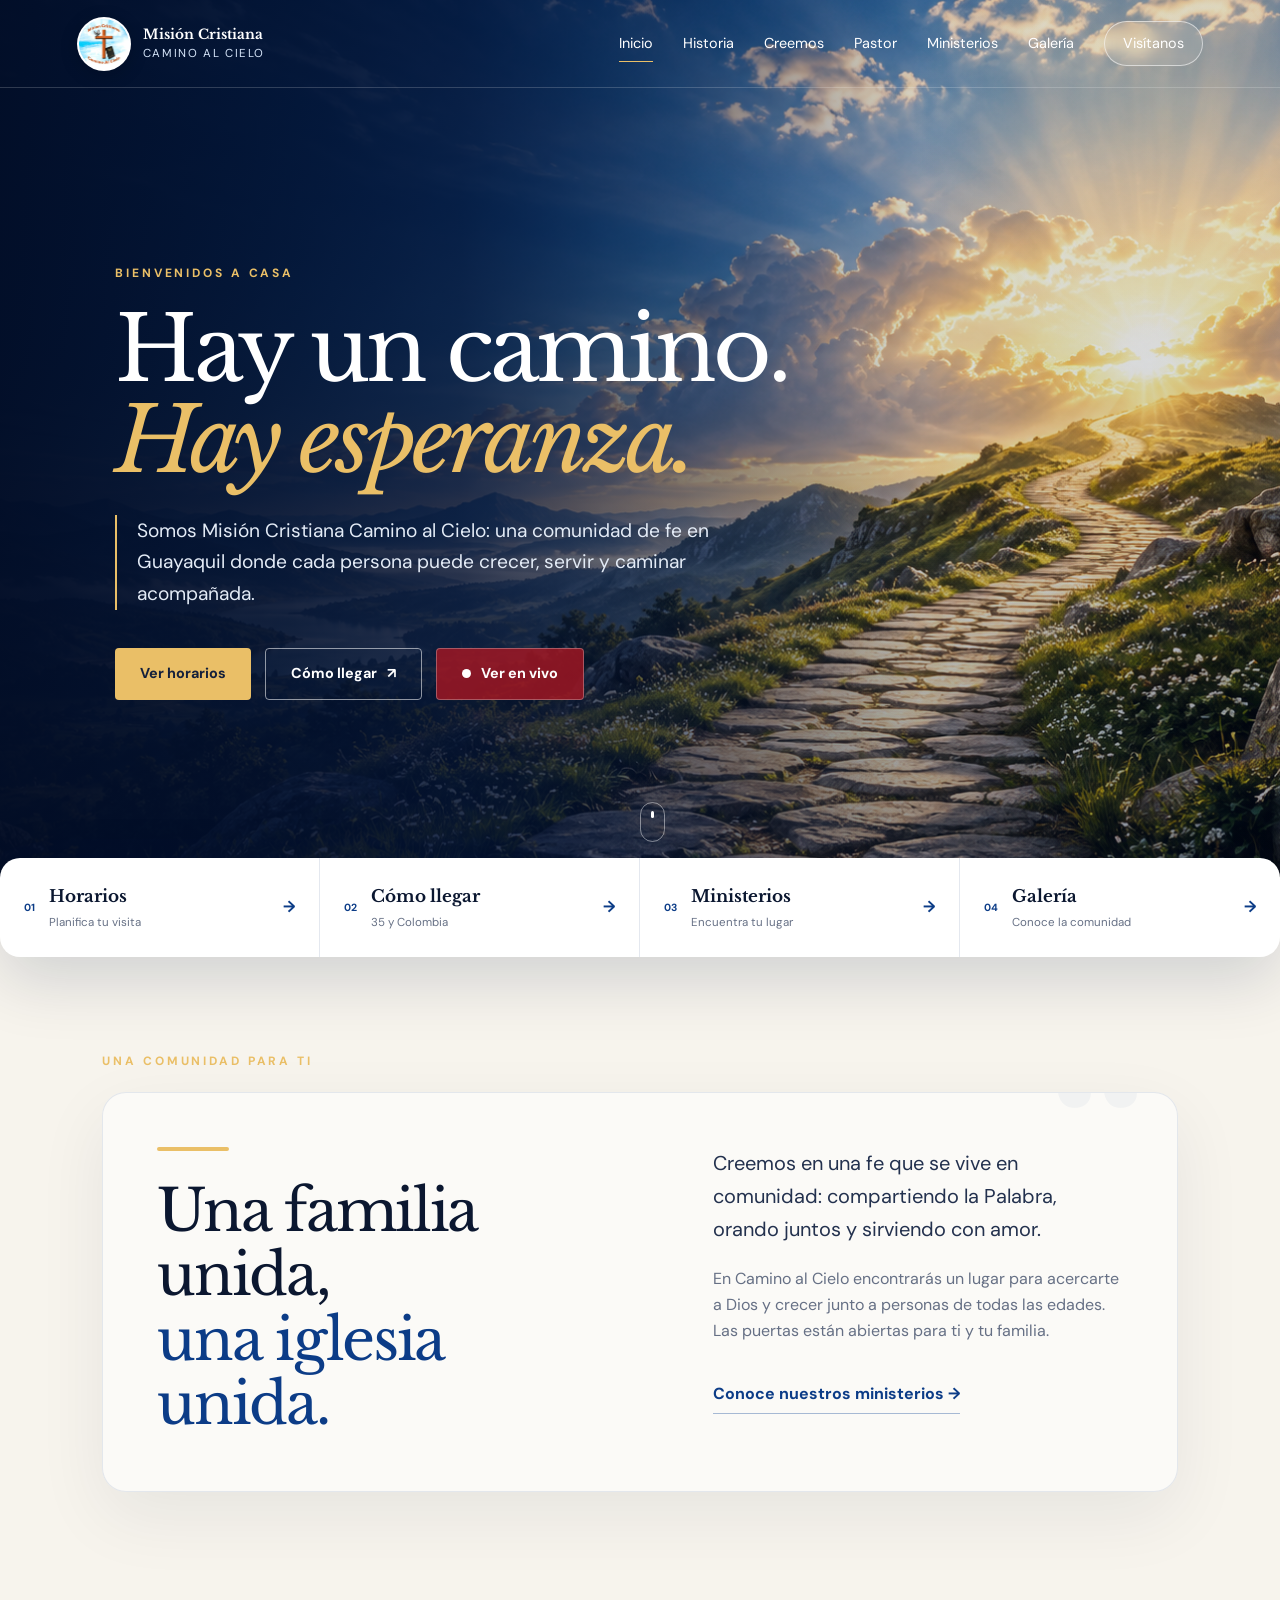
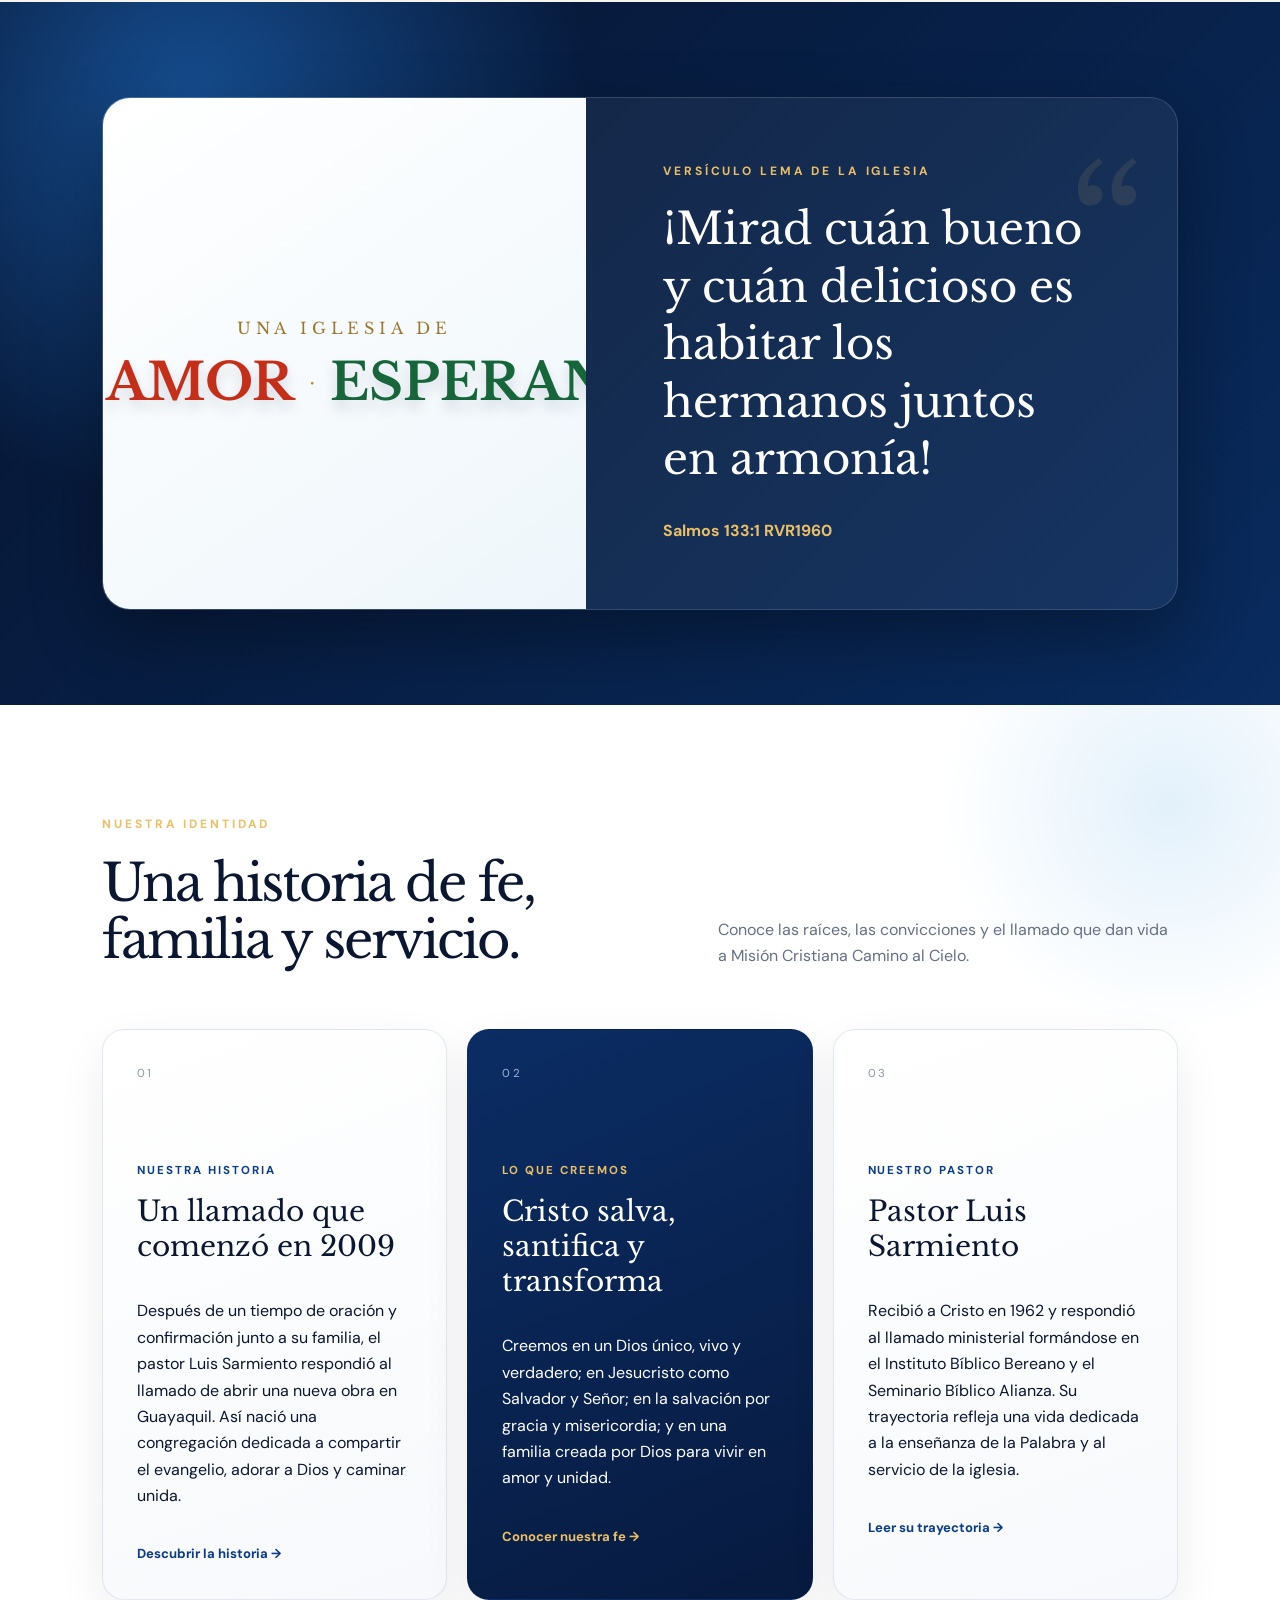
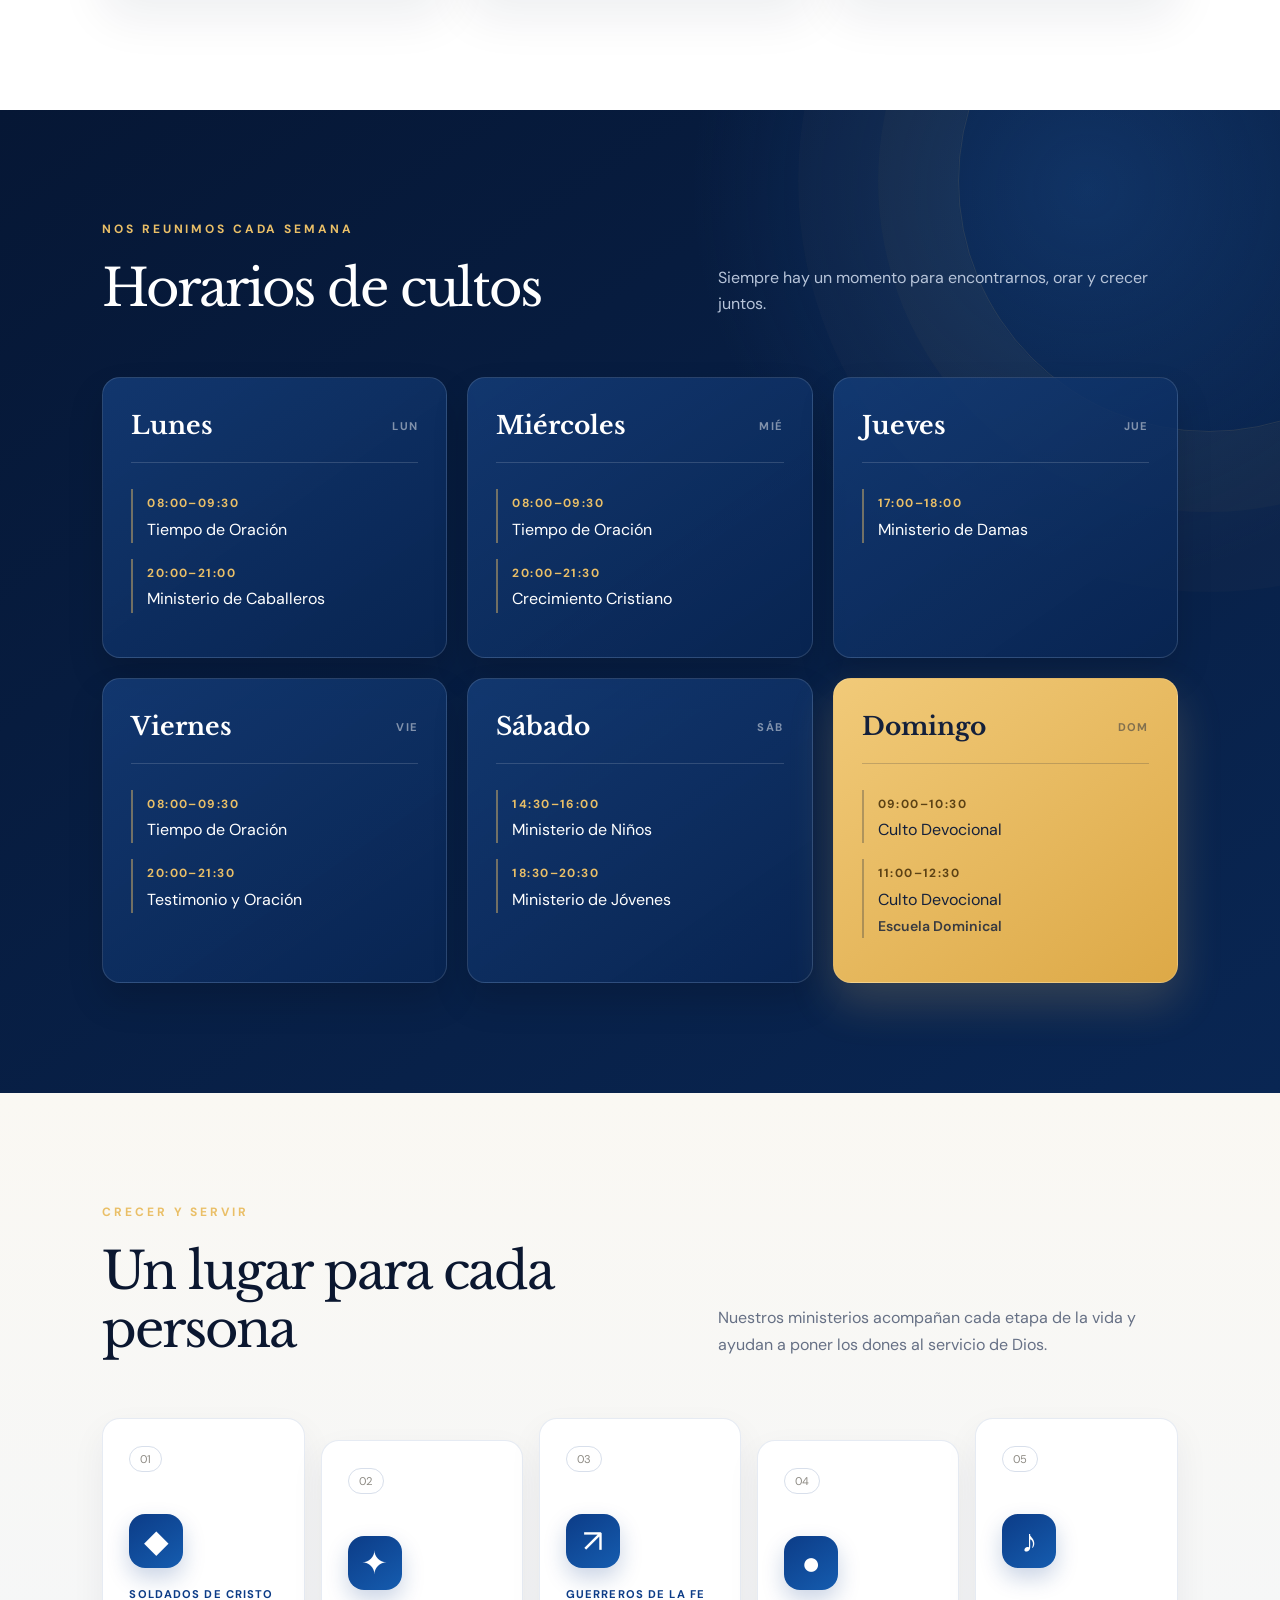
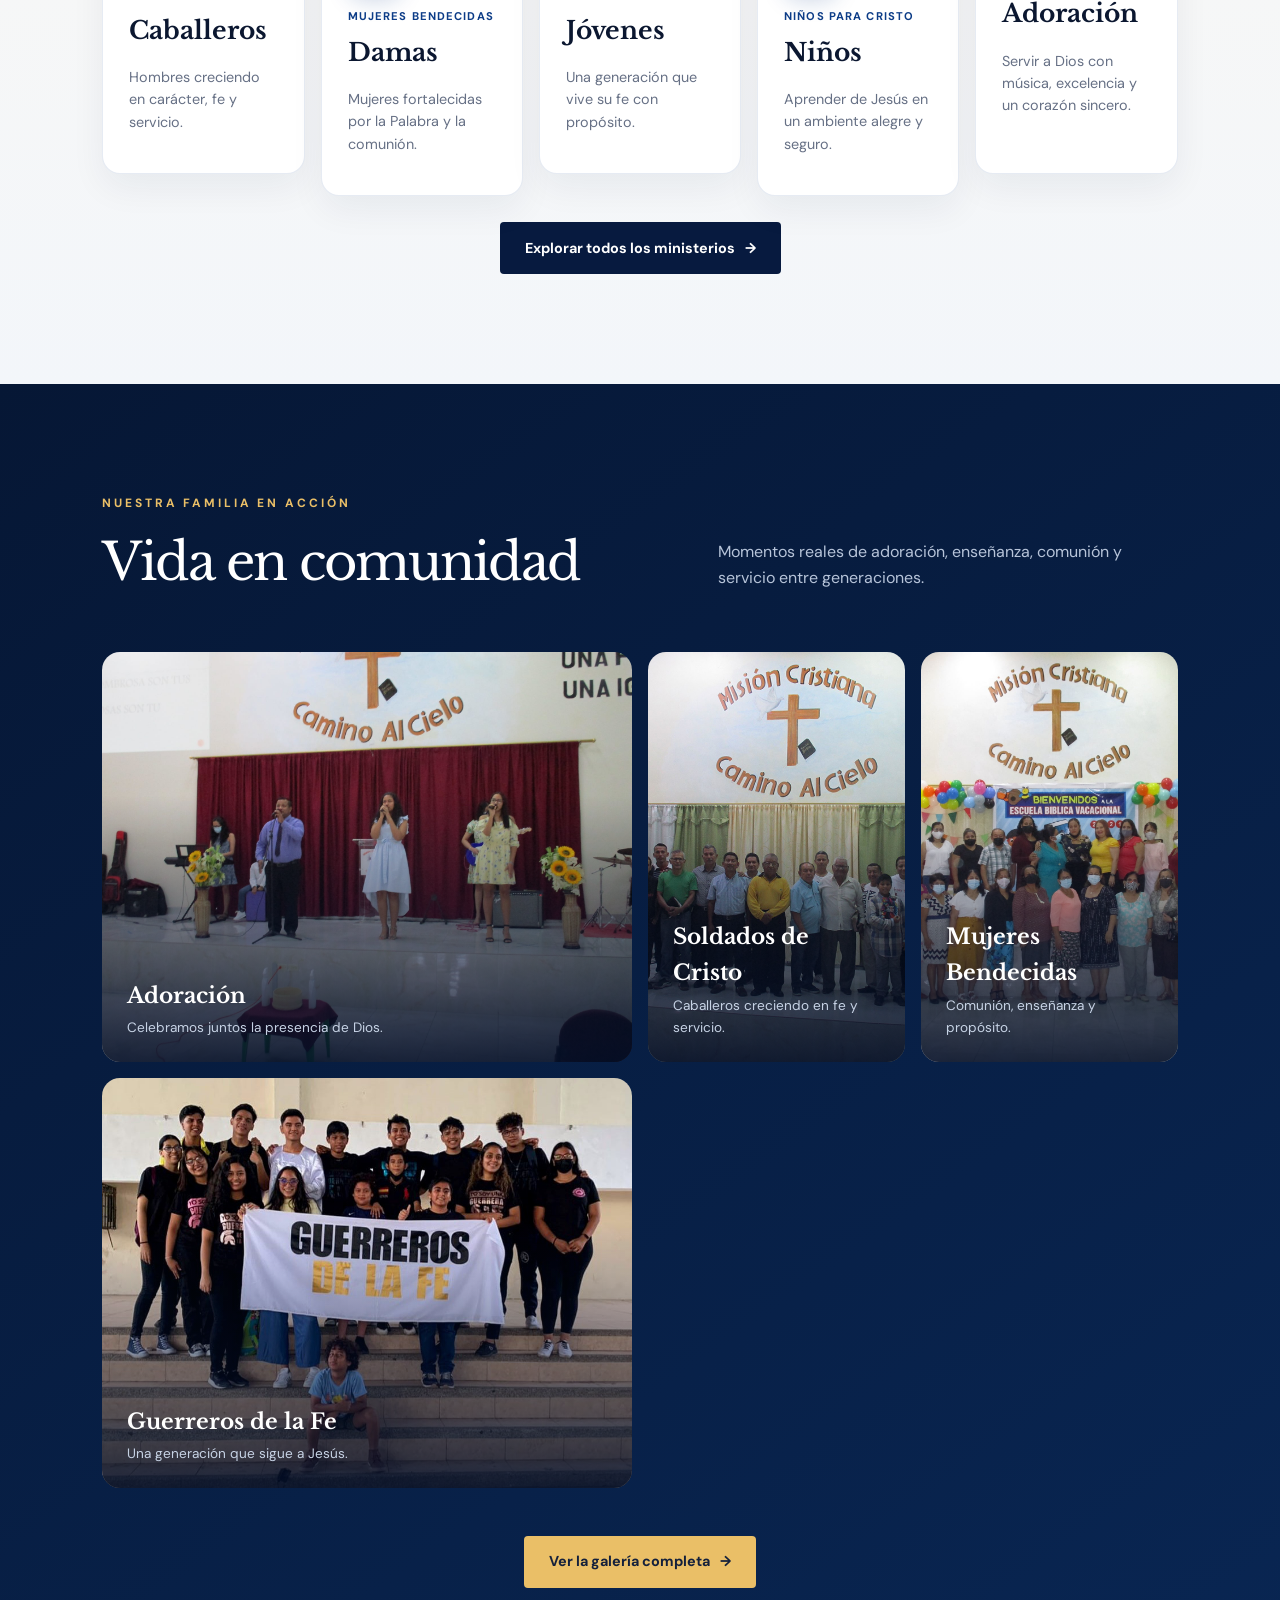
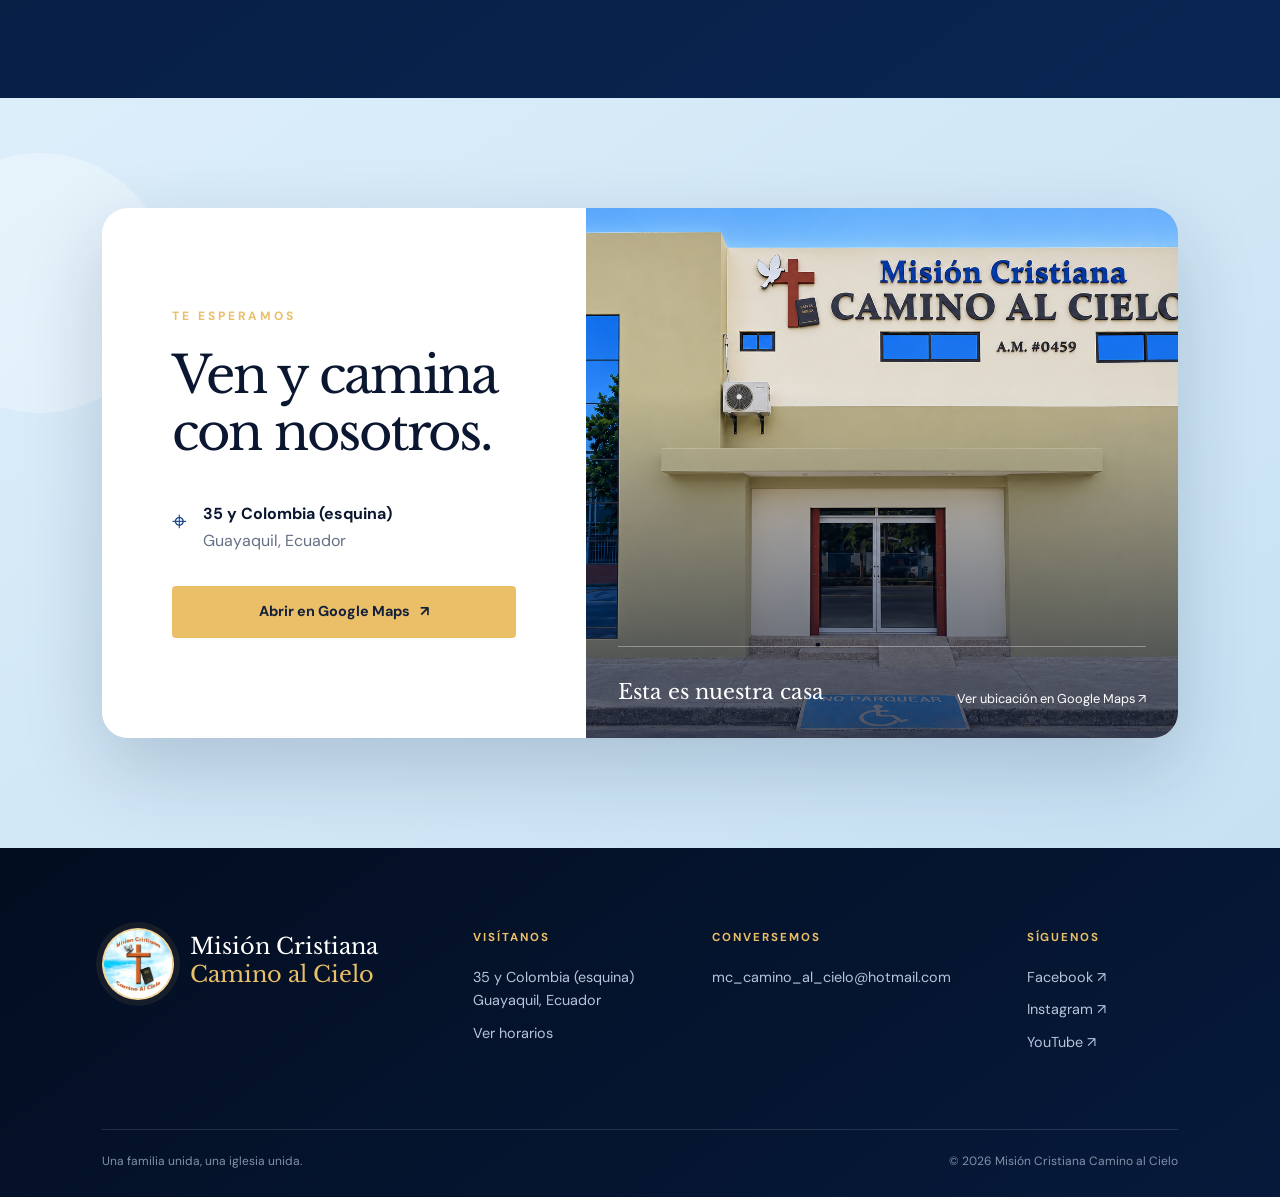
==== index.html @ 8becbd4c "Forzar actualización de estilos y scripts" ====
<!doctype html>
<html lang="es">
<head>
  <meta charset="utf-8">
  <meta name="viewport" content="width=device-width, initial-scale=1">
  <meta name="theme-color" content="#071a3f">
  <meta name="description" content="Misión Cristiana Camino al Cielo en Guayaquil. Conoce nuestros horarios de cultos, ministerios y ubicación.">
  <title>Misión Cristiana Camino al Cielo</title>
  <link rel="preconnect" href="https://fonts.googleapis.com">
  <link rel="preconnect" href="https://fonts.gstatic.com" crossorigin>
  <link href="https://fonts.googleapis.com/css2?family=DM+Sans:wght@400;500;600;700&family=Libre+Baskerville:wght@400;700&display=swap" rel="stylesheet">
  <link rel="icon" type="image/svg+xml" href="data:image/svg+xml,%3Csvg xmlns='http://www.w3.org/2000/svg' viewBox='0 0 64 64'%3E%3Crect width='64' height='64' rx='14' fill='%23071a3f'/%3E%3Cpath d='M32 10v40M20 22h24' stroke='%23eabf67' stroke-width='6' stroke-linecap='round'/%3E%3C/svg%3E">
  <link rel="stylesheet" href="styles.css?v=20260929-2">
</head>
<body>
  <header class="site-header" id="inicio">
    <a class="brand" href="#inicio" aria-label="Ir al inicio">
      <img class="official-logo" src="logo-camino-al-cielo.png" alt="Logo de Misión Cristiana Camino al Cielo">
      <span><strong>Misión Cristiana</strong><small>Camino al Cielo</small></span>
    </a>
    <button class="menu-toggle" type="button" aria-expanded="false" aria-controls="main-nav"><span></span><span></span><span></span><span class="sr-only">Abrir menú</span></button>
    <nav id="main-nav" aria-label="Navegación principal">
      <a class="active" href="index.html">Inicio</a><a href="historia.html">Historia</a><a href="creemos.html">Creemos</a><a href="pastor.html">Pastor</a><a href="ministerios.html">Ministerios</a><a href="galeria.html">Galería</a>
      <a class="nav-cta" href="#ubicacion">Visítanos</a>
    </nav>
  </header>

  <main>
    <section class="hero" aria-labelledby="hero-title">
      <img src="camino-al-cielo-hero.png" alt="Sendero iluminado que asciende hacia un cielo radiante entre montañas">
      <div class="hero-shade"></div>
      <div class="hero-light" aria-hidden="true"></div>
      <div class="hero-content">
        <p class="eyebrow">Bienvenidos a casa</p>
        <h1 id="hero-title">Hay un camino.<br><em>Hay esperanza.</em></h1>
        <p class="hero-copy">Somos Misión Cristiana Camino al Cielo: una comunidad de fe en Guayaquil donde cada persona puede crecer, servir y caminar acompañada.</p>
        <div class="hero-actions">
          <a class="button primary" href="#horarios">Ver horarios</a>
          <a class="button ghost" href="https://maps.app.goo.gl/MqLcbDUxTGVeMiTD8" target="_blank" rel="noopener">Cómo llegar <span aria-hidden="true">↗</span></a>
          <a class="button live" href="https://www.facebook.com/misioncristianacaminoalcielo" target="_blank" rel="noopener"><span class="live-dot" aria-hidden="true"></span> Ver en vivo</a>
        </div>
      </div>
      <a class="scroll-cue" href="#nosotros" aria-label="Continuar hacia la siguiente sección"><span></span></a>
    </section>

    <nav class="quick-paths" aria-label="Accesos rápidos">
      <a href="#horarios"><span>01</span><div><strong>Horarios</strong><small>Planifica tu visita</small></div><b aria-hidden="true">→</b></a>
      <a href="#ubicacion"><span>02</span><div><strong>Cómo llegar</strong><small>35 y Colombia</small></div><b aria-hidden="true">→</b></a>
      <a href="ministerios.html"><span>03</span><div><strong>Ministerios</strong><small>Encuentra tu lugar</small></div><b aria-hidden="true">→</b></a>
      <a href="galeria.html"><span>04</span><div><strong>Galería</strong><small>Conoce la comunidad</small></div><b aria-hidden="true">→</b></a>
    </nav>

    <section class="welcome section" id="nosotros">
      <div class="section-kicker">Una comunidad para ti</div>
      <div class="welcome-grid">
        <h2>Una familia unida,<br><span>una iglesia unida.</span></h2>
        <div>
          <p class="lead">Creemos en una fe que se vive en comunidad: compartiendo la Palabra, orando juntos y sirviendo con amor.</p>
          <p>En Camino al Cielo encontrarás un lugar para acercarte a Dios y crecer junto a personas de todas las edades. Las puertas están abiertas para ti y tu familia.</p>
          <a class="text-link" href="#ministerios">Conoce nuestros ministerios <span aria-hidden="true">→</span></a>
        </div>
      </div>
    </section>

    <section class="church-verse" id="lema" aria-labelledby="lema-title">
      <div class="verse-glow" aria-hidden="true"></div>
      <div class="verse-inner reveal">
        <div class="verse-emblem">
          <p>Una iglesia de</p>
          <div class="emblem-words" aria-label="Fe, amor y esperanza">
            <strong>FE</strong><i>•</i><strong>AMOR</strong><i>•</i><strong>ESPERANZA</strong>
          </div>
        </div>
        <figure class="verse-quote">
          <span class="verse-mark" aria-hidden="true">“</span>
          <figcaption class="section-kicker">Versículo lema de la iglesia</figcaption>
          <blockquote id="lema-title">¡Mirad cuán bueno y cuán delicioso es habitar los hermanos juntos en armonía!</blockquote>
          <cite>Salmos 133:1 <span>RVR1960</span></cite>
        </figure>
      </div>
</section>

<section class="identity section" id="identidad">
      <div class="section-heading">
        <div><p class="section-kicker">Nuestra identidad</p><h2>Una historia de fe,<br>familia y servicio.</h2></div>
        <p>Conoce las raíces, las convicciones y el llamado que dan vida a Misión Cristiana Camino al Cielo.</p>
      </div>
      <div class="identity-grid">
        <a class="identity-card history-card" href="historia.html">
          <span class="card-number">01</span>
          <p class="card-label">Nuestra historia</p>
          <h3>Un llamado que comenzó en 2009</h3>
          <p>Después de un tiempo de oración y confirmación junto a su familia, el pastor Luis Sarmiento respondió al llamado de abrir una nueva obra en Guayaquil. Así nació una congregación dedicada a compartir el evangelio, adorar a Dios y caminar unida.</p><span class="card-link">Descubrir la historia →</span>
        </a>
        <a class="identity-card belief-card" href="creemos.html">
          <span class="card-number">02</span>
          <p class="card-label">Lo que creemos</p>
          <h3>Cristo salva, santifica y transforma</h3>
          <p>Creemos en un Dios único, vivo y verdadero; en Jesucristo como Salvador y Señor; en la salvación por gracia y misericordia; y en una familia creada por Dios para vivir en amor y unidad.</p><span class="card-link">Conocer nuestra fe →</span>
        </a>
        <a class="identity-card pastor-card" href="pastor.html">
          <span class="card-number">03</span>
          <p class="card-label">Nuestro pastor</p>
          <h3>Pastor Luis Sarmiento</h3>
          <p>Recibió a Cristo en 1962 y respondió al llamado ministerial formándose en el Instituto Bíblico Bereano y el Seminario Bíblico Alianza. Su trayectoria refleja una vida dedicada a la enseñanza de la Palabra y al servicio de la iglesia.</p><span class="card-link">Leer su trayectoria →</span>
        </a>
      </div>
    </section>

    <section class="schedule section" id="horarios">
      <div class="section-heading light">
        <div><p class="section-kicker">Nos reunimos cada semana</p><h2>Horarios de cultos</h2></div>
        <p>Siempre hay un momento para encontrarnos, orar y crecer juntos.</p>
      </div>
      <div class="schedule-grid">
        <article><h3>Lunes</h3><div class="event"><span>08:00–09:30</span><p>Tiempo de Oración</p></div><div class="event"><span>20:00–21:00</span><p>Ministerio de Caballeros</p></div></article>
        <article><h3>Miércoles</h3><div class="event"><span>08:00–09:30</span><p>Tiempo de Oración</p></div><div class="event"><span>20:00–21:30</span><p>Crecimiento Cristiano</p></div></article>
        <article><h3>Jueves</h3><div class="event"><span>17:00–18:00</span><p>Ministerio de Damas</p></div></article>
        <article><h3>Viernes</h3><div class="event"><span>08:00–09:30</span><p>Tiempo de Oración</p></div><div class="event"><span>20:00–21:30</span><p>Testimonio y Oración</p></div></article>
        <article><h3>Sábado</h3><div class="event"><span>14:30–16:00</span><p>Ministerio de Niños</p></div><div class="event"><span>18:30–20:30</span><p>Ministerio de Jóvenes</p></div></article>
        <article class="featured"><h3>Domingo</h3><div class="event"><span>09:00–10:30</span><p>Culto Devocional</p></div><div class="event"><span>11:00–12:30</span><p>Culto Devocional<br><strong class="event-secondary">Escuela Dominical</strong></p></div></article>
      </div>
    </section>

    <section class="ministries section" id="ministerios">
      <div class="section-heading">
        <div><p class="section-kicker">Crecer y servir</p><h2>Un lugar para cada persona</h2></div>
        <p>Nuestros ministerios acompañan cada etapa de la vida y ayudan a poner los dones al servicio de Dios.</p>
      </div>
      <div class="ministry-list">
        <article><span>01</span><div class="ministry-icon">◆</div><p class="ministry-name">Soldados de Cristo</p><h3>Caballeros</h3><p>Hombres creciendo en carácter, fe y servicio.</p></article>
        <article><span>02</span><div class="ministry-icon">✦</div><p class="ministry-name">Mujeres Bendecidas</p><h3>Damas</h3><p>Mujeres fortalecidas por la Palabra y la comunión.</p></article>
        <article><span>03</span><div class="ministry-icon">↗</div><p class="ministry-name">Guerreros de la Fe</p><h3>Jóvenes</h3><p>Una generación que vive su fe con propósito.</p></article>
        <article><span>04</span><div class="ministry-icon">●</div><p class="ministry-name">Niños para Cristo</p><h3>Niños</h3><p>Aprender de Jesús en un ambiente alegre y seguro.</p></article>
        <article><span>05</span><div class="ministry-icon">♪</div><h3>Adoración</h3><p>Servir a Dios con música, excelencia y un corazón sincero.</p></article>
      </div>
      <div class="section-action"><a class="button dark" href="ministerios.html">Explorar todos los ministerios <span aria-hidden="true">→</span></a></div>
    </section>

    <section class="gallery section" id="galeria">
      <div class="section-heading light">
        <div><p class="section-kicker">Nuestra familia en acción</p><h2>Vida en comunidad</h2></div>
        <p>Momentos reales de adoración, enseñanza, comunión y servicio entre generaciones.</p>
      </div>
      <div class="gallery-grid">
        <figure class="gallery-wide"><img src="ministerio-adoracion.jpg" alt="Culto de adoración de Misión Cristiana Camino al Cielo"><figcaption><strong>Adoración</strong><span>Celebramos juntos la presencia de Dios.</span></figcaption></figure>
        <figure><img src="ministerio-caballeros.jpg" alt="Reunión del ministerio de caballeros"><figcaption><strong>Soldados de Cristo</strong><span>Caballeros creciendo en fe y servicio.</span></figcaption></figure>
        <figure><img src="ministerio-damas.jpg" alt="Reunión del ministerio de damas"><figcaption><strong>Mujeres Bendecidas</strong><span>Comunión, enseñanza y propósito.</span></figcaption></figure>
        <figure class="gallery-wide"><img src="ministerio-jovenes.jpg" alt="Reunión del ministerio de jóvenes"><figcaption><strong>Guerreros de la Fe</strong><span>Una generación que sigue a Jesús.</span></figcaption></figure>
      </div>
      <div class="section-action"><a class="button primary" href="galeria.html">Ver la galería completa <span aria-hidden="true">→</span></a></div>
    </section>

    <section class="location section" id="ubicacion">
      <div class="location-card">
        <div class="location-copy">
          <p class="section-kicker">Te esperamos</p>
          <h2>Ven y camina<br>con nosotros.</h2>
          <div class="address"><span aria-hidden="true">⌖</span><div><strong>35 y Colombia (esquina)</strong><p>Guayaquil, Ecuador</p></div></div>
          <a class="button primary" href="https://maps.app.goo.gl/MqLcbDUxTGVeMiTD8" target="_blank" rel="noopener">Abrir en Google Maps <span aria-hidden="true">↗</span></a>
        </div>
        <a class="church-photo" href="https://maps.app.goo.gl/MqLcbDUxTGVeMiTD8" target="_blank" rel="noopener" aria-label="Ver la ubicación de la iglesia en Google Maps">
          <img src="fachada-iglesia.png" alt="Fachada de Misión Cristiana Camino al Cielo">
          <span class="photo-caption"><strong>Esta es nuestra casa</strong><small>Ver ubicación en Google Maps ↗</small></span>
        </a>
      </div>
    </section>
  </main>

  <footer>
    <div class="footer-main">
      <div class="footer-brand"><img class="official-logo footer-logo" src="logo-camino-al-cielo.png" alt="Logo de Misión Cristiana Camino al Cielo"><h2>Misión Cristiana<br><em>Camino al Cielo</em></h2></div>
      <div><h3>Visítanos</h3><p>35 y Colombia (esquina)<br>Guayaquil, Ecuador</p><a href="#horarios">Ver horarios</a></div>
      <div><h3>Conversemos</h3><a href="mailto:mc_camino_al_cielo@hotmail.com">mc_camino_al_cielo@hotmail.com</a></div>
      <div><h3>Síguenos</h3><a href="https://www.facebook.com/misioncristianacaminoalcielo" target="_blank" rel="noopener">Facebook ↗</a><a href="https://www.instagram.com/mc.camino.al.cielo/" target="_blank" rel="noopener">Instagram ↗</a><a href="https://www.youtube.com/@MCCaminoAlCielo" target="_blank" rel="noopener">YouTube ↗</a></div>
    </div>
    <div class="footer-bottom"><p>Una familia unida, una iglesia unida.</p><p>© <span id="year"></span> Misión Cristiana Camino al Cielo</p></div>
  </footer>
  <script src="script.js?v=20260929-2"></script>
</body>
</html>
---- styles.css ----
:root{--navy:#071a3f;--blue:#0c3c87;--sky:#d9ecfa;--gold:#eabf67;--cream:#f7f4ed;--white:#fff;--ink:#0b1730;--muted:#667085;--serif:"Libre Baskerville",Georgia,serif;--sans:"DM Sans",Arial,sans-serif}*{box-sizing:border-box}html{scroll-behavior:smooth}body{margin:0;color:var(--ink);background:var(--cream);font-family:var(--sans);font-size:16px;line-height:1.65}a{color:inherit;text-decoration:none}img{display:block;max-width:100%}.sr-only{position:absolute;width:1px;height:1px;overflow:hidden;clip:rect(0,0,0,0)}.site-header{height:88px;padding:0 clamp(24px,6vw,96px);display:flex;align-items:center;justify-content:space-between;position:absolute;z-index:10;width:100%;color:#fff;border-bottom:1px solid rgba(255,255,255,.18)}.brand{display:flex;align-items:center;gap:12px;line-height:1.15}.brand strong,.brand small{display:block}.brand strong{font-family:var(--serif);font-size:.85rem}.brand small{font-size:.72rem;letter-spacing:.14em;text-transform:uppercase;margin-top:4px;color:#d7e6fa}.brand-mark{display:grid;place-items:center;width:44px;height:44px;border:1px solid rgba(234,191,103,.65);border-radius:50%;position:relative}.brand-mark:before,.brand-mark:after{content:"";position:absolute;background:var(--gold);border-radius:2px}.brand-mark:before{width:4px;height:25px}.brand-mark:after{height:4px;width:17px;top:14px}.brand-mark span{width:34px;height:34px;border:1px solid rgba(255,255,255,.3);border-radius:50%}.site-header nav{display:flex;align-items:center;gap:30px;font-size:.9rem}.site-header nav>a:not(.nav-cta){position:relative}.site-header nav>a:not(.nav-cta):after{content:"";position:absolute;height:1px;background:var(--gold);left:0;right:100%;bottom:-7px;transition:.25s}.site-header nav>a:hover:after{right:0}.nav-cta{border:1px solid rgba(255,255,255,.55);padding:10px 18px;border-radius:30px}.menu-toggle{display:none;background:transparent;border:0;padding:8px}.menu-toggle>span:not(.sr-only){display:block;width:26px;height:2px;background:#fff;margin:5px}.hero{height:min(900px,100vh);min-height:700px;position:relative;color:#fff;display:flex;align-items:center;overflow:hidden}.hero>img{position:absolute;inset:0;width:100%;height:100%;object-fit:cover}.hero-shade{position:absolute;inset:0;background:linear-gradient(90deg,rgba(2,13,38,.96) 0%,rgba(3,19,52,.8) 36%,rgba(3,18,48,.15) 72%),linear-gradient(0deg,rgba(3,15,38,.35),transparent 50%)}.hero-content{position:relative;width:min(720px,80%);margin-left:clamp(24px,9vw,150px);padding-top:64px}.eyebrow,.section-kicker{text-transform:uppercase;letter-spacing:.24em;font-weight:700;font-size:.75rem;color:var(--gold);margin:0 0 20px}.hero h1{font-family:var(--serif);font-size:clamp(3.5rem,7vw,7rem);line-height:1.02;letter-spacing:-.045em;margin:0 0 28px;font-weight:400}.hero h1 em{font-weight:400;color:var(--gold)}.hero-copy{font-size:clamp(1.05rem,1.5vw,1.25rem);max-width:640px;color:#e3ebf6;margin:0 0 38px}.hero-actions{display:flex;gap:14px;flex-wrap:wrap}.button{display:inline-flex;align-items:center;justify-content:center;gap:10px;min-height:52px;padding:0 25px;border-radius:4px;font-weight:700;font-size:.9rem;transition:transform .2s,background .2s}.button:hover{transform:translateY(-2px)}.button.primary{background:var(--gold);color:#14203b}.button.ghost{border:1px solid rgba(255,255,255,.55);color:#fff}.button.ghost:hover{background:rgba(255,255,255,.1)}.scroll-cue{position:absolute;bottom:30px;left:50%;width:25px;height:40px;border:1px solid rgba(255,255,255,.45);border-radius:20px}.scroll-cue span{display:block;width:3px;height:7px;background:#fff;border-radius:2px;margin:8px auto;animation:scroll 2s infinite}@keyframes scroll{0%{transform:translateY(0);opacity:1}70%{transform:translateY(14px);opacity:0}100%{transform:translateY(0);opacity:0}}.section{padding:110px clamp(24px,8vw,130px)}.welcome{background:var(--cream)}.welcome-grid{display:grid;grid-template-columns:1.05fr .95fr;gap:8vw;align-items:start}.welcome h2,.section-heading h2,.location h2{font-family:var(--serif);font-size:clamp(2.5rem,4.5vw,5rem);line-height:1.12;letter-spacing:-.04em;margin:0;font-weight:400}.welcome h2 span{color:var(--blue)}.lead{font-size:1.25rem;color:#23314e;margin-top:0}.welcome-grid p:not(.lead){color:var(--muted)}.text-link{display:inline-block;color:var(--blue);font-weight:700;margin-top:20px;border-bottom:1px solid #a6b9d4;padding-bottom:6px}.schedule{background:var(--navy);color:#fff;position:relative;overflow:hidden}.schedule:before{content:"";position:absolute;width:500px;height:500px;border:1px solid rgba(234,191,103,.12);border-radius:50%;right:-180px;top:-180px;box-shadow:0 0 0 80px rgba(234,191,103,.025),0 0 0 160px rgba(234,191,103,.02)}.section-heading{display:flex;justify-content:space-between;gap:50px;align-items:end;margin-bottom:60px;position:relative}.section-heading>p{max-width:460px;color:var(--muted);margin:0}.section-heading.light>p{color:#b7c4d9}.section-heading h2{font-size:clamp(2.4rem,4vw,4.5rem)}.schedule-grid{display:grid;grid-template-columns:repeat(3,1fr);gap:16px;position:relative}.schedule article{background:#0c2859;border:1px solid rgba(255,255,255,.1);padding:28px;min-height:220px;transition:transform .25s,border-color .25s}.schedule article:hover{transform:translateY(-4px);border-color:rgba(234,191,103,.6)}.schedule article.featured{background:var(--gold);color:#14203b}.schedule h3{font-family:var(--serif);font-size:1.55rem;margin:0 0 26px;padding-bottom:15px;border-bottom:1px solid rgba(255,255,255,.15)}.schedule .featured h3{border-color:rgba(20,32,59,.2)}.event{margin:16px 0}.event span{font-size:.74rem;letter-spacing:.12em;font-weight:700;color:var(--gold)}.featured .event span{color:#5c4215}.event p{margin:1px 0;font-size:1rem}.ministries{background:#f9f7f1}.ministry-list{display:grid;grid-template-columns:repeat(5,1fr);border-top:1px solid #d7d2c7;border-bottom:1px solid #d7d2c7}.ministry-list article{padding:28px 22px 34px;border-right:1px solid #d7d2c7;min-height:310px;position:relative}.ministry-list article:last-child{border:0}.ministry-list article>span{font-size:.7rem;color:#8d8a83}.ministry-icon{font-size:2rem;color:var(--blue);margin:45px 0 30px}.ministry-list h3{font-family:var(--serif);font-size:1.4rem;margin:0 0 10px}.ministry-list p{font-size:.9rem;color:var(--muted);line-height:1.55}.location{background:var(--sky)}.location-card{display:grid;grid-template-columns:.9fr 1.1fr;background:#fff;min-height:530px;box-shadow:0 25px 70px rgba(7,26,63,.12)}.location-copy{padding:70px}.location h2{font-size:clamp(2.5rem,4vw,4.4rem)}.address{display:flex;gap:16px;margin:40px 0 32px}.address>span{font-size:1.6rem;color:var(--blue)}.address p{margin:0;color:var(--muted)}.location .button{color:#14203b}.map-panel{position:relative;overflow:hidden;background:#d4e4ef;background-image:linear-gradient(28deg,transparent 48%,rgba(255,255,255,.75) 49%,rgba(255,255,255,.75) 52%,transparent 53%),linear-gradient(102deg,transparent 43%,rgba(255,255,255,.75) 44%,rgba(255,255,255,.75) 47%,transparent 48%),linear-gradient(168deg,transparent 50%,rgba(255,255,255,.65) 51%,rgba(255,255,255,.65) 54%,transparent 55%);background-size:180px 160px,230px 210px,280px 220px}.map-panel:after{content:"";position:absolute;inset:0;background:radial-gradient(circle at 55% 48%,transparent 0 90px,rgba(7,26,63,.05) 91px)}.pin{position:absolute;z-index:2;left:52%;top:42%;transform:translate(-50%,-50%);width:76px;height:76px;border-radius:50% 50% 50% 0;background:var(--navy);rotate:-45deg;display:grid;place-items:center;box-shadow:0 12px 25px rgba(7,26,63,.28)}.pin .brand-mark{rotate:45deg}.brand-mark.small{width:46px;height:46px}.map-label{position:absolute;z-index:2;left:52%;top:60%;transform:translateX(-50%);background:#fff;padding:7px 14px;border-radius:3px;font-weight:700;font-size:.8rem;box-shadow:0 7px 20px rgba(7,26,63,.15)}footer{background:#04112b;color:#fff;padding:80px clamp(24px,8vw,130px) 25px}.footer-main{display:grid;grid-template-columns:1.7fr 1fr 1.4fr .8fr;gap:50px;padding-bottom:65px}.footer-brand{display:flex;gap:16px;align-items:flex-start}.footer-brand h2{font-family:var(--serif);font-weight:400;line-height:1.25;margin:4px 0;font-size:1.4rem}.footer-brand em{color:var(--gold);font-style:normal}.footer-main h3{text-transform:uppercase;color:var(--gold);font-size:.72rem;letter-spacing:.17em;margin:0 0 19px}.footer-main p,.footer-main a{display:block;color:#b7c4d9;font-size:.9rem;margin:0 0 9px}.footer-main a:hover{color:#fff}.footer-bottom{border-top:1px solid rgba(255,255,255,.12);padding-top:22px;display:flex;justify-content:space-between;color:#8391a8;font-size:.75rem}.footer-bottom p{margin:0}@media(max-width:1000px){.site-header nav{gap:15px}.welcome-grid{grid-template-columns:1fr;gap:35px}.schedule-grid{grid-template-columns:repeat(2,1fr)}.ministry-list{grid-template-columns:repeat(2,1fr)}.ministry-list article{border-bottom:1px solid #d7d2c7}.location-card{grid-template-columns:1fr}.map-panel{min-height:380px}.footer-main{grid-template-columns:repeat(2,1fr)}}@media(max-width:760px){.site-header{height:74px;padding:0 20px}.menu-toggle{display:block;position:relative;z-index:3}.site-header nav{display:none;position:absolute;inset:0 0 auto;background:var(--navy);padding:100px 24px 30px;flex-direction:column;align-items:stretch;gap:5px;box-shadow:0 15px 30px rgba(0,0,0,.25)}.site-header nav.open{display:flex}.site-header nav a{padding:10px}.nav-cta{text-align:center;margin-top:10px}.hero{min-height:720px}.hero-content{margin:0;padding:70px 22px 0;width:100%}.hero h1{font-size:clamp(3rem,15vw,4.8rem)}.hero-shade{background:linear-gradient(90deg,rgba(2,13,38,.92),rgba(3,19,52,.3)),linear-gradient(0deg,rgba(3,15,38,.45),transparent)}.section{padding:80px 22px}.section-heading{display:block;margin-bottom:40px}.section-heading>p{margin-top:20px}.schedule-grid{grid-template-columns:1fr}.schedule article{min-height:auto}.ministry-list{grid-template-columns:1fr}.ministry-list article{min-height:auto;border-right:0}.ministry-icon{margin:25px 0 18px}.location{padding-left:15px;padding-right:15px}.location-copy{padding:45px 28px}.footer-main{grid-template-columns:1fr}.footer-bottom{display:block}.footer-bottom p+ p{margin-top:8px}}@media(prefers-reduced-motion:reduce){html{scroll-behavior:auto}.scroll-cue span{animation:none}.button,.schedule article{transition:none}}
/* Fotografía real de la iglesia */
.hero-light{position:absolute;width:42vw;height:42vw;min-width:420px;min-height:420px;right:-12vw;top:-12vw;border-radius:50%;background:radial-gradient(circle,rgba(255,222,151,.24),rgba(255,222,151,0) 68%);animation:breathe 7s ease-in-out infinite;pointer-events:none}.hero-content>*{opacity:0;transform:translateY(22px);animation:heroIn .8s cubic-bezier(.2,.7,.2,1) forwards}.hero-content .eyebrow{animation-delay:.15s}.hero-content h1{animation-delay:.3s}.hero-content .hero-copy{animation-delay:.46s}.hero-content .hero-actions{animation-delay:.62s}@keyframes heroIn{to{opacity:1;transform:none}}@keyframes breathe{50%{transform:scale(1.12);opacity:.7}}.reveal{opacity:0;transform:translateY(34px);transition:opacity .75s ease,transform .75s cubic-bezier(.2,.7,.2,1)}.reveal.visible{opacity:1;transform:none}.schedule-grid article,.ministry-list article{position:relative;overflow:hidden}.schedule-grid article:after,.ministry-list article:after{content:"";position:absolute;inset:0;background:linear-gradient(120deg,transparent 20%,rgba(255,255,255,.13),transparent 80%);transform:translateX(-120%);transition:transform .7s ease;pointer-events:none}.schedule-grid article:hover:after,.ministry-list article:hover:after{transform:translateX(120%)}.ministry-list article{transition:background .3s ease,transform .3s ease}.ministry-list article:hover{background:#fff;transform:translateY(-7px)}.text-link span,.button span{display:inline-block;transition:transform .25s ease}.text-link:hover span,.button:hover span{transform:translateX(4px)}
.official-logo{width:54px;height:54px;border-radius:50%;object-fit:cover;object-position:center;background:#fff;border:2px solid rgba(255,255,255,.8);box-shadow:0 4px 18px rgba(0,0,0,.18)}.footer-logo{width:72px;height:72px;border-color:rgba(234,191,103,.65)}
.church-photo{position:relative;overflow:hidden;display:block;min-height:530px;background:#bac9d8}.church-photo img{width:100%;height:100%;position:absolute;inset:0;object-fit:cover;object-position:center;transition:transform .5s ease}.church-photo:after{content:"";position:absolute;inset:50% 0 0;background:linear-gradient(transparent,rgba(4,17,43,.72))}.church-photo:hover img{transform:scale(1.025)}.photo-caption{position:absolute;z-index:2;left:32px;right:32px;bottom:28px;color:#fff;display:flex;justify-content:space-between;align-items:end;gap:20px}.photo-caption strong{font-family:var(--serif);font-size:1.3rem;font-weight:400}.photo-caption small{font-size:.8rem}@media(max-width:1000px){.church-photo{min-height:430px}}@media(max-width:760px){.church-photo{min-height:330px}.photo-caption{left:20px;right:20px;bottom:18px;display:block}.photo-caption small{display:block;margin-top:4px}}@media(prefers-reduced-motion:reduce){.church-photo img{transition:none}}
@media(prefers-reduced-motion:reduce){.hero-light,.hero-content>*{animation:none;opacity:1;transform:none}.reveal{opacity:1;transform:none;transition:none}.schedule-grid article:after,.ministry-list article:after{display:none}}

/* Rediseño visual 2.0 */
.site-header{position:fixed;top:0;transition:background .35s ease,box-shadow .35s ease,height .35s ease,backdrop-filter .35s ease}.site-header.scrolled{height:72px;background:rgba(4,17,43,.88);backdrop-filter:blur(18px);box-shadow:0 10px 30px rgba(0,0,0,.16);border-bottom-color:rgba(255,255,255,.1)}.site-header .official-logo{transition:width .35s ease,height .35s ease}.site-header.scrolled .official-logo{width:46px;height:46px}.nav-cta{background:rgba(255,255,255,.08);backdrop-filter:blur(8px)}
.hero{min-height:760px}.hero:after{content:"";position:absolute;left:0;right:0;bottom:-1px;height:70px;background:var(--cream);clip-path:polygon(0 78%,22% 95%,48% 72%,72% 92%,100% 66%,100% 100%,0 100%);z-index:2}.hero-content{z-index:3}.hero-copy{border-left:2px solid var(--gold);padding-left:20px}.scroll-cue{z-index:4;bottom:58px}
.welcome{padding-top:95px}.welcome-grid,.section-heading,.schedule-grid,.ministry-list,.location-card{max-width:1280px;margin-left:auto;margin-right:auto}.welcome-grid{padding:54px;border:1px solid rgba(12,60,135,.1);background:rgba(255,255,255,.54);box-shadow:0 24px 70px rgba(7,26,63,.07);border-radius:24px;position:relative;overflow:hidden}.welcome-grid:after{content:"“";position:absolute;right:25px;top:-55px;font-family:var(--serif);font-size:15rem;color:rgba(12,60,135,.045);line-height:1}.welcome h2{position:relative;z-index:1}.welcome h2:before{content:"";display:block;width:72px;height:4px;background:var(--gold);margin-bottom:28px;border-radius:4px}
.schedule{background:radial-gradient(circle at 85% 8%,rgba(31,86,157,.38),transparent 28%),linear-gradient(145deg,#061735,#092653)}.schedule-grid{gap:20px}.schedule article{border:1px solid rgba(255,255,255,.13);border-radius:18px;background:linear-gradient(145deg,rgba(20,61,121,.82),rgba(9,37,82,.9));box-shadow:0 18px 35px rgba(0,0,0,.15);min-height:230px}.schedule article.featured{background:linear-gradient(145deg,#f1ca79,#dda947);box-shadow:0 20px 45px rgba(234,191,103,.2)}.schedule h3{display:flex;align-items:center;justify-content:space-between}.schedule h3:after{font-family:var(--sans);font-size:.7rem;letter-spacing:.12em;opacity:.48}.schedule article:nth-child(1) h3:after{content:"LUN"}.schedule article:nth-child(2) h3:after{content:"MIÉ"}.schedule article:nth-child(3) h3:after{content:"JUE"}.schedule article:nth-child(4) h3:after{content:"VIE"}.schedule article:nth-child(5) h3:after{content:"SÁB"}.schedule article:nth-child(6) h3:after{content:"DOM"}.event{padding-left:14px;border-left:2px solid rgba(234,191,103,.45)}.featured .event{border-left-color:rgba(20,32,59,.28)}
.ministries{background:linear-gradient(180deg,#faf8f3,#f3f6fa)}.ministry-list{border:0;gap:16px}.ministry-list article{border:1px solid rgba(12,60,135,.1)!important;border-radius:18px;background:#fff;box-shadow:0 14px 35px rgba(7,26,63,.06);min-height:330px;padding:26px}.ministry-list article:nth-child(2),.ministry-list article:nth-child(4){transform:translateY(22px)}.ministry-list article:nth-child(2):hover,.ministry-list article:nth-child(4):hover{transform:translateY(15px)}.ministry-icon{width:54px;height:54px;display:grid;place-items:center;border-radius:16px;background:linear-gradient(145deg,var(--blue),#155caf);color:#fff;box-shadow:0 10px 22px rgba(12,60,135,.22);margin:42px 0 26px}.ministry-list h3{font-size:1.55rem}.ministry-list article>span{display:inline-flex;border:1px solid #d8dfeb;border-radius:20px;padding:3px 10px}
.location{background:linear-gradient(145deg,#dceefa,#c7e1f3);position:relative}.location:before{content:"";position:absolute;width:260px;height:260px;border-radius:50%;background:rgba(255,255,255,.3);left:-90px;top:55px}.location-card{border-radius:26px;overflow:hidden;box-shadow:0 30px 80px rgba(7,26,63,.18);position:relative}.location-copy{display:flex;flex-direction:column;justify-content:center}.church-photo:after{inset:35% 0 0}.photo-caption{padding-top:28px;border-top:1px solid rgba(255,255,255,.35)}
footer{background:linear-gradient(145deg,#030d20,#061a3b)}.footer-main{max-width:1280px;margin:auto}.footer-bottom{max-width:1280px;margin:auto}.footer-logo{box-shadow:0 0 0 6px rgba(234,191,103,.08)}
@media(max-width:1000px){.ministry-list article:nth-child(2),.ministry-list article:nth-child(4){transform:none}.ministry-list article:nth-child(2):hover,.ministry-list article:nth-child(4):hover{transform:translateY(-7px)}}
@media(max-width:760px){.site-header.scrolled{height:66px}.hero{min-height:760px}.hero:after{height:38px}.hero-copy{padding-left:15px}.welcome-grid{padding:30px 24px;border-radius:18px}.schedule-grid{gap:14px}.schedule article{border-radius:15px}.ministry-list{gap:14px}.ministry-list article{border-radius:15px}.location-card{border-radius:18px}.section{padding-top:78px;padding-bottom:78px}}

/* Nuestra identidad y transmisión en vivo */
.button.live{color:#fff;background:rgba(164,22,35,.82);border:1px solid rgba(255,255,255,.28);backdrop-filter:blur(10px)}.button.live:hover{background:#b51f30}.live-dot{width:9px;height:9px;border-radius:50%;background:#fff;box-shadow:0 0 0 0 rgba(255,255,255,.65);animation:livePulse 1.8s infinite}@keyframes livePulse{70%{box-shadow:0 0 0 9px rgba(255,255,255,0)}}
.identity{background:#fff;position:relative;overflow:hidden}.identity:before{content:"";position:absolute;width:460px;height:460px;border-radius:50%;background:radial-gradient(circle,rgba(217,236,250,.75),rgba(217,236,250,0) 70%);right:-120px;top:-130px}.identity-grid{max-width:1280px;margin:0 auto;display:grid;grid-template-columns:repeat(3,1fr);gap:20px;position:relative}.identity-card{min-height:430px;padding:34px;border:1px solid rgba(12,60,135,.11);border-radius:22px;background:linear-gradient(160deg,#fff,#f7f9fc);box-shadow:0 18px 48px rgba(7,26,63,.07);display:flex;flex-direction:column;transition:transform .3s ease,box-shadow .3s ease}.identity-card:hover{transform:translateY(-7px);box-shadow:0 25px 60px rgba(7,26,63,.12)}.identity-card:nth-child(2){background:linear-gradient(155deg,#0b2d64,#071a3f);color:#fff}.card-number{font-size:.72rem;letter-spacing:.18em;color:#8b96a9}.identity-card:nth-child(2) .card-number{color:#9eb1cf}.card-label{text-transform:uppercase;letter-spacing:.17em;font-weight:700;font-size:.72rem;color:var(--blue);margin:78px 0 14px}.identity-card:nth-child(2) .card-label{color:var(--gold)}.identity-card h3{font-family:var(--serif);font-size:1.75rem;line-height:1.25;margin:0 0 18px;font-weight:400}.identity-card>p:last-child{color:var(--muted);margin:auto 0 0}.identity-card:nth-child(2)>p:last-child{color:#c3cee0}.ministry-list .ministry-name{margin:-8px 0 7px;color:var(--blue);font-size:.7rem;font-weight:700;letter-spacing:.1em;text-transform:uppercase}
@media(max-width:1000px){.identity-grid{grid-template-columns:1fr}.identity-card{min-height:300px}.card-label{margin-top:38px}}
@media(max-width:760px){.site-header nav{max-height:100vh;overflow:auto}.hero{min-height:820px}.hero-actions{gap:10px}.button.live{width:100%}.identity-grid{gap:14px}.identity-card{min-height:320px;padding:26px;border-radius:16px}}
@media(prefers-reduced-motion:reduce){.live-dot{animation:none}}

/* Historia completa y galería de la congregación */
.history-feature{max-width:1280px;margin:28px auto 0;display:grid;grid-template-columns:.85fr 1.15fr;border-radius:24px;overflow:hidden;background:var(--cream);box-shadow:0 24px 65px rgba(7,26,63,.1)}.history-photo{position:relative;min-height:680px;background:#15294b}.history-photo img{position:absolute;inset:0;width:100%;height:100%;object-fit:cover}.history-photo:after{content:"";position:absolute;inset:45% 0 0;background:linear-gradient(transparent,rgba(3,15,38,.8))}.history-photo span{position:absolute;z-index:2;left:30px;bottom:28px;color:#fff;text-transform:uppercase;letter-spacing:.16em;font-size:.72rem;font-weight:700}.history-content{padding:64px}.history-content h3{font-family:var(--serif);font-size:clamp(2.3rem,4vw,4rem);line-height:1.1;font-weight:400;margin:0 0 44px}.timeline-item{display:grid;grid-template-columns:44px 1fr;gap:18px;padding:27px 0;border-top:1px solid #d7dce5}.timeline-item>span{width:38px;height:38px;display:grid;place-items:center;border-radius:50%;background:var(--navy);color:var(--gold);font-size:.7rem}.timeline-item strong{display:block;font-family:var(--serif);font-size:1.3rem;margin:3px 0 8px}.timeline-item p{color:var(--muted);margin:0 0 10px}.gallery{background:linear-gradient(145deg,#061735,#092653);color:#fff}.gallery-grid{max-width:1280px;margin:0 auto;display:grid;grid-template-columns:repeat(4,1fr);grid-auto-rows:410px;gap:16px}.gallery-grid figure{margin:0;position:relative;overflow:hidden;border-radius:18px;background:#173664}.gallery-grid .gallery-wide{grid-column:span 2}.gallery-grid img{width:100%;height:100%;object-fit:cover;transition:transform .65s ease}.gallery-grid figure:after{content:"";position:absolute;inset:35% 0 0;background:linear-gradient(transparent,rgba(2,13,38,.88))}.gallery-grid figure:hover img{transform:scale(1.045)}.gallery-grid figcaption{position:absolute;z-index:2;left:25px;right:25px;bottom:22px}.gallery-grid figcaption strong,.gallery-grid figcaption span{display:block}.gallery-grid figcaption strong{font-family:var(--serif);font-size:1.35rem}.gallery-grid figcaption span{color:#c7d3e5;font-size:.85rem;margin-top:4px}
@media(max-width:1000px){.site-header nav{gap:12px;font-size:.82rem}.history-feature{grid-template-columns:1fr}.history-photo{min-height:440px}.gallery-grid{grid-template-columns:repeat(2,1fr)}.gallery-grid .gallery-wide{grid-column:span 1}}
@media(max-width:760px){.history-feature{border-radius:18px}.history-photo{min-height:320px}.history-content{padding:36px 24px}.timeline-item{grid-template-columns:36px 1fr;gap:12px}.timeline-item>span{width:34px;height:34px}.gallery-grid{grid-template-columns:1fr;grid-auto-rows:320px}.gallery-grid .gallery-wide{grid-column:auto}}

/* Sitio multipágina */
.section-action{max-width:1280px;margin:48px auto 0;text-align:center}.button.dark{background:var(--navy);color:#fff}.identity-card .card-link{display:block;margin-top:18px;color:var(--blue);font-size:.82rem;font-weight:700}.identity-card:nth-child(2) .card-link{color:var(--gold)}.inner-page{background:#f6f3ec}.inner-page .site-header{background:rgba(4,17,43,.9)}.inner-page .site-header nav a.active{color:var(--gold)}.page-hero{height:82vh;min-height:650px;position:relative;display:flex;align-items:center;color:#fff;overflow:hidden}.page-hero>img{position:absolute;inset:0;width:100%;height:100%;object-fit:cover;transform:scale(1.02)}.page-hero-shade{position:absolute;inset:0;background:linear-gradient(90deg,rgba(2,12,34,.96),rgba(4,18,48,.68) 48%,rgba(4,18,48,.12)),linear-gradient(0deg,rgba(2,11,30,.55),transparent 60%)}.page-hero-content{position:relative;z-index:2;width:min(800px,82%);margin-left:clamp(24px,9vw,150px);padding-top:75px}.page-hero h1,.gallery-intro h1{font-family:var(--serif);font-size:clamp(3.5rem,7vw,7.2rem);line-height:1;letter-spacing:-.05em;font-weight:400;margin:0 0 28px}.page-hero h1 em,.gallery-intro h1 em{color:var(--gold);font-weight:400}.page-hero-content>p:last-of-type{font-size:1.18rem;max-width:650px;color:#dbe5f2}.story-intro{display:grid;grid-template-columns:.35fr 1.65fr;gap:50px;max-width:1280px;margin:auto}.story-intro h2,.pastor-copy h2{font-family:var(--serif);font-size:clamp(2.8rem,5vw,5rem);line-height:1.08;font-weight:400;letter-spacing:-.04em;margin:0 0 25px}.story-intro .lead{max-width:800px}.vertical-timeline{background:radial-gradient(circle at 78% 12%,rgba(26,78,147,.42),transparent 28%),#061735;color:#fff}.timeline-tree{max-width:1000px;margin:20px auto 0;position:relative}.timeline-tree:before{content:"";position:absolute;left:49px;top:20px;bottom:20px;width:2px;background:linear-gradient(var(--gold),rgba(234,191,103,.18),var(--gold))}.timeline-tree article{display:grid;grid-template-columns:100px 1fr;position:relative;padding:0 0 34px}.time-node{z-index:2;width:62px;height:62px;margin-left:19px;border-radius:50%;display:grid;place-items:center;background:#0e3b78;border:1px solid rgba(255,255,255,.28);color:#fff;font-weight:700;box-shadow:0 0 0 10px #061735}.time-node.gold{background:var(--gold);color:var(--navy)}.time-card{padding:28px 34px;border:1px solid rgba(255,255,255,.12);border-radius:18px;background:rgba(18,55,108,.55);box-shadow:0 16px 35px rgba(0,0,0,.15)}.time-card.featured{border-color:rgba(234,191,103,.6);background:linear-gradient(145deg,rgba(33,73,130,.85),rgba(13,45,92,.9))}.time-card>span{color:var(--gold);font-size:.72rem;text-transform:uppercase;letter-spacing:.15em}.time-card h3{font-family:var(--serif);font-size:1.7rem;font-weight:400;margin:8px 0}.time-card p{color:#c5d0e1;margin:0}.page-cta{text-align:center;background:linear-gradient(145deg,#0a2c62,#071a3f);color:#fff}.page-cta h2{font-family:var(--serif);font-size:clamp(3rem,6vw,6rem);font-weight:400;margin:0 0 35px}.page-cta .button{margin:6px}.beliefs-page{background:#f7f4ed}.belief-grid{max-width:1280px;margin:auto;display:grid;grid-template-columns:repeat(3,1fr);gap:18px}.belief-grid article{min-height:310px;padding:34px;border-radius:20px;background:#fff;border:1px solid rgba(12,60,135,.1);box-shadow:0 16px 42px rgba(7,26,63,.06)}.belief-grid article:nth-child(2),.belief-grid article:nth-child(5){background:var(--navy);color:#fff}.belief-grid span{color:var(--gold);font-size:.72rem;letter-spacing:.15em}.belief-grid h3{font-family:var(--serif);font-size:1.8rem;font-weight:400;margin:55px 0 15px}.belief-grid p{color:var(--muted)}.belief-grid article:nth-child(2) p,.belief-grid article:nth-child(5) p{color:#c1cee0}.pastor-story{max-width:1280px;margin:auto;display:grid;grid-template-columns:.75fr 1.25fr;gap:9vw;align-items:start}.pastor-quote{position:sticky;top:120px;padding:45px;border-radius:24px;background:var(--navy);color:#fff;box-shadow:0 25px 60px rgba(7,26,63,.18)}.pastor-quote span{font-family:var(--serif);font-size:8rem;line-height:.5;color:var(--gold)}.pastor-quote p{font-family:var(--serif);font-size:1.7rem;line-height:1.5}.pastor-copy>p{color:var(--muted);font-size:1.08rem}.ministry-pages{max-width:1280px;margin:auto}.ministry-detail{display:grid;grid-template-columns:1fr 1fr;min-height:470px;margin-bottom:28px;border-radius:24px;overflow:hidden;background:#fff;box-shadow:0 20px 55px rgba(7,26,63,.08)}.ministry-detail.reverse img{order:2}.ministry-detail img{width:100%;height:100%;object-fit:cover}.ministry-detail>div:not(.ministry-symbol){padding:60px;display:flex;flex-direction:column;justify-content:center}.ministry-detail span{color:var(--blue);text-transform:uppercase;font-size:.72rem;font-weight:700;letter-spacing:.14em}.ministry-detail h2{font-family:var(--serif);font-size:clamp(2.3rem,4vw,4rem);font-weight:400;line-height:1.08;margin:15px 0 5px}.ministry-detail h3{color:var(--muted);font-size:.9rem;text-transform:uppercase;letter-spacing:.12em}.ministry-detail p{color:var(--muted);font-size:1.05rem}.ministry-detail.no-photo{grid-template-columns:1fr 1fr;background:linear-gradient(145deg,#0b2d64,#071a3f);color:#fff}.ministry-symbol{display:grid;place-items:center;font-size:9rem;color:var(--gold);background:radial-gradient(circle,rgba(234,191,103,.12),transparent 60%)}.ministry-detail.no-photo p,.ministry-detail.no-photo h3{color:#c6d2e3}.gallery-page{background:#061735;color:#fff}.gallery-intro{padding-top:180px;max-width:1280px;margin:auto}.gallery-intro>p:last-child{color:#c1cee0;font-size:1.2rem}.photo-wall{padding-top:20px;display:grid;grid-template-columns:repeat(3,1fr);grid-auto-rows:360px;gap:18px;max-width:1450px;margin:auto}.photo-wall figure{margin:0;position:relative;overflow:hidden;border-radius:20px}.photo-wall figure.tall{grid-row:span 2}.photo-wall figure.wide{grid-column:span 2}.photo-wall img{width:100%;height:100%;object-fit:cover;transition:transform .6s ease}.photo-wall figure:hover img{transform:scale(1.045)}.photo-wall figcaption{position:absolute;left:20px;bottom:18px;padding:8px 14px;border-radius:20px;background:rgba(4,17,43,.75);backdrop-filter:blur(8px);font-weight:700}.simple-footer{display:grid;grid-template-columns:1fr auto 1fr;gap:30px;align-items:center;background:#030d20;color:#8291aa;padding:28px clamp(24px,8vw,130px);font-size:.8rem}.simple-footer p{margin:0}.simple-footer p:last-child{text-align:right}.simple-footer a{color:var(--gold)}
@media(max-width:1000px){.page-hero{min-height:620px}.story-intro{grid-template-columns:1fr}.belief-grid{grid-template-columns:repeat(2,1fr)}.pastor-story{grid-template-columns:1fr}.pastor-quote{position:static}.ministry-detail,.ministry-detail.no-photo{grid-template-columns:1fr}.ministry-detail.reverse img{order:0}.ministry-detail img{max-height:450px}.photo-wall{grid-template-columns:repeat(2,1fr)}.photo-wall figure.tall{grid-row:span 1}.photo-wall figure.wide{grid-column:span 1}}
@media(max-width:760px){.page-hero{height:82vh;min-height:620px}.page-hero-content{margin:0;padding:90px 22px 0;width:100%}.page-hero h1,.gallery-intro h1{font-size:clamp(3rem,15vw,4.8rem)}.story-intro{padding-top:70px}.timeline-tree:before{left:25px}.timeline-tree article{grid-template-columns:58px 1fr}.time-node{width:44px;height:44px;margin-left:3px;box-shadow:0 0 0 7px #061735}.time-card{padding:24px 20px}.belief-grid{grid-template-columns:1fr}.belief-grid article{min-height:260px}.pastor-quote{padding:35px 28px}.ministry-detail>div:not(.ministry-symbol){padding:36px 25px}.ministry-detail img{height:300px}.ministry-symbol{min-height:280px}.gallery-intro{padding-top:140px}.photo-wall{grid-template-columns:1fr;grid-auto-rows:300px}.simple-footer{grid-template-columns:1fr;text-align:center}.simple-footer p:last-child{text-align:center}}

/* Navegación clara y accesible */
.site-header nav>a.active:not(.nav-cta):after{right:0}.site-header a:focus-visible,.button:focus-visible,.text-link:focus-visible{outline:3px solid var(--gold);outline-offset:4px;border-radius:4px}.identity-card:focus-visible{outline:3px solid var(--blue);outline-offset:5px}.inner-page .site-header nav a.active{font-weight:700}.inner-page main{min-height:70vh}

/* Galería por colecciones */
.collection-grid{padding-top:25px;display:grid;grid-template-columns:repeat(3,1fr);grid-auto-rows:430px;gap:18px;max-width:1450px;margin:auto}.collection-card{position:relative;overflow:hidden;border-radius:22px;background:#0c2859;color:#fff}.collection-card.large{grid-column:span 2}.collection-card img{width:100%;height:100%;object-fit:cover;transition:transform .65s ease}.collection-card:after{content:"";position:absolute;inset:30% 0 0;background:linear-gradient(transparent,rgba(2,13,38,.94))}.collection-card:hover img{transform:scale(1.05)}.collection-card>span{position:absolute;z-index:2;left:28px;right:28px;bottom:25px}.collection-card small,.collection-card strong,.collection-card em{display:block}.collection-card small{text-transform:uppercase;letter-spacing:.15em;color:var(--gold);font-size:.68rem}.collection-card strong{font-family:var(--serif);font-weight:400;font-size:1.65rem;margin:4px 0}.collection-card em{font-style:normal;color:#d4dfed;font-size:.82rem}.photos-page{background:#f6f3ec;color:var(--ink)}.photos-hero{padding-top:170px;max-width:1280px;margin:auto}.photos-hero h1{font-family:var(--serif);font-size:clamp(3.5rem,7vw,7rem);line-height:1;letter-spacing:-.05em;font-weight:400;margin:22px 0}.photos-hero h1 em{color:var(--blue);font-weight:400}.photos-hero>p:last-child{max-width:700px;color:var(--muted);font-size:1.15rem}.back-link{display:inline-block;color:var(--blue);font-weight:700;margin-bottom:45px}.photo-categories{position:sticky;top:72px;z-index:5;display:flex;justify-content:center;gap:8px;padding:14px 20px;background:rgba(247,244,237,.92);backdrop-filter:blur(14px);border-block:1px solid #ddd8cd;overflow:auto}.photo-categories a{white-space:nowrap;padding:8px 15px;border-radius:20px;font-size:.82rem;font-weight:700}.photo-categories a:hover{background:var(--navy);color:#fff}.photo-collections{max-width:1450px;margin:auto;padding:30px clamp(20px,6vw,90px) 100px}.photo-collection{scroll-margin-top:140px;padding:75px 0;border-bottom:1px solid #d7d2c7}.collection-heading{display:flex;gap:25px;align-items:flex-start;margin-bottom:35px}.collection-heading>span{width:48px;height:48px;display:grid;place-items:center;border-radius:50%;background:var(--navy);color:var(--gold);font-size:.72rem;font-weight:700}.collection-heading .section-kicker{margin-bottom:7px}.collection-heading h2{font-family:var(--serif);font-size:clamp(2.5rem,5vw,4.7rem);line-height:1;font-weight:400;margin:0}.masonry-gallery{columns:3;column-gap:16px}.masonry-gallery img{width:100%;margin:0 0 16px;border-radius:16px;break-inside:avoid;background:#d7dce5;transition:transform .3s ease,box-shadow .3s ease}.masonry-gallery img:hover{transform:translateY(-4px);box-shadow:0 16px 35px rgba(7,26,63,.18)}
@media(max-width:1000px){.collection-grid{grid-template-columns:repeat(2,1fr)}.collection-card.large{grid-column:span 1}.masonry-gallery{columns:2}}
@media(max-width:760px){.collection-grid{grid-template-columns:1fr;grid-auto-rows:340px;padding-left:18px;padding-right:18px}.collection-card.large{grid-column:auto}.photos-hero{padding-top:130px}.photo-categories{justify-content:flex-start;top:66px}.photo-collections{padding-left:18px;padding-right:18px}.photo-collection{padding:55px 0}.collection-heading{gap:15px}.masonry-gallery{columns:1}.masonry-gallery img{border-radius:12px}}
.event-secondary{display:block;font-weight:600;font-size:.88rem;margin-top:2px;color:inherit;opacity:.82}

/* Experiencia visual y navegación 3.0 */
.reading-progress{position:fixed;z-index:100;left:0;right:0;top:0;height:3px;background:linear-gradient(90deg,var(--gold),#fff0a5);transform:scaleX(0);transform-origin:left;box-shadow:0 0 12px var(--gold);pointer-events:none}.quick-paths{max-width:1280px;margin:-42px auto 0;position:relative;z-index:5;display:grid;grid-template-columns:repeat(4,1fr);background:#fff;border-radius:20px;box-shadow:0 22px 65px rgba(7,26,63,.16);overflow:hidden}.quick-paths a{display:grid;grid-template-columns:auto 1fr auto;align-items:center;gap:14px;padding:25px 24px;border-right:1px solid #e4e8ef;transition:background .25s,transform .25s}.quick-paths a:last-child{border:0}.quick-paths a:hover{background:#f3f7fc}.quick-paths span{color:var(--blue);font-size:.65rem;font-weight:700}.quick-paths strong,.quick-paths small{display:block}.quick-paths strong{font-family:var(--serif);font-size:1.05rem}.quick-paths small{color:var(--muted);font-size:.72rem;margin-top:2px}.quick-paths b{color:var(--blue);transition:transform .2s}.quick-paths a:hover b{transform:translateX(4px)}
.back-to-top{position:fixed;z-index:30;right:24px;bottom:24px;width:48px;height:48px;border:1px solid rgba(255,255,255,.25);border-radius:50%;background:rgba(7,26,63,.9);backdrop-filter:blur(12px);color:var(--gold);font-size:1.25rem;cursor:pointer;box-shadow:0 12px 30px rgba(0,0,0,.22);opacity:0;transform:translateY(15px);pointer-events:none;transition:.25s}.back-to-top.visible{opacity:1;transform:none;pointer-events:auto}.site-header nav a.section-active:not(.nav-cta){color:var(--gold)}
.identity-card:before,.collection-card:before,.belief-grid article:before{content:"";position:absolute;inset:0;background:radial-gradient(260px circle at var(--mx,-100px) var(--my,-100px),rgba(234,191,103,.17),transparent 65%);opacity:0;transition:opacity .25s;pointer-events:none}.identity-card:hover:before,.collection-card:hover:before,.belief-grid article:hover:before{opacity:1}.belief-grid article{position:relative;overflow:hidden}.page-hero-content>*{opacity:0;transform:translateY(24px);animation:heroIn .75s forwards}.page-hero-content .eyebrow{animation-delay:.12s}.page-hero-content h1{animation-delay:.25s}.page-hero-content>p:last-of-type{animation-delay:.4s}.page-hero>img{animation:slowZoom 16s ease-out both}@keyframes slowZoom{from{transform:scale(1.02)}to{transform:scale(1.1)}}
.lightbox{position:fixed;z-index:200;inset:0;display:grid;place-items:center;padding:40px;background:rgba(2,10,28,.92);backdrop-filter:blur(14px);opacity:0;transition:opacity .22s}.lightbox.open{opacity:1}.lightbox img{max-width:min(1100px,90vw);max-height:82vh;border-radius:16px;box-shadow:0 30px 80px #000}.lightbox button{position:absolute;right:28px;top:20px;border:0;background:transparent;color:#fff;font-size:2.5rem;cursor:pointer}.lightbox p{position:absolute;bottom:14px;color:#dce5f2;font-size:.85rem}.masonry-gallery img[role=button]{cursor:zoom-in}.masonry-gallery img:focus-visible{outline:4px solid var(--gold);outline-offset:4px}
@media(max-width:1000px){.quick-paths{margin:-25px 22px 0;grid-template-columns:repeat(2,1fr)}.quick-paths a:nth-child(2){border-right:0}.quick-paths a:nth-child(-n+2){border-bottom:1px solid #e4e8ef}}
@media(max-width:760px){body.menu-open{overflow:hidden}.quick-paths{grid-template-columns:1fr;margin:-18px 16px 0;border-radius:16px}.quick-paths a{padding:18px 20px;border-right:0;border-bottom:1px solid #e4e8ef!important}.quick-paths a:last-child{border-bottom:0!important}.quick-paths small{display:none}.back-to-top{right:16px;bottom:16px;width:44px;height:44px}.site-header nav.open{height:100vh;justify-content:center;padding-top:80px}.site-header nav.open a{font-size:1.12rem;padding:14px}.lightbox{padding:18px}.lightbox img{max-width:96vw}.lightbox p{display:none}}
@media(prefers-reduced-motion:reduce){.page-hero-content>*,.page-hero>img{animation:none;opacity:1;transform:none}.back-to-top{transition:none}}

/* Refuerzo responsivo profesional */
html{overflow-x:hidden}body{overflow-x:hidden;min-width:280px}main,section,article,div{min-width:0}.site-header,.section,footer{width:100%}.hero-content,.page-hero-content,.section-heading>*,.footer-main>*{min-width:0}.footer-main a,.simple-footer a,.pastor-copy,.history-content{overflow-wrap:anywhere}.button{max-width:100%;text-align:center}.location-card img,.ministry-detail img,.collection-card img,.gallery-grid img,.masonry-gallery img{max-width:100%;object-fit:cover}
@media(max-width:1200px){.site-header{padding-inline:32px}.site-header nav{gap:16px;font-size:.82rem}.section{padding-inline:clamp(28px,5vw,65px)}.ministry-list article{padding-inline:18px}.footer-main{gap:28px}.quick-paths{margin-inline:28px}.gallery-grid{grid-auto-rows:360px}}
@media(max-width:900px){.site-header nav{gap:10px}.brand span{display:none}.hero{height:auto;min-height:720px}.hero-content{width:min(680px,88%)}.footer-main{grid-template-columns:1fr 1fr}.simple-footer{grid-template-columns:1fr;text-align:center}.simple-footer p:last-child{text-align:center}.page-hero{height:76vh;min-height:590px}.page-hero-content{width:min(720px,88%)}.pastor-story{gap:45px}.ministry-detail>div:not(.ministry-symbol){padding:45px}.collection-grid{grid-auto-rows:370px}}
@media(max-width:760px){.brand span{display:block}.hero-content,.page-hero-content{width:100%}.hero-actions .button{flex:1 1 150px}.hero-actions .button.live{flex-basis:100%}.hero-copy{font-size:1rem}.section-heading h2,.welcome h2,.location h2{overflow-wrap:normal;word-break:normal}.schedule article{padding:24px 22px}.schedule h3{font-size:1.4rem}.event{padding-left:12px}.location-copy{padding:38px 24px}.footer-main{grid-template-columns:1fr;gap:34px}.footer-brand{align-items:center}.footer-bottom{line-height:1.5}.page-hero{height:auto;min-height:650px}.page-hero-content>p:last-of-type{font-size:1rem}.story-intro h2,.pastor-copy h2{font-size:clamp(2.35rem,12vw,3.5rem)}.pastor-quote p{font-size:1.35rem}.history-content{padding:34px 22px}.time-card h3{font-size:1.35rem}.belief-grid article{padding:27px}.belief-grid h3{margin-top:35px}.ministry-detail{border-radius:17px}.collection-card>span{left:20px;right:20px}.photo-categories{scrollbar-width:none}.photo-categories::-webkit-scrollbar{display:none}}
@media(max-width:480px){.site-header{padding-inline:16px}.official-logo{width:46px;height:46px}.brand strong{font-size:.76rem}.brand small{font-size:.62rem}.hero{min-height:760px}.hero h1{font-size:clamp(2.8rem,14vw,4rem)}.hero-actions{display:grid;grid-template-columns:1fr}.hero-actions .button{width:100%;min-height:50px}.section{padding-inline:18px}.welcome-grid{padding:27px 20px}.welcome h2{font-size:2.35rem}.section-heading h2{font-size:2.25rem}.identity-card{padding:24px;min-height:290px}.card-label{margin-top:28px}.location{padding-inline:12px}.location h2{font-size:2.3rem}.church-photo{min-height:280px}.gallery-grid{grid-auto-rows:280px}.gallery-grid figcaption{left:18px;right:18px}.page-hero-content{padding-inline:18px}.page-hero h1,.gallery-intro h1{font-size:clamp(2.75rem,14vw,4rem)}.timeline-tree article{grid-template-columns:48px 1fr}.timeline-tree:before{left:20px}.time-node{width:38px;height:38px;margin-left:1px;font-size:.62rem}.time-card{padding:21px 17px}.collection-grid{grid-auto-rows:300px}.photos-hero h1{font-size:clamp(2.75rem,14vw,4rem)}.collection-heading>span{width:42px;height:42px;flex:0 0 42px}.collection-heading h2{font-size:2.35rem}}
@media(max-width:340px){.brand span{display:none}.hero h1{font-size:2.65rem}.emblem-words strong{font-size:1.28rem}.quick-paths a{padding-inline:15px}.verse-quote{padding-inline:20px}.section{padding-inline:14px}.schedule article{padding-inline:18px}}

/* El lema siempre debe verse completo */
.verse-emblem{container-type:inline-size;overflow:hidden}.emblem-words{width:100%;max-width:100%;display:grid;grid-template-columns:auto min-content auto min-content auto;justify-content:center;align-items:center;gap:clamp(5px,1.2cqw,12px)}.emblem-words strong{font-size:clamp(1.2rem,8cqw,3rem);line-height:1;white-space:nowrap}.emblem-words i{font-size:clamp(.65rem,2.8cqw,1rem)}
@media(max-width:760px){.emblem-words{gap:clamp(4px,1.4cqw,8px)}.emblem-words strong{font-size:clamp(1.18rem,7.7cqw,2.35rem)}}
@media(max-width:360px){.verse-emblem{padding-inline:8px}.emblem-words strong{font-size:clamp(1.05rem,7.3cqw,1.55rem)}.emblem-words i{font-size:.6rem}}

/* Versículo lema */
.church-verse{padding:95px clamp(24px,8vw,130px);color:#fff;background:radial-gradient(circle at 15% 15%,#164e91,transparent 32%),linear-gradient(135deg,#06142f,#092b5e);overflow:hidden}.verse-inner{max-width:1280px;margin:auto;display:grid;grid-template-columns:.9fr 1.1fr;border:1px solid #ffffff24;border-radius:28px;overflow:hidden;background:#ffffff0e;box-shadow:0 28px 70px #0005}.verse-emblem{min-height:420px;padding:40px;display:flex;flex-direction:column;align-items:center;justify-content:center;background:linear-gradient(145deg,#fff,#eef6fb)}.verse-emblem>p{font-family:var(--serif);text-transform:uppercase;letter-spacing:.3em;color:#9a792e}.emblem-words{display:flex;align-items:center;gap:16px;white-space:nowrap}.emblem-words strong{font-family:var(--serif);font-size:clamp(2.2rem,4vw,4.4rem);text-shadow:0 8px 13px #071a3f24}.emblem-words strong:nth-of-type(1){color:#064d83}.emblem-words strong:nth-of-type(2){color:#c52e18}.emblem-words strong:nth-of-type(3){color:#17663b}.emblem-words i{color:#b38c36}.verse-quote{margin:0;padding:64px clamp(36px,6vw,82px);display:flex;flex-direction:column;justify-content:center;position:relative}.verse-quote blockquote{font-family:var(--serif);font-size:clamp(2rem,3.4vw,3.6rem);line-height:1.32;margin:0 0 30px}.verse-quote cite{font-style:normal;font-weight:700;color:var(--gold)}.verse-mark{position:absolute;right:30px;top:0;font-family:var(--serif);font-size:11rem;color:#eabf671c}@media(max-width:1000px){.verse-inner{grid-template-columns:1fr}.verse-emblem{min-height:280px}}@media(max-width:760px){.church-verse{padding:70px 16px}.verse-inner{border-radius:18px}.verse-emblem{min-height:210px;padding:28px 12px}.emblem-words{gap:7px}.emblem-words strong{font-size:clamp(1.4rem,8vw,2.3rem)}.verse-quote{padding:48px 25px}.verse-quote blockquote{font-size:clamp(1.65rem,8vw,2.25rem)}}
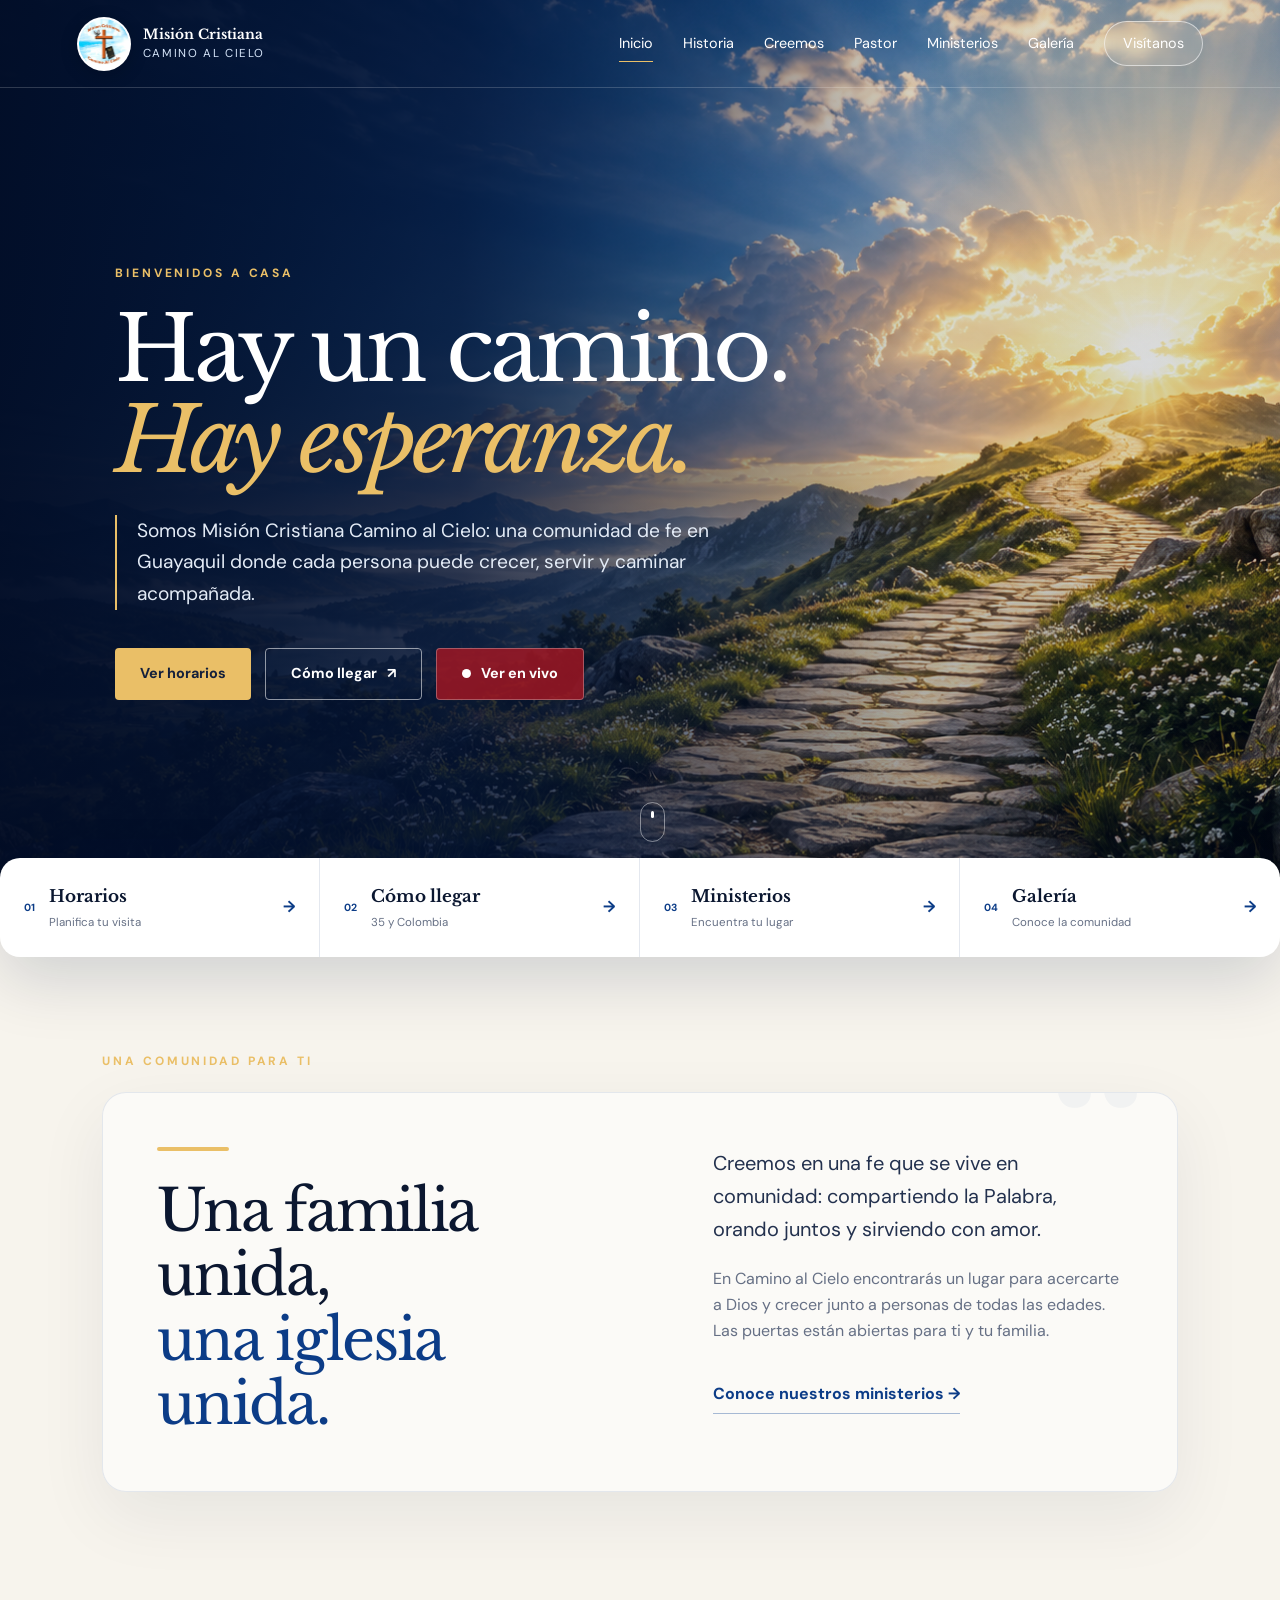
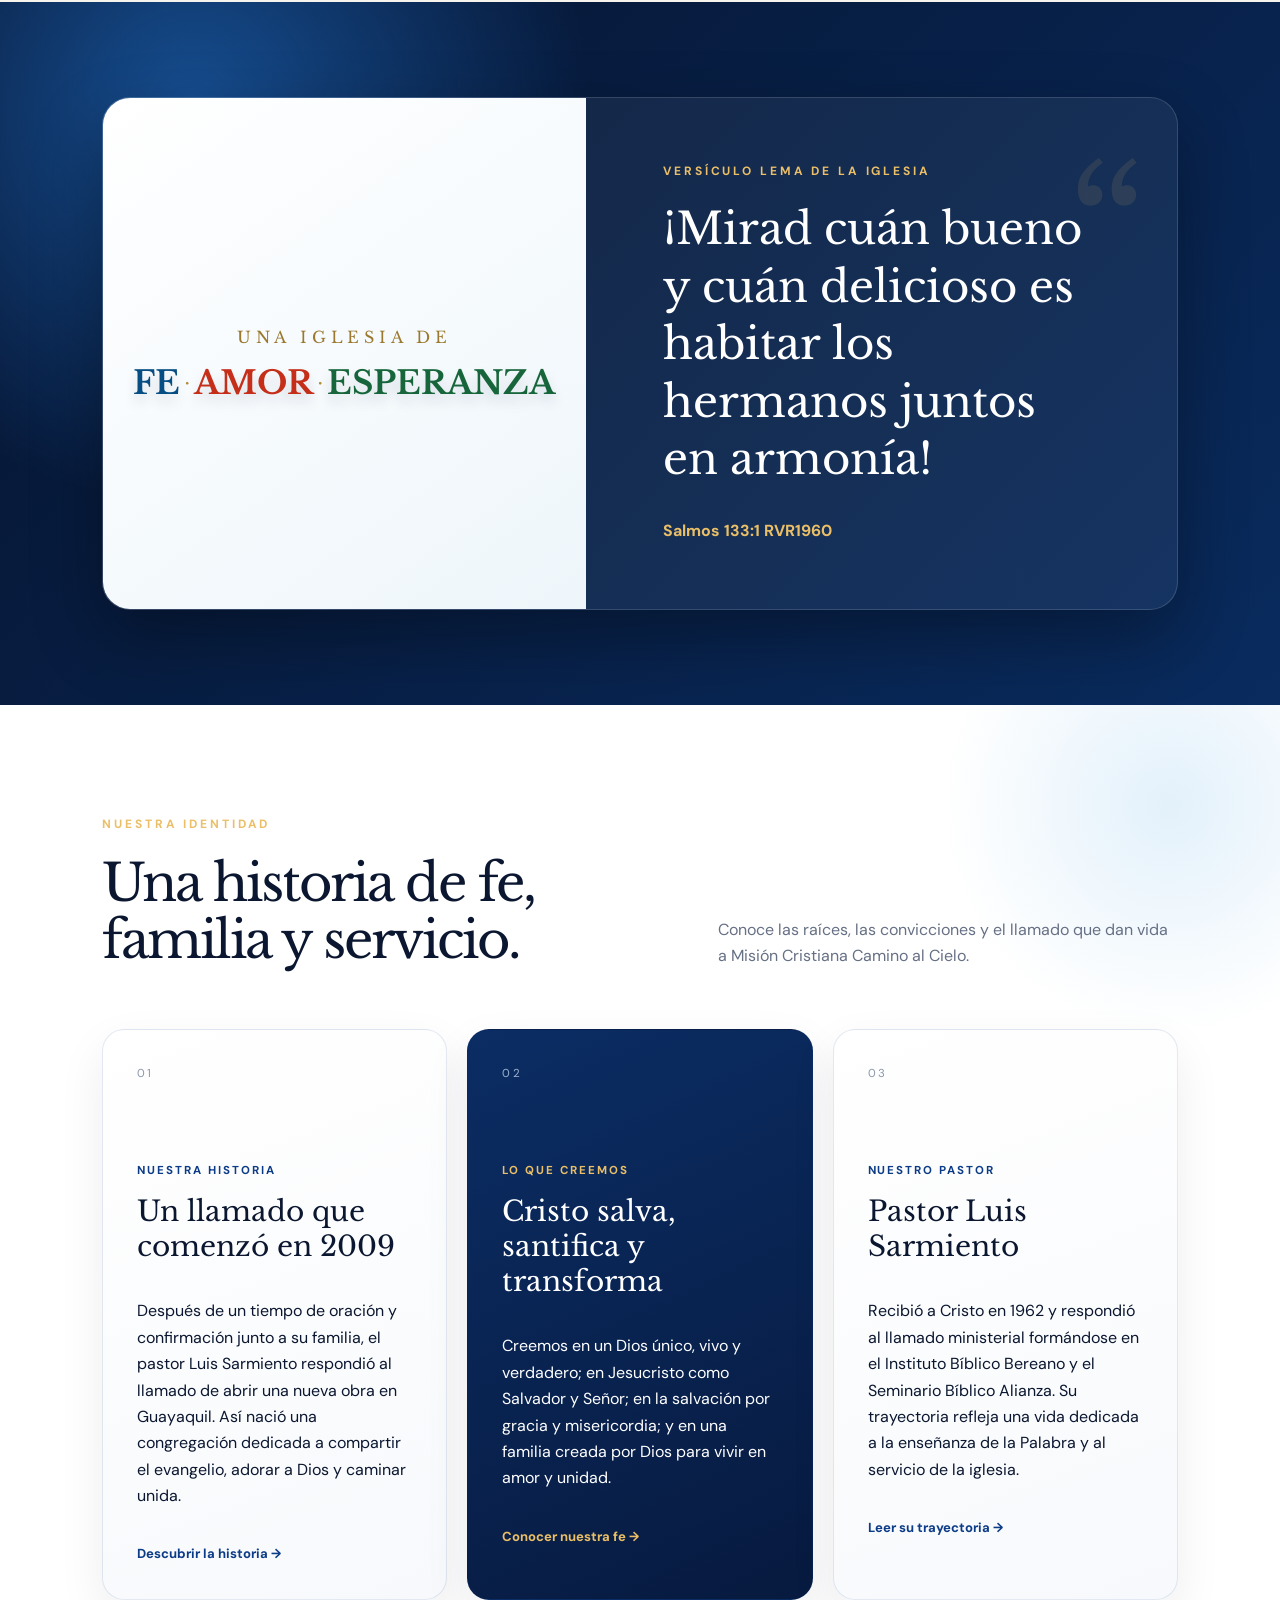
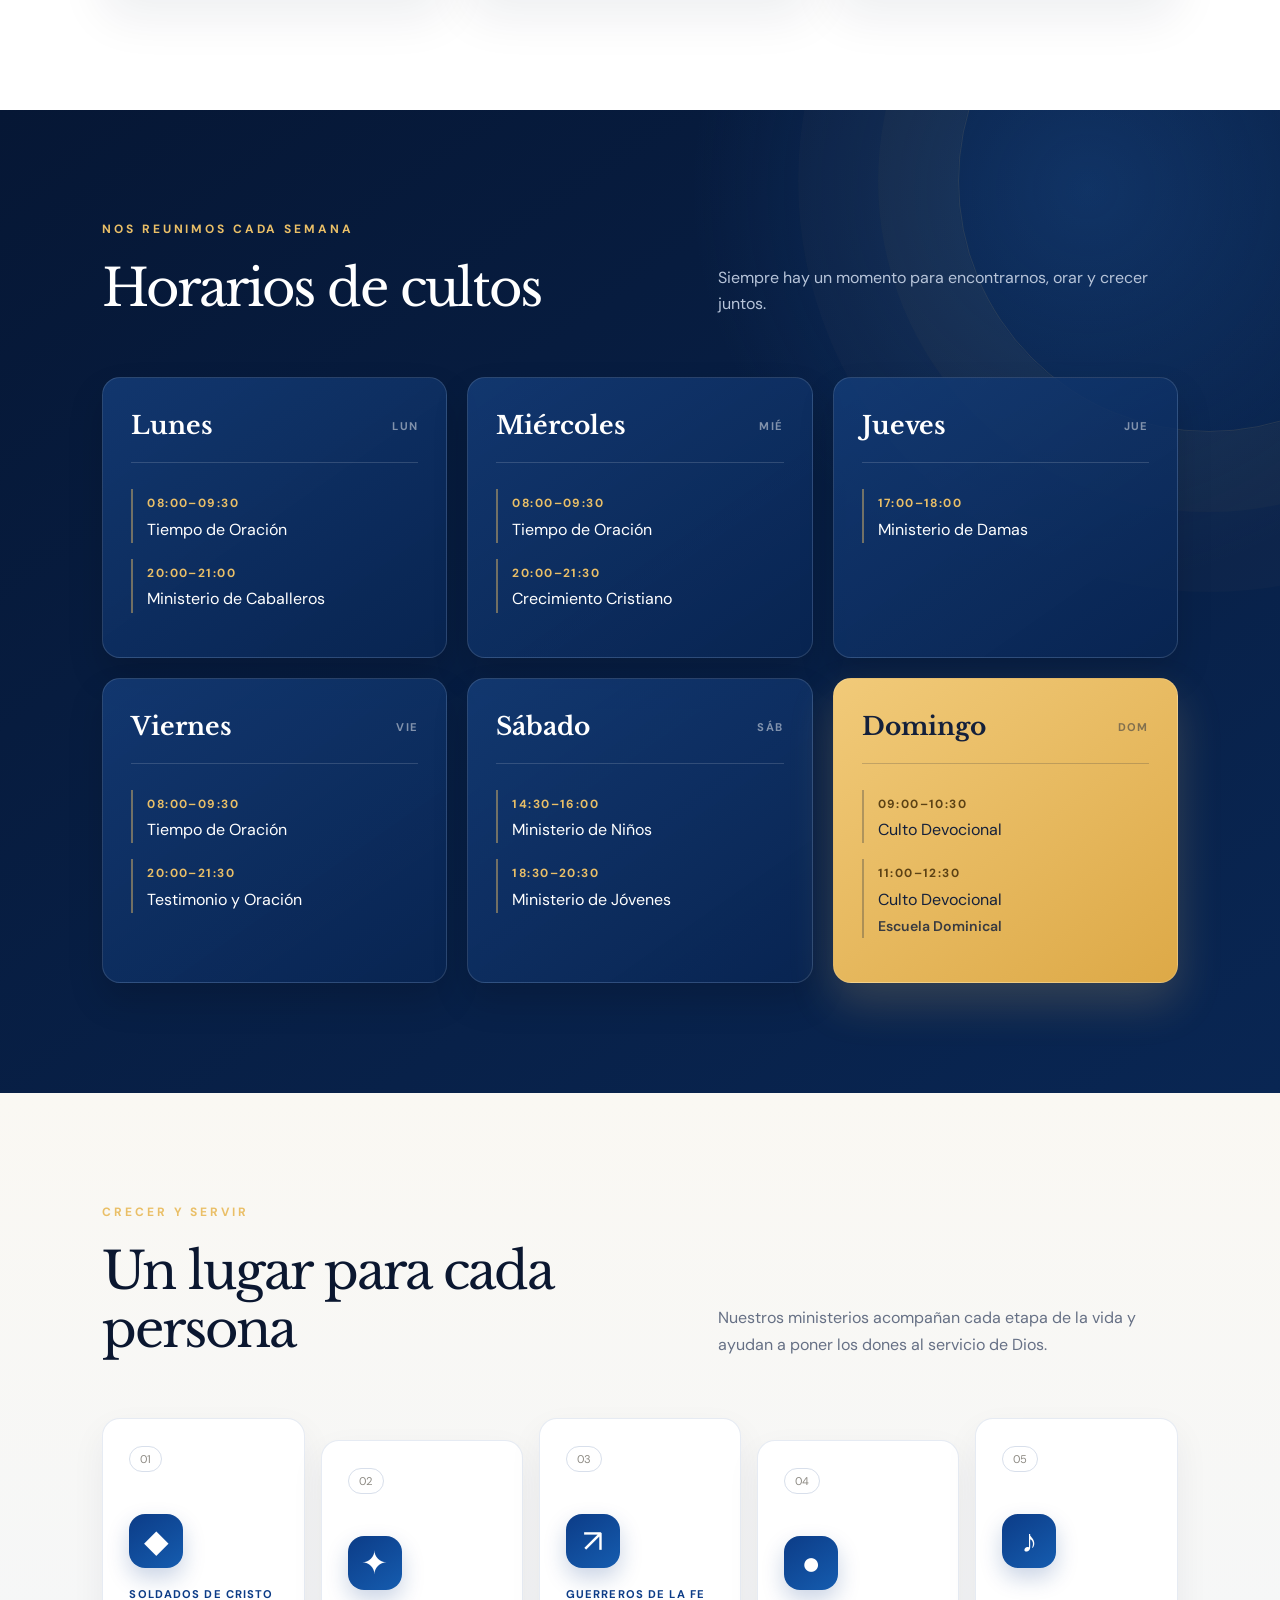
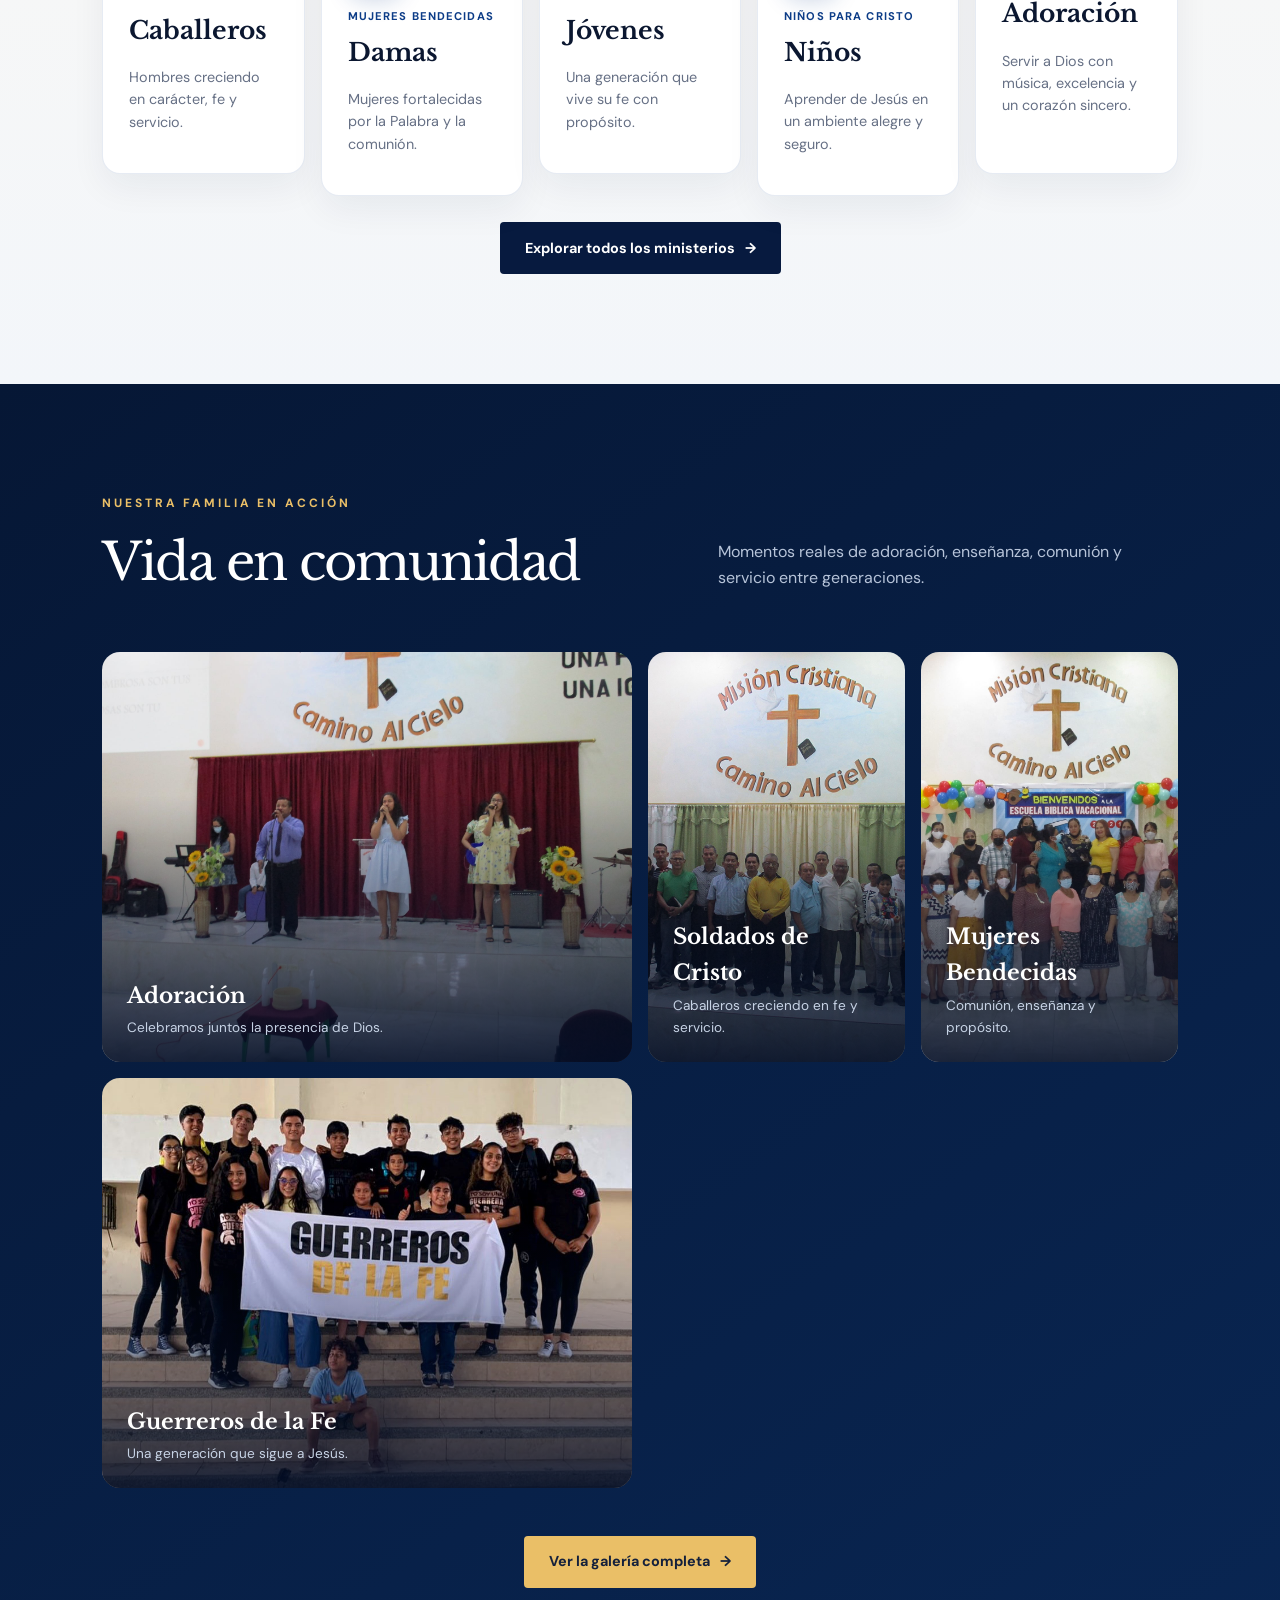
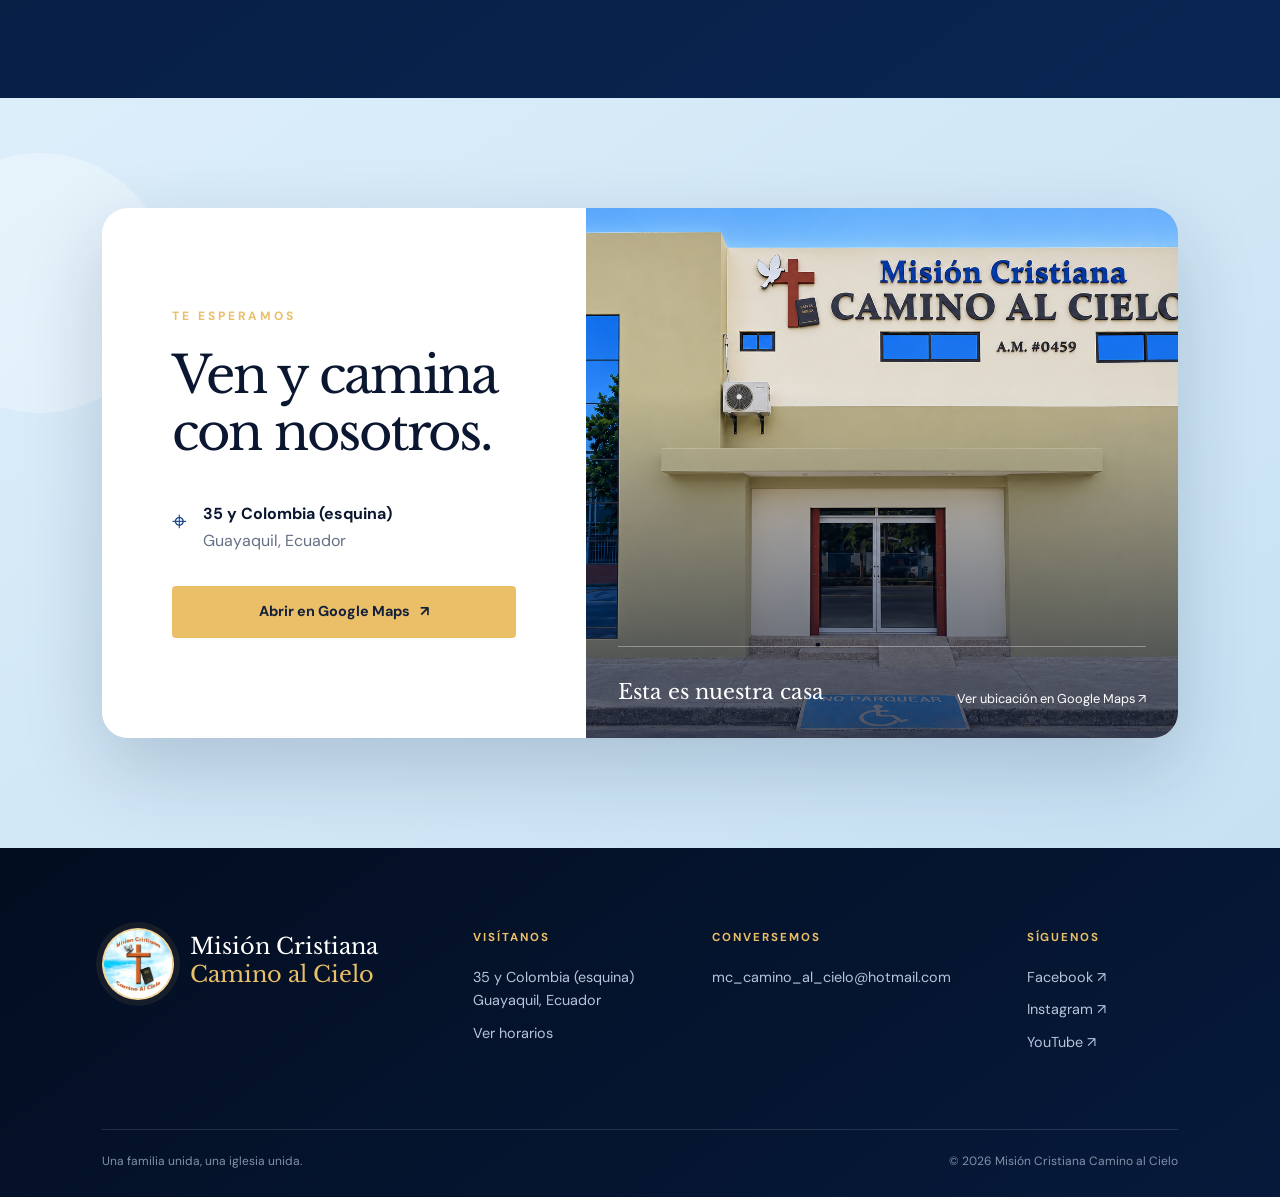
==== commit 7b0b71be: "Corregir lema sin recortes en todos los tamaños" ====
--- a/index.html
+++ b/index.html
@@ -10,7 +10,7 @@
   <link rel="preconnect" href="https://fonts.gstatic.com" crossorigin>
   <link href="https://fonts.googleapis.com/css2?family=DM+Sans:wght@400;500;600;700&family=Libre+Baskerville:wght@400;700&display=swap" rel="stylesheet">
   <link rel="icon" type="image/svg+xml" href="data:image/svg+xml,%3Csvg xmlns='http://www.w3.org/2000/svg' viewBox='0 0 64 64'%3E%3Crect width='64' height='64' rx='14' fill='%23071a3f'/%3E%3Cpath d='M32 10v40M20 22h24' stroke='%23eabf67' stroke-width='6' stroke-linecap='round'/%3E%3C/svg%3E">
-  <link rel="stylesheet" href="styles.css?v=20260929-2">
+  <link rel="stylesheet" href="styles.css?v=20260929-3">
 </head>
 <body>
   <header class="site-header" id="inicio">
@@ -176,6 +176,6 @@
     </div>
     <div class="footer-bottom"><p>Una familia unida, una iglesia unida.</p><p>© <span id="year"></span> Misión Cristiana Camino al Cielo</p></div>
   </footer>
-  <script src="script.js?v=20260929-2"></script>
+  <script src="script.js?v=20260929-3"></script>
 </body>
 </html>
--- a/styles.css
+++ b/styles.css
@@ -59,10 +59,10 @@
 @media(max-width:480px){.site-header{padding-inline:16px}.official-logo{width:46px;height:46px}.brand strong{font-size:.76rem}.brand small{font-size:.62rem}.hero{min-height:760px}.hero h1{font-size:clamp(2.8rem,14vw,4rem)}.hero-actions{display:grid;grid-template-columns:1fr}.hero-actions .button{width:100%;min-height:50px}.section{padding-inline:18px}.welcome-grid{padding:27px 20px}.welcome h2{font-size:2.35rem}.section-heading h2{font-size:2.25rem}.identity-card{padding:24px;min-height:290px}.card-label{margin-top:28px}.location{padding-inline:12px}.location h2{font-size:2.3rem}.church-photo{min-height:280px}.gallery-grid{grid-auto-rows:280px}.gallery-grid figcaption{left:18px;right:18px}.page-hero-content{padding-inline:18px}.page-hero h1,.gallery-intro h1{font-size:clamp(2.75rem,14vw,4rem)}.timeline-tree article{grid-template-columns:48px 1fr}.timeline-tree:before{left:20px}.time-node{width:38px;height:38px;margin-left:1px;font-size:.62rem}.time-card{padding:21px 17px}.collection-grid{grid-auto-rows:300px}.photos-hero h1{font-size:clamp(2.75rem,14vw,4rem)}.collection-heading>span{width:42px;height:42px;flex:0 0 42px}.collection-heading h2{font-size:2.35rem}}
 @media(max-width:340px){.brand span{display:none}.hero h1{font-size:2.65rem}.emblem-words strong{font-size:1.28rem}.quick-paths a{padding-inline:15px}.verse-quote{padding-inline:20px}.section{padding-inline:14px}.schedule article{padding-inline:18px}}
 
+/* Versículo lema */
+.church-verse{padding:95px clamp(24px,8vw,130px);color:#fff;background:radial-gradient(circle at 15% 15%,#164e91,transparent 32%),linear-gradient(135deg,#06142f,#092b5e);overflow:hidden}.verse-inner{max-width:1280px;margin:auto;display:grid;grid-template-columns:.9fr 1.1fr;border:1px solid #ffffff24;border-radius:28px;overflow:hidden;background:#ffffff0e;box-shadow:0 28px 70px #0005}.verse-emblem{min-height:420px;padding:40px;display:flex;flex-direction:column;align-items:center;justify-content:center;background:linear-gradient(145deg,#fff,#eef6fb)}.verse-emblem>p{font-family:var(--serif);text-transform:uppercase;letter-spacing:.3em;color:#9a792e}.emblem-words{display:flex;align-items:center;gap:16px;white-space:nowrap}.emblem-words strong{font-family:var(--serif);font-size:clamp(2.2rem,4vw,4.4rem);text-shadow:0 8px 13px #071a3f24}.emblem-words strong:nth-of-type(1){color:#064d83}.emblem-words strong:nth-of-type(2){color:#c52e18}.emblem-words strong:nth-of-type(3){color:#17663b}.emblem-words i{color:#b38c36}.verse-quote{margin:0;padding:64px clamp(36px,6vw,82px);display:flex;flex-direction:column;justify-content:center;position:relative}.verse-quote blockquote{font-family:var(--serif);font-size:clamp(2rem,3.4vw,3.6rem);line-height:1.32;margin:0 0 30px}.verse-quote cite{font-style:normal;font-weight:700;color:var(--gold)}.verse-mark{position:absolute;right:30px;top:0;font-family:var(--serif);font-size:11rem;color:#eabf671c}@media(max-width:1000px){.verse-inner{grid-template-columns:1fr}.verse-emblem{min-height:280px}}@media(max-width:760px){.church-verse{padding:70px 16px}.verse-inner{border-radius:18px}.verse-emblem{min-height:210px;padding:28px 12px}.emblem-words{gap:7px}.emblem-words strong{font-size:clamp(1.4rem,8vw,2.3rem)}.verse-quote{padding:48px 25px}.verse-quote blockquote{font-size:clamp(1.65rem,8vw,2.25rem)}}
+
 /* El lema siempre debe verse completo */
 .verse-emblem{container-type:inline-size;overflow:hidden}.emblem-words{width:100%;max-width:100%;display:grid;grid-template-columns:auto min-content auto min-content auto;justify-content:center;align-items:center;gap:clamp(5px,1.2cqw,12px)}.emblem-words strong{font-size:clamp(1.2rem,8cqw,3rem);line-height:1;white-space:nowrap}.emblem-words i{font-size:clamp(.65rem,2.8cqw,1rem)}
 @media(max-width:760px){.emblem-words{gap:clamp(4px,1.4cqw,8px)}.emblem-words strong{font-size:clamp(1.18rem,7.7cqw,2.35rem)}}
 @media(max-width:360px){.verse-emblem{padding-inline:8px}.emblem-words strong{font-size:clamp(1.05rem,7.3cqw,1.55rem)}.emblem-words i{font-size:.6rem}}
-
-/* Versículo lema */
-.church-verse{padding:95px clamp(24px,8vw,130px);color:#fff;background:radial-gradient(circle at 15% 15%,#164e91,transparent 32%),linear-gradient(135deg,#06142f,#092b5e);overflow:hidden}.verse-inner{max-width:1280px;margin:auto;display:grid;grid-template-columns:.9fr 1.1fr;border:1px solid #ffffff24;border-radius:28px;overflow:hidden;background:#ffffff0e;box-shadow:0 28px 70px #0005}.verse-emblem{min-height:420px;padding:40px;display:flex;flex-direction:column;align-items:center;justify-content:center;background:linear-gradient(145deg,#fff,#eef6fb)}.verse-emblem>p{font-family:var(--serif);text-transform:uppercase;letter-spacing:.3em;color:#9a792e}.emblem-words{display:flex;align-items:center;gap:16px;white-space:nowrap}.emblem-words strong{font-family:var(--serif);font-size:clamp(2.2rem,4vw,4.4rem);text-shadow:0 8px 13px #071a3f24}.emblem-words strong:nth-of-type(1){color:#064d83}.emblem-words strong:nth-of-type(2){color:#c52e18}.emblem-words strong:nth-of-type(3){color:#17663b}.emblem-words i{color:#b38c36}.verse-quote{margin:0;padding:64px clamp(36px,6vw,82px);display:flex;flex-direction:column;justify-content:center;position:relative}.verse-quote blockquote{font-family:var(--serif);font-size:clamp(2rem,3.4vw,3.6rem);line-height:1.32;margin:0 0 30px}.verse-quote cite{font-style:normal;font-weight:700;color:var(--gold)}.verse-mark{position:absolute;right:30px;top:0;font-family:var(--serif);font-size:11rem;color:#eabf671c}@media(max-width:1000px){.verse-inner{grid-template-columns:1fr}.verse-emblem{min-height:280px}}@media(max-width:760px){.church-verse{padding:70px 16px}.verse-inner{border-radius:18px}.verse-emblem{min-height:210px;padding:28px 12px}.emblem-words{gap:7px}.emblem-words strong{font-size:clamp(1.4rem,8vw,2.3rem)}.verse-quote{padding:48px 25px}.verse-quote blockquote{font-size:clamp(1.65rem,8vw,2.25rem)}}
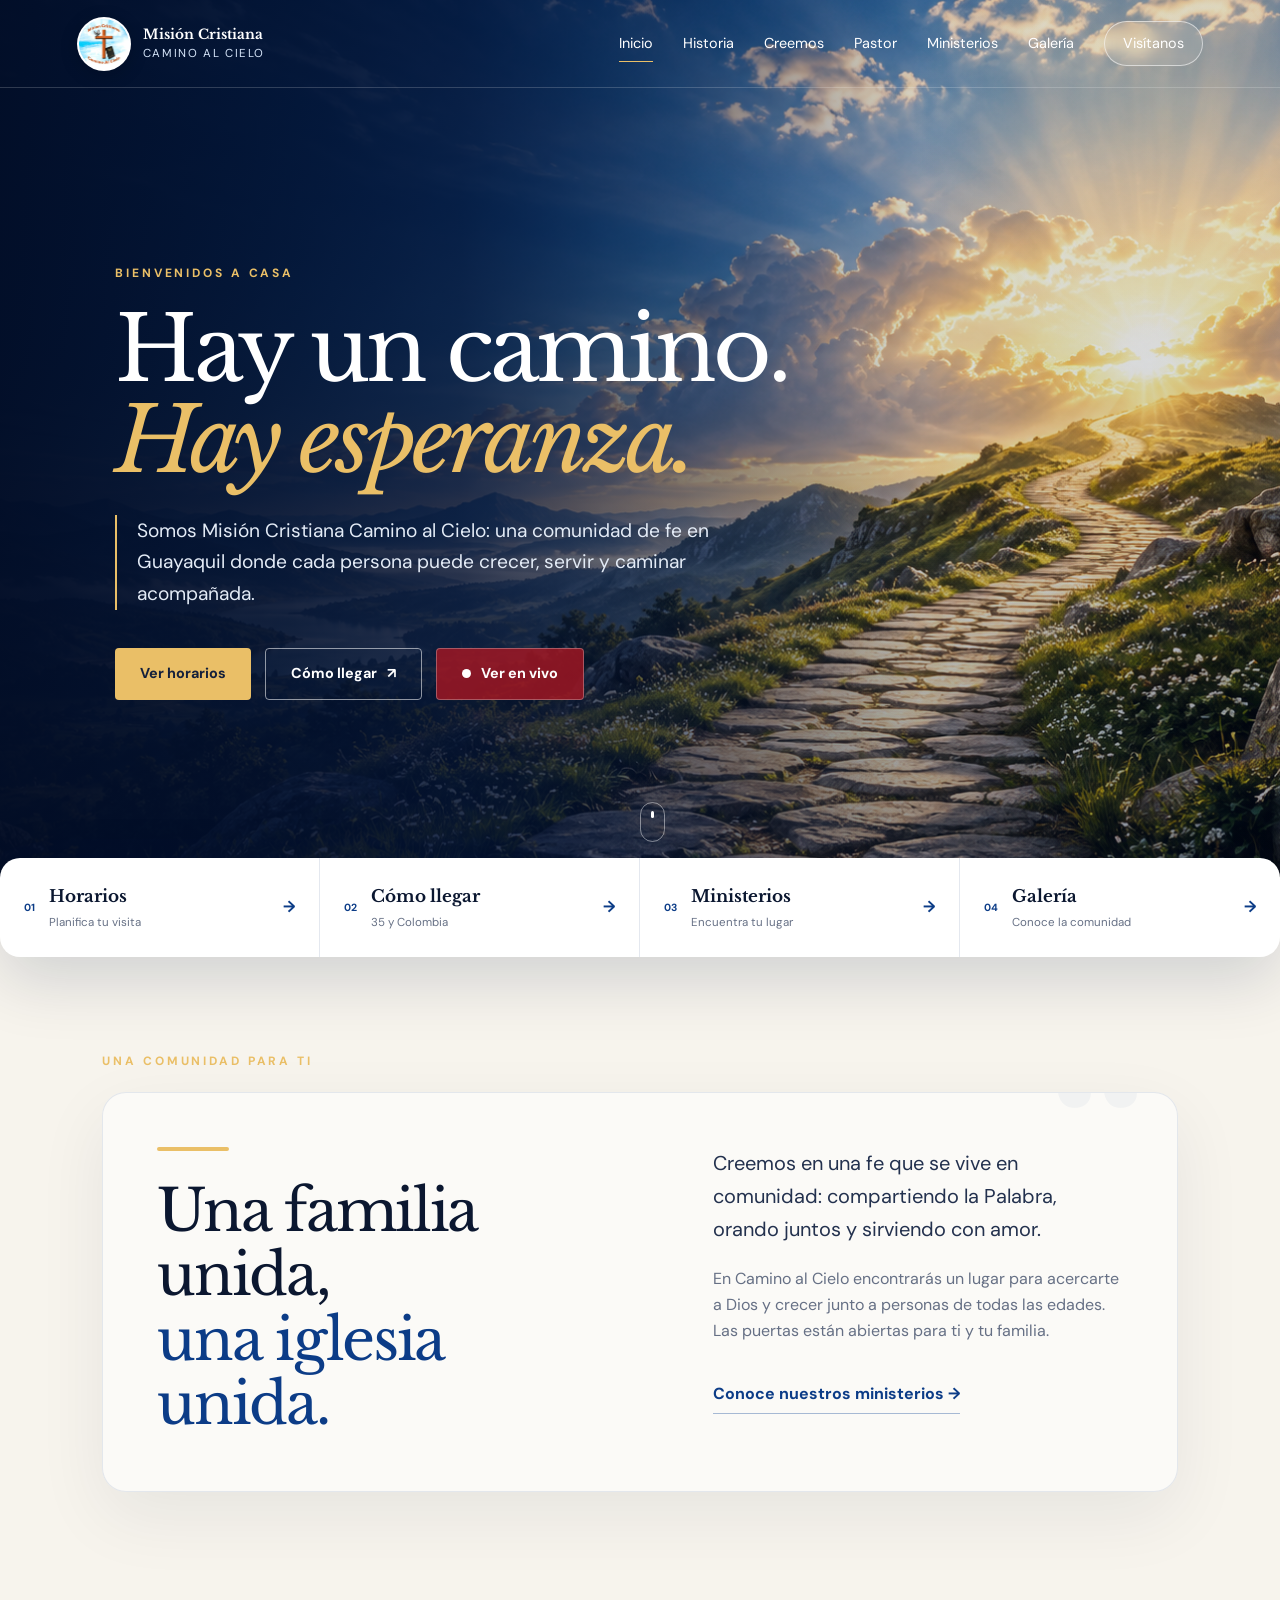
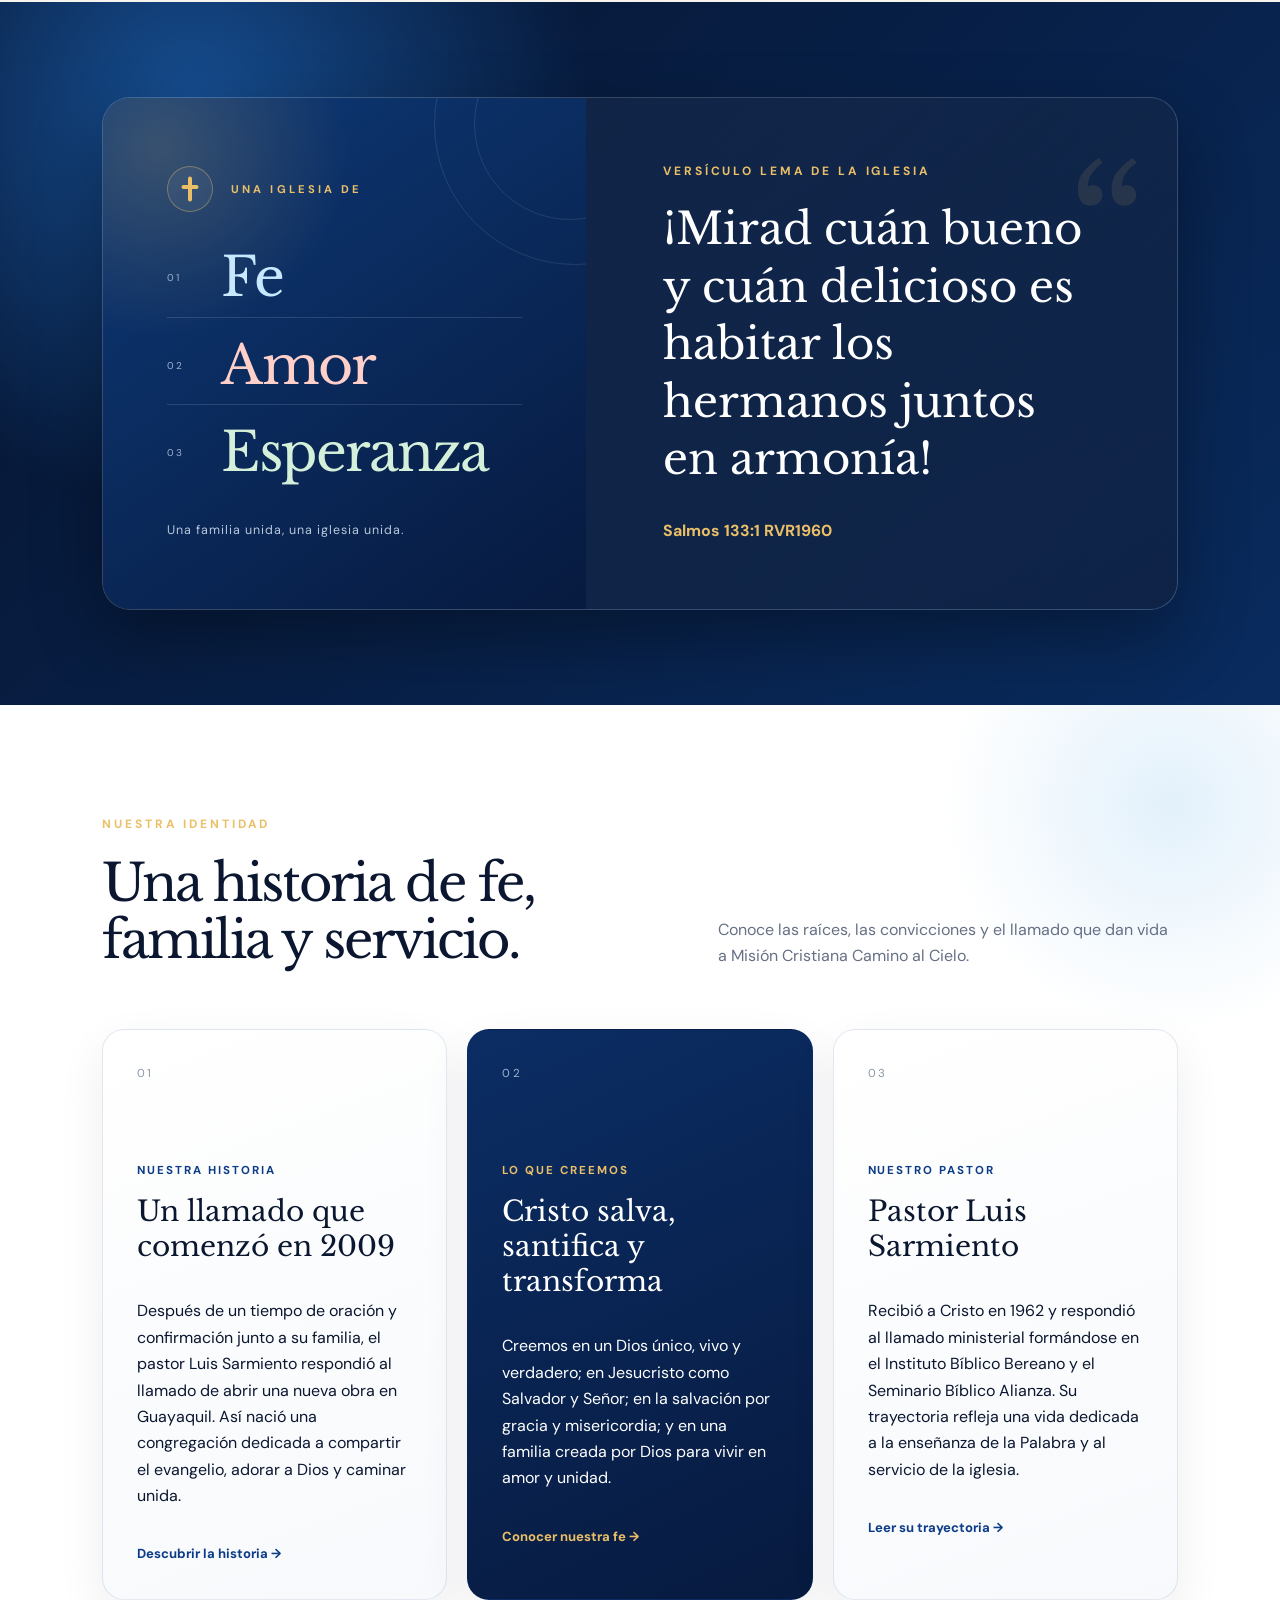
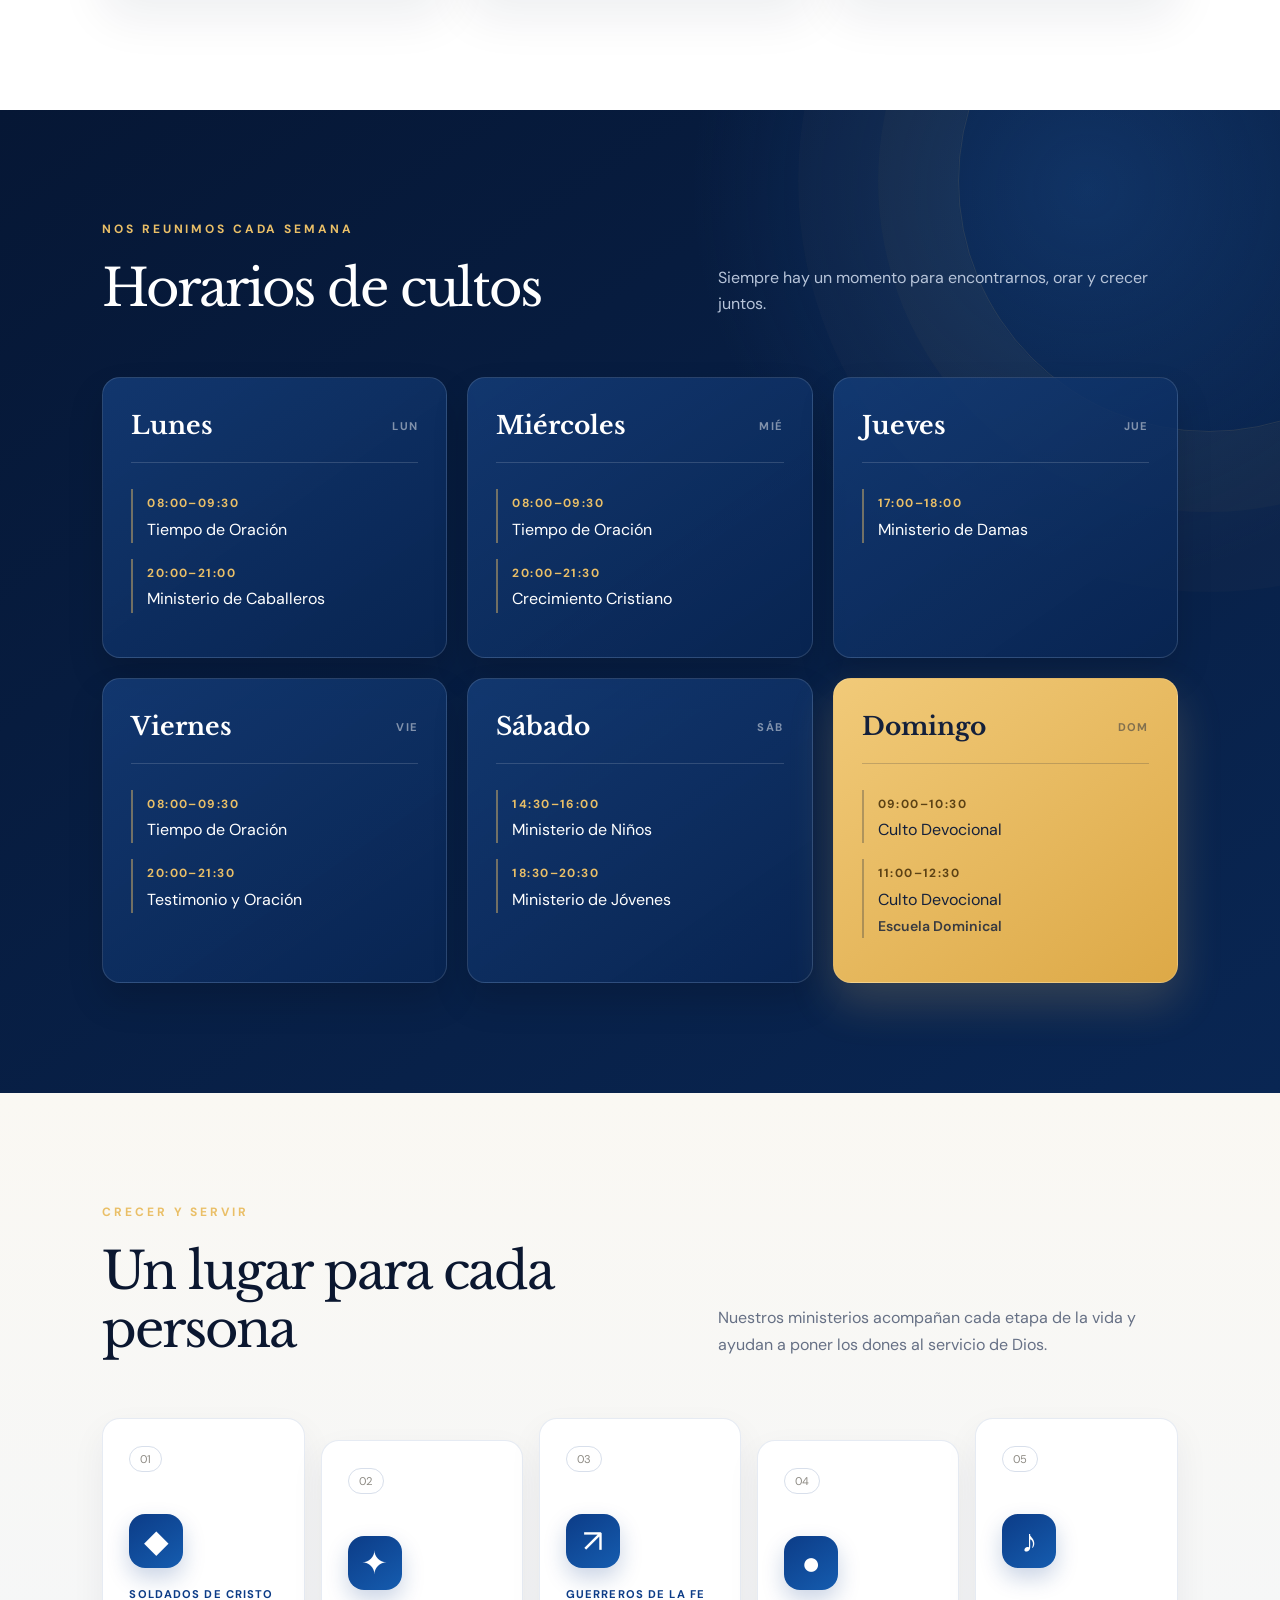
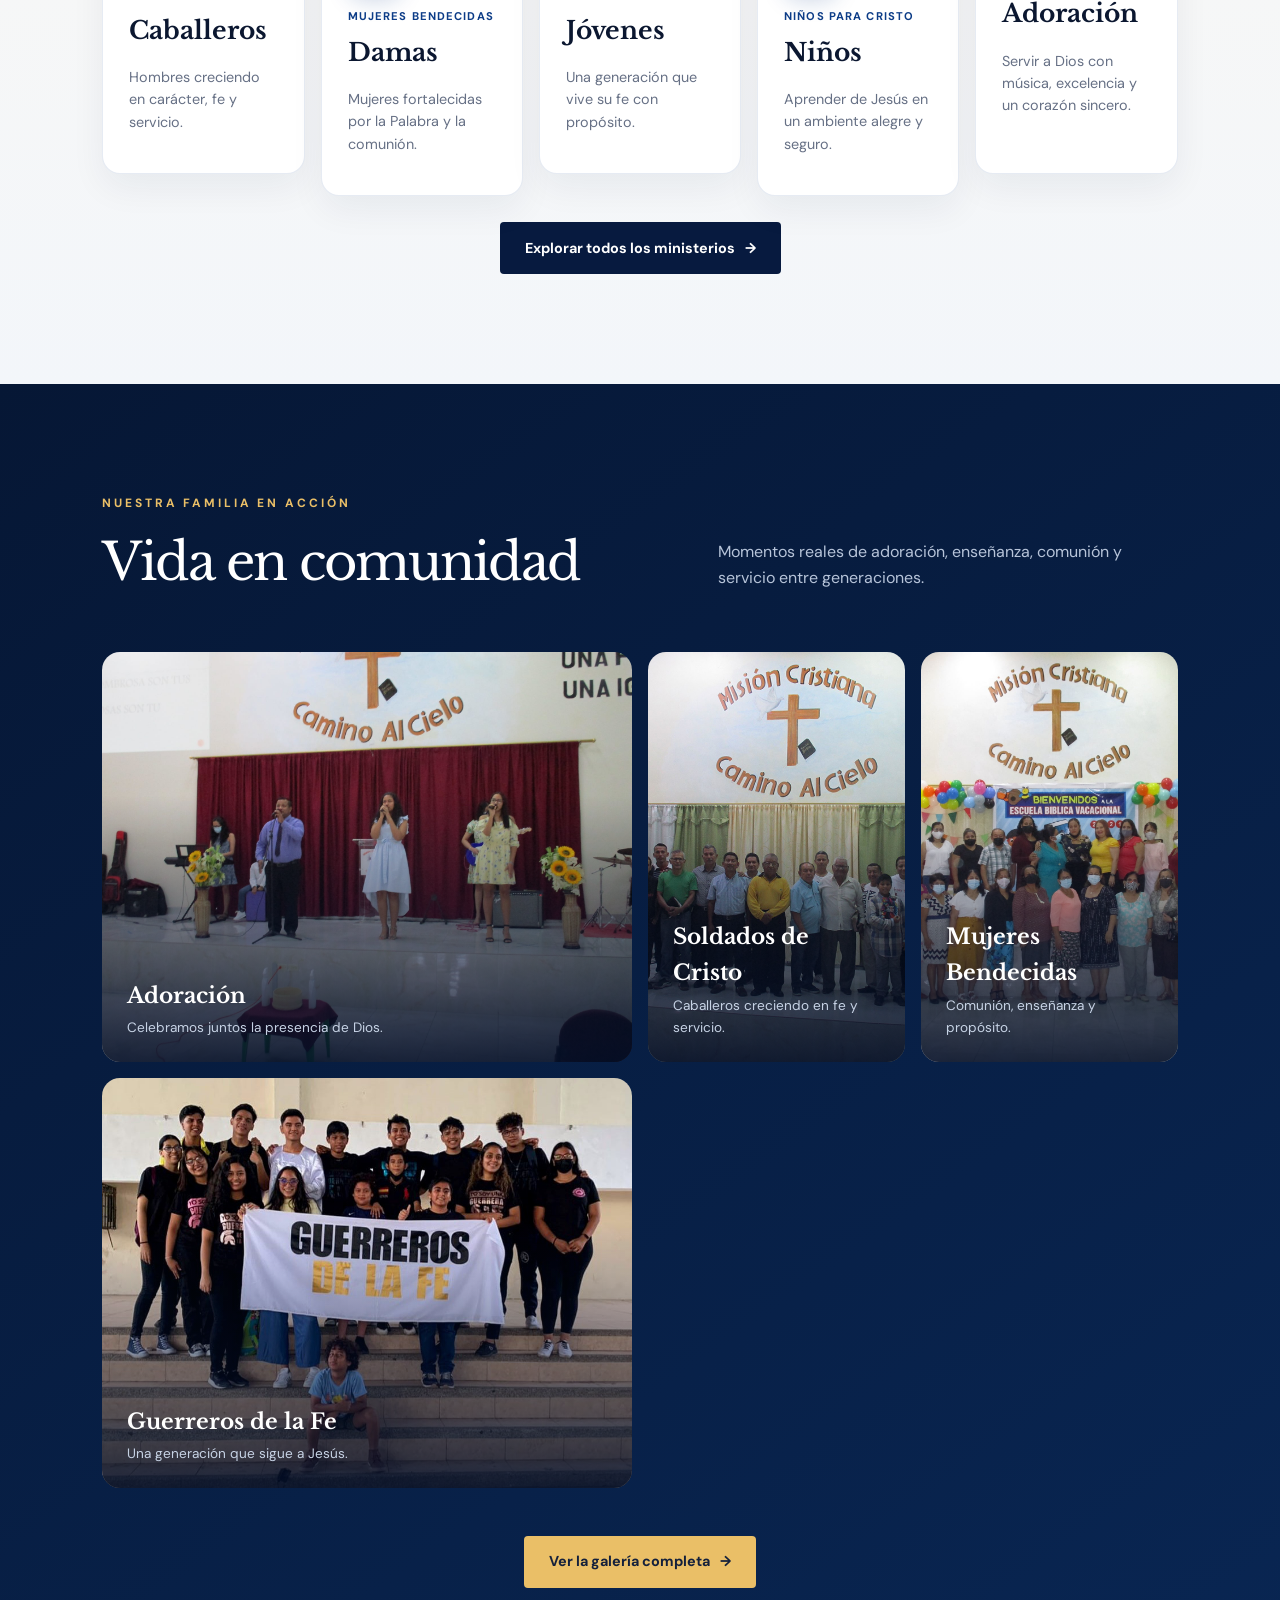
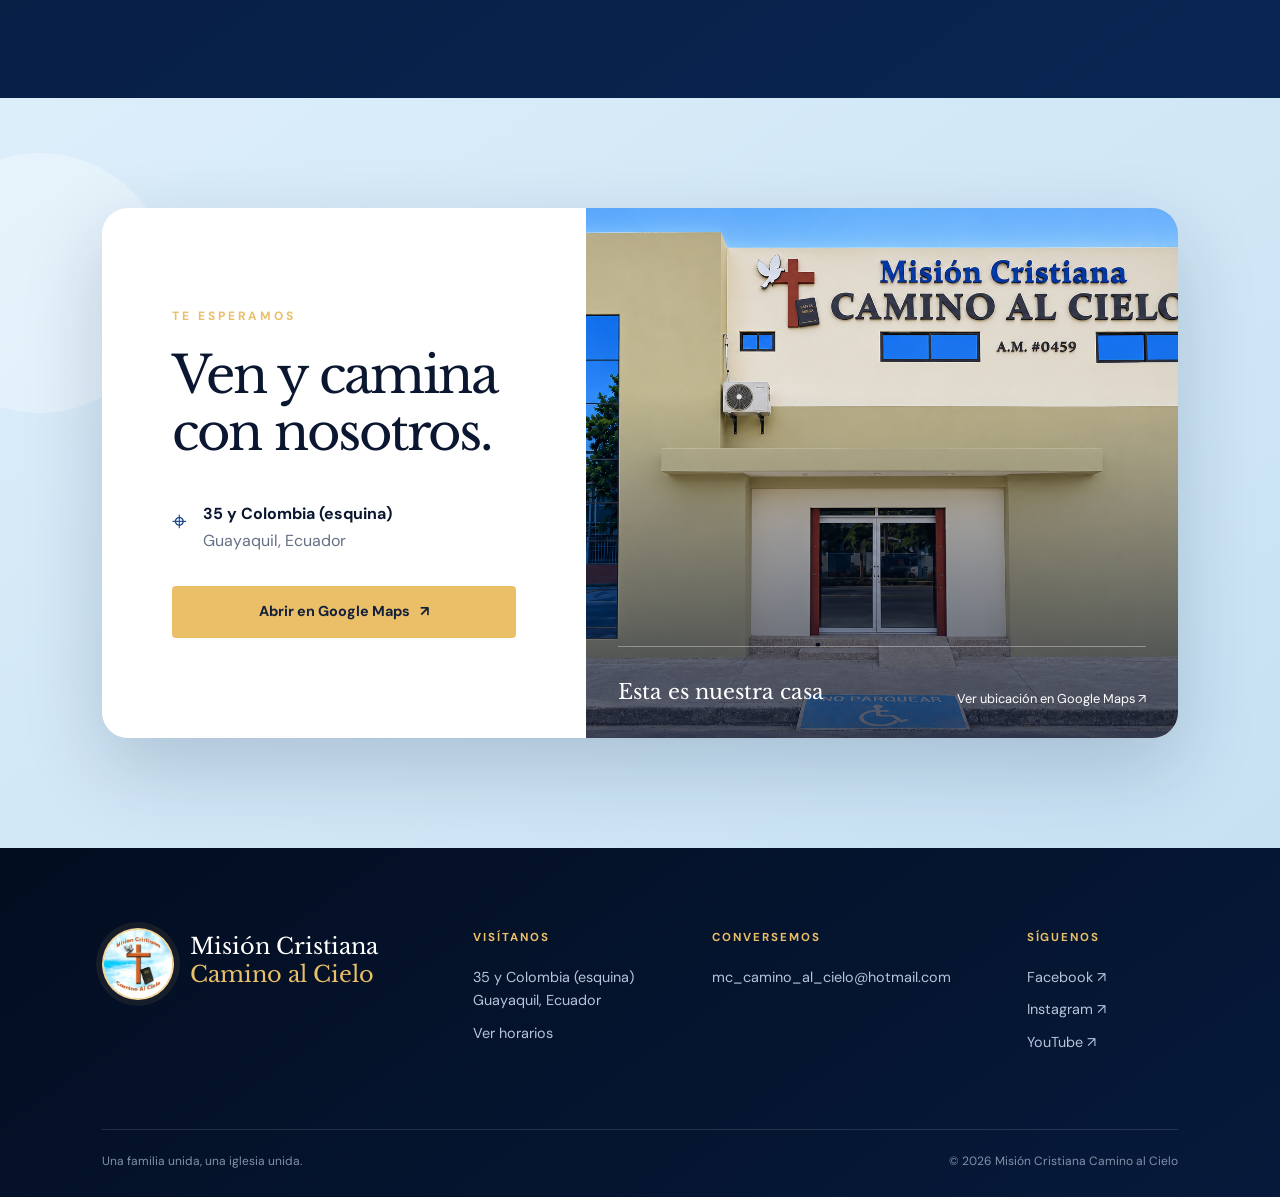
==== commit b97fd894: "Convertir lema de fe amor y esperanza a HTML" ====
--- a/index.html
+++ b/index.html
@@ -10,7 +10,7 @@
   <link rel="preconnect" href="https://fonts.gstatic.com" crossorigin>
   <link href="https://fonts.googleapis.com/css2?family=DM+Sans:wght@400;500;600;700&family=Libre+Baskerville:wght@400;700&display=swap" rel="stylesheet">
   <link rel="icon" type="image/svg+xml" href="data:image/svg+xml,%3Csvg xmlns='http://www.w3.org/2000/svg' viewBox='0 0 64 64'%3E%3Crect width='64' height='64' rx='14' fill='%23071a3f'/%3E%3Cpath d='M32 10v40M20 22h24' stroke='%23eabf67' stroke-width='6' stroke-linecap='round'/%3E%3C/svg%3E">
-  <link rel="stylesheet" href="styles.css?v=20260929-3">
+  <link rel="stylesheet" href="styles.css?v=20260929-4">
 </head>
 <body>
   <header class="site-header" id="inicio">
@@ -65,11 +65,17 @@
     <section class="church-verse" id="lema" aria-labelledby="lema-title">
       <div class="verse-glow" aria-hidden="true"></div>
       <div class="verse-inner reveal">
-        <div class="verse-emblem">
-          <p>Una iglesia de</p>
-          <div class="emblem-words" aria-label="Fe, amor y esperanza">
-            <strong>FE</strong><i>•</i><strong>AMOR</strong><i>•</i><strong>ESPERANZA</strong>
-          </div>
+        <div class="verse-values" aria-label="Una iglesia de fe, amor y esperanza">
+          <div class="values-heading">
+            <span class="values-cross" aria-hidden="true"></span>
+            <p>Una iglesia de</p>
+          </div>
+          <div class="values-list">
+            <span class="value-item value-faith"><small>01</small><strong>Fe</strong></span>
+            <span class="value-item value-love"><small>02</small><strong>Amor</strong></span>
+            <span class="value-item value-hope"><small>03</small><strong>Esperanza</strong></span>
+          </div>
+          <p class="values-caption">Una familia unida, una iglesia unida.</p>
         </div>
         <figure class="verse-quote">
           <span class="verse-mark" aria-hidden="true">“</span>
@@ -176,6 +182,6 @@
     </div>
     <div class="footer-bottom"><p>Una familia unida, una iglesia unida.</p><p>© <span id="year"></span> Misión Cristiana Camino al Cielo</p></div>
   </footer>
-  <script src="script.js?v=20260929-3"></script>
+  <script src="script.js?v=20260929-4"></script>
 </body>
 </html>
--- a/styles.css
+++ b/styles.css
@@ -66,3 +66,6 @@
 .verse-emblem{container-type:inline-size;overflow:hidden}.emblem-words{width:100%;max-width:100%;display:grid;grid-template-columns:auto min-content auto min-content auto;justify-content:center;align-items:center;gap:clamp(5px,1.2cqw,12px)}.emblem-words strong{font-size:clamp(1.2rem,8cqw,3rem);line-height:1;white-space:nowrap}.emblem-words i{font-size:clamp(.65rem,2.8cqw,1rem)}
 @media(max-width:760px){.emblem-words{gap:clamp(4px,1.4cqw,8px)}.emblem-words strong{font-size:clamp(1.18rem,7.7cqw,2.35rem)}}
 @media(max-width:360px){.verse-emblem{padding-inline:8px}.emblem-words strong{font-size:clamp(1.05rem,7.3cqw,1.55rem)}.emblem-words i{font-size:.6rem}}
+
+/* Composición HTML de fe, amor y esperanza */
+.verse-values{position:relative;min-height:420px;padding:clamp(38px,5vw,68px);display:flex;flex-direction:column;justify-content:center;color:#fff;background:radial-gradient(circle at 12% 10%,rgba(234,191,103,.2),transparent 30%),linear-gradient(145deg,#0d3977,#071a3f);overflow:hidden;isolation:isolate}.verse-values:before,.verse-values:after{content:"";position:absolute;z-index:-1;border:1px solid rgba(255,255,255,.1);border-radius:50%}.verse-values:before{width:280px;height:280px;right:-130px;top:-115px}.verse-values:after{width:190px;height:190px;right:-80px;top:-70px}.values-heading{display:flex;align-items:center;gap:18px;margin-bottom:28px}.values-heading p{margin:0;text-transform:uppercase;letter-spacing:.27em;font-size:.7rem;font-weight:700;color:var(--gold)}.values-cross{position:relative;width:46px;height:46px;flex:0 0 46px;border:1px solid rgba(234,191,103,.38);border-radius:50%;background:rgba(255,255,255,.05)}.values-cross:before,.values-cross:after{content:"";position:absolute;left:50%;top:50%;border-radius:2px;background:var(--gold);transform:translate(-50%,-50%)}.values-cross:before{width:4px;height:25px}.values-cross:after{width:17px;height:4px;top:44%}.values-list{display:grid;gap:10px}.value-item{display:grid;grid-template-columns:38px 1fr;align-items:center;gap:16px;padding:10px 0;border-bottom:1px solid rgba(255,255,255,.13);transition:padding-left .25s ease,border-color .25s ease}.value-item:last-child{border-bottom:0}.value-item:hover{padding-left:9px;border-color:rgba(234,191,103,.55)}.value-item small{font-size:.62rem;letter-spacing:.15em;color:#9fb2ce}.value-item strong{font-family:var(--serif);font-size:clamp(2rem,4.2vw,4.25rem);font-weight:400;line-height:1.05;letter-spacing:-.035em}.value-faith strong{color:#c7e8ff}.value-love strong{color:#ffd0c9}.value-hope strong{color:#d4f0da}.values-caption{margin:28px 0 0;color:#b9c8dc;font-size:.78rem;letter-spacing:.08em}.verse-quote{background:linear-gradient(145deg,rgba(7,26,63,.25),rgba(5,18,43,.5))}@media(max-width:1000px){.verse-values{min-height:auto;padding:42px clamp(28px,8vw,70px)}.values-list{grid-template-columns:repeat(3,1fr);gap:16px}.value-item{display:flex;gap:9px;padding:13px 0}.value-item strong{font-size:clamp(1.65rem,6vw,3rem)}}@media(max-width:640px){.verse-values{padding:34px 24px}.values-heading{margin-bottom:18px}.values-list{grid-template-columns:1fr;gap:0}.value-item{display:grid;grid-template-columns:32px 1fr;padding:8px 0}.value-item strong{font-size:clamp(1.8rem,10vw,2.7rem)}.values-caption{margin-top:20px}}
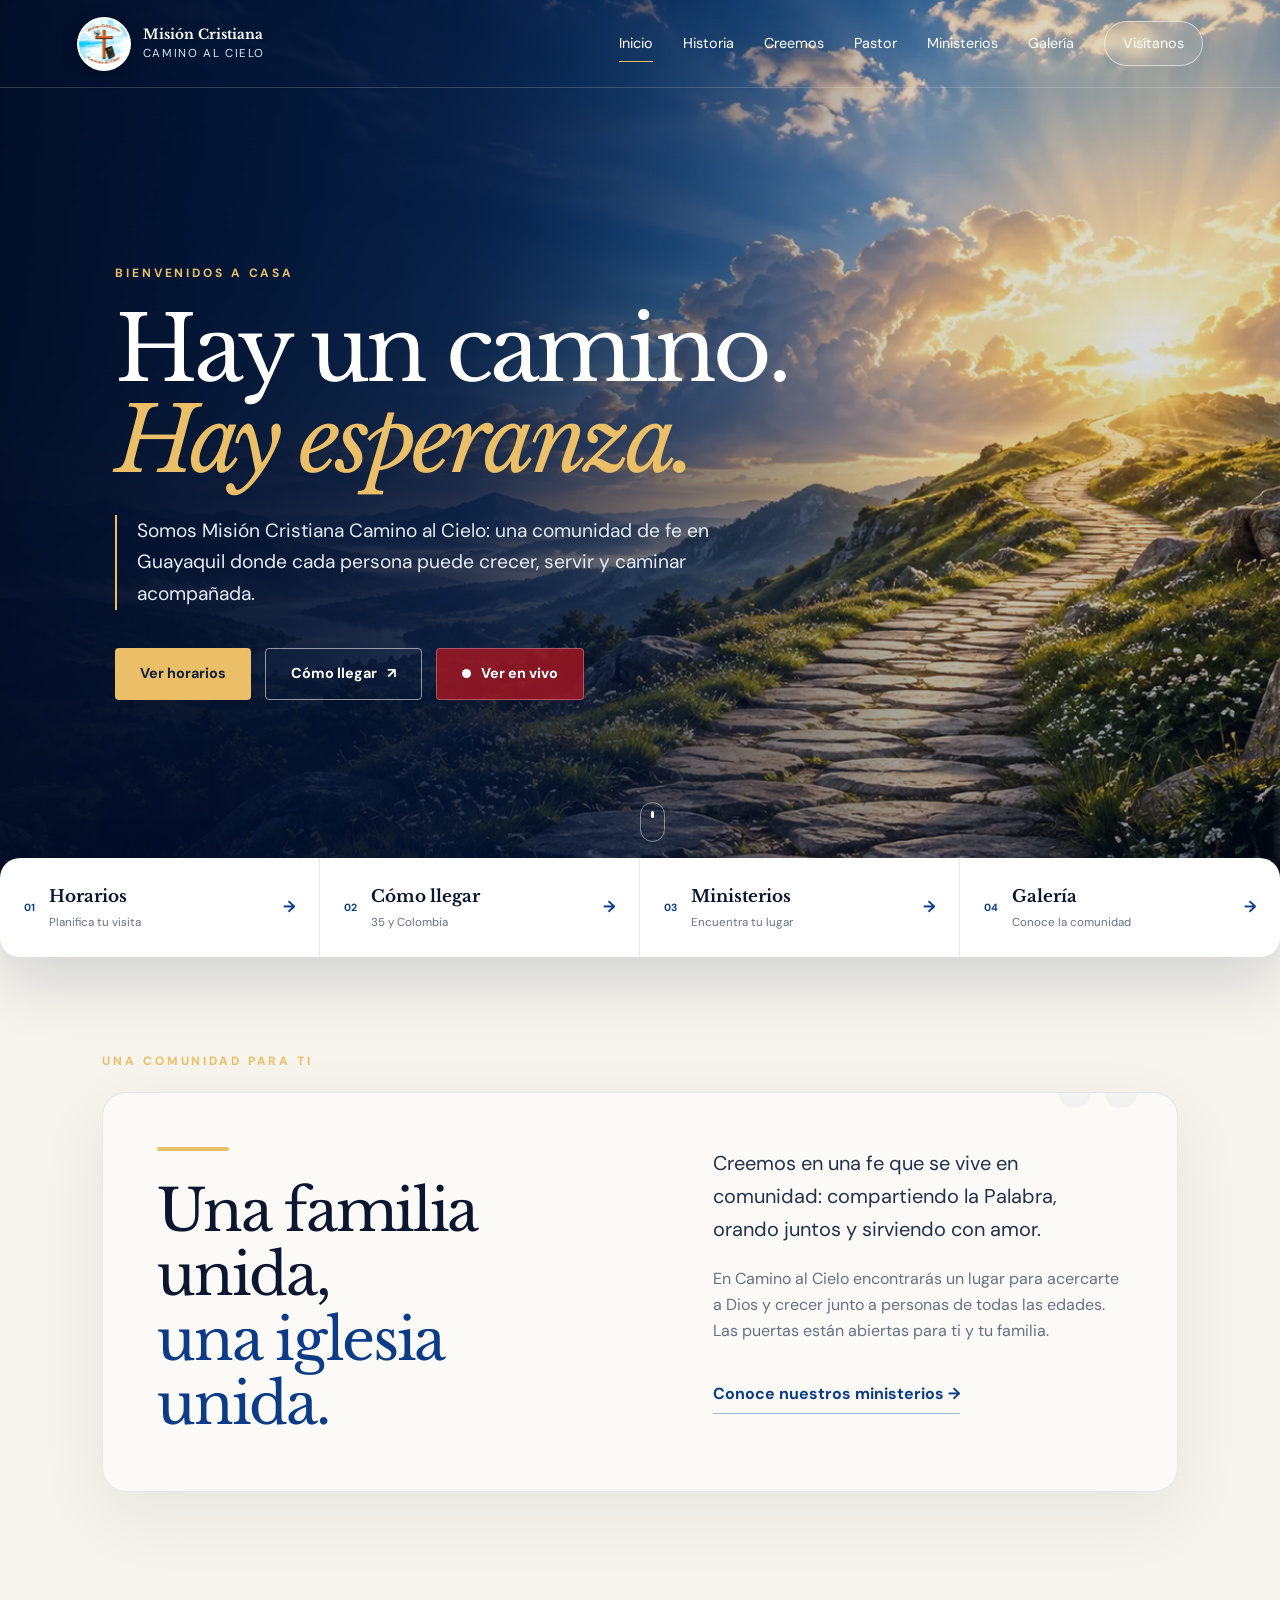
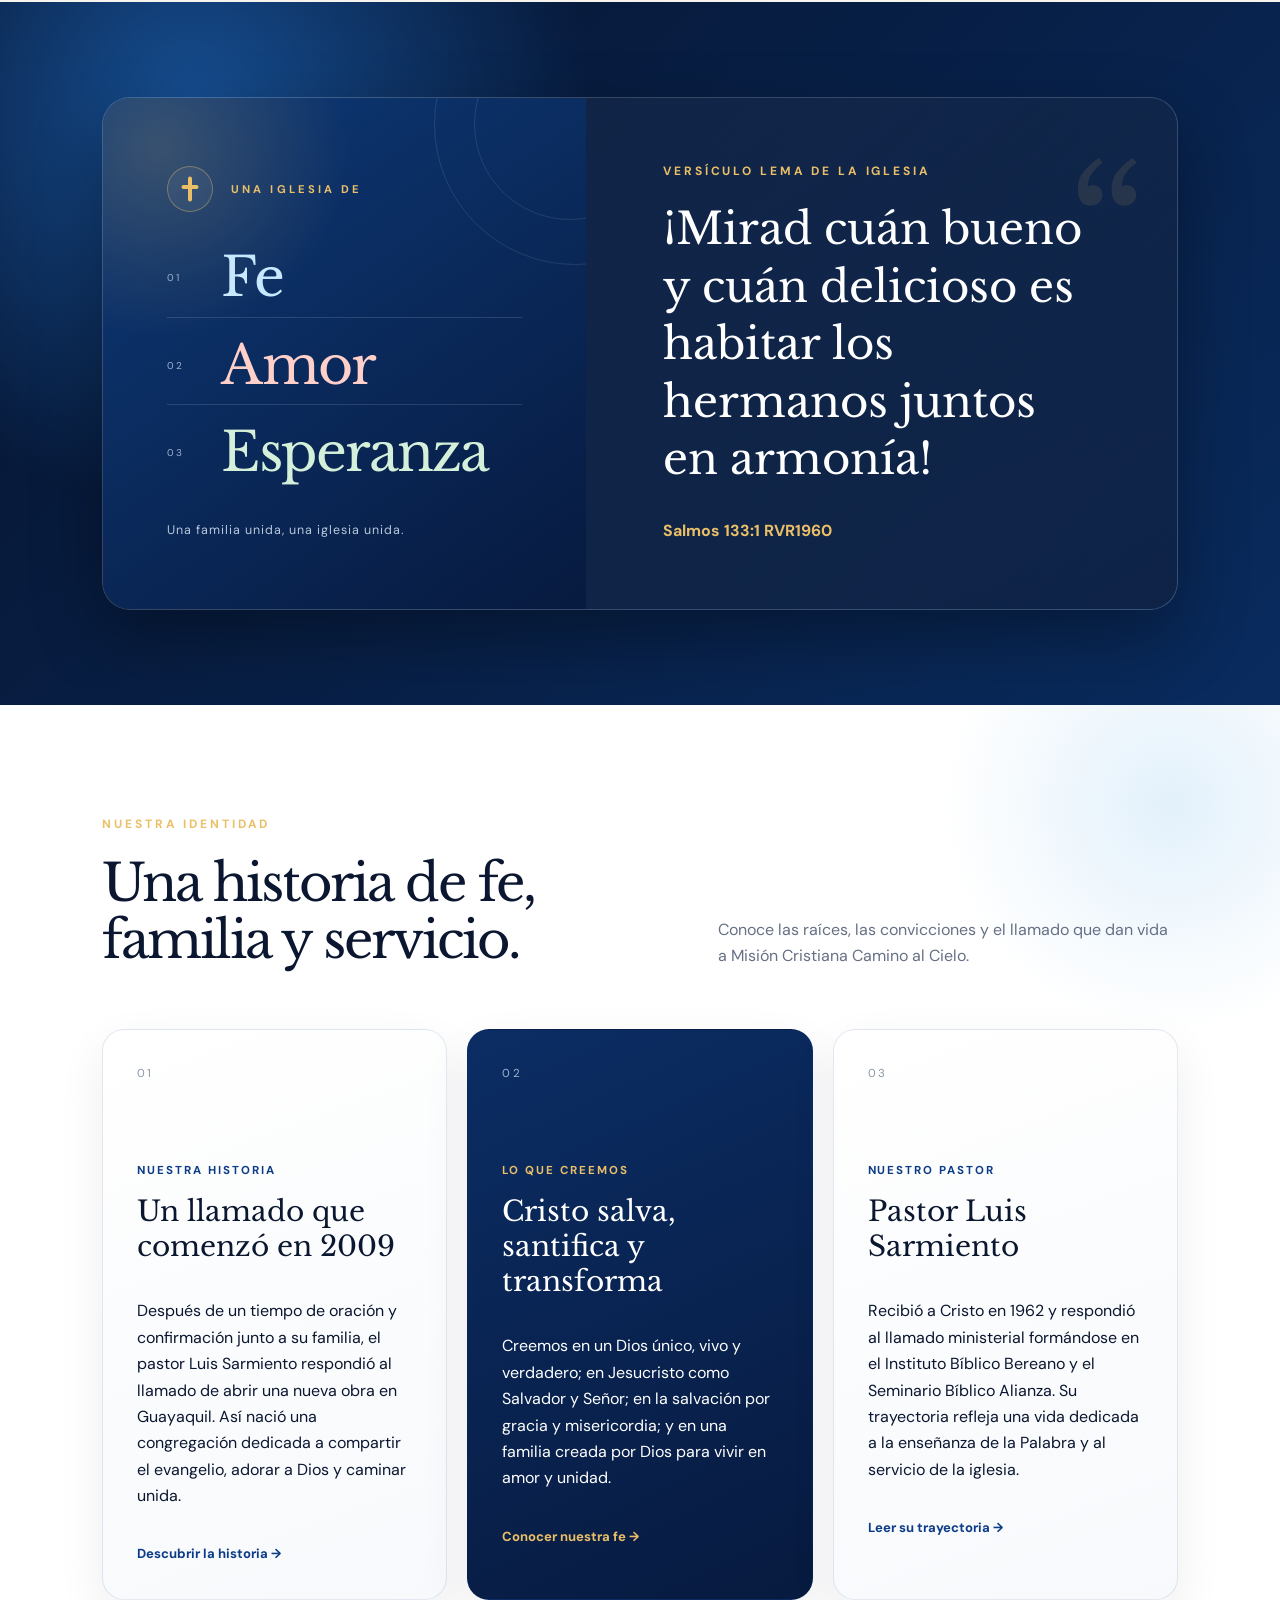
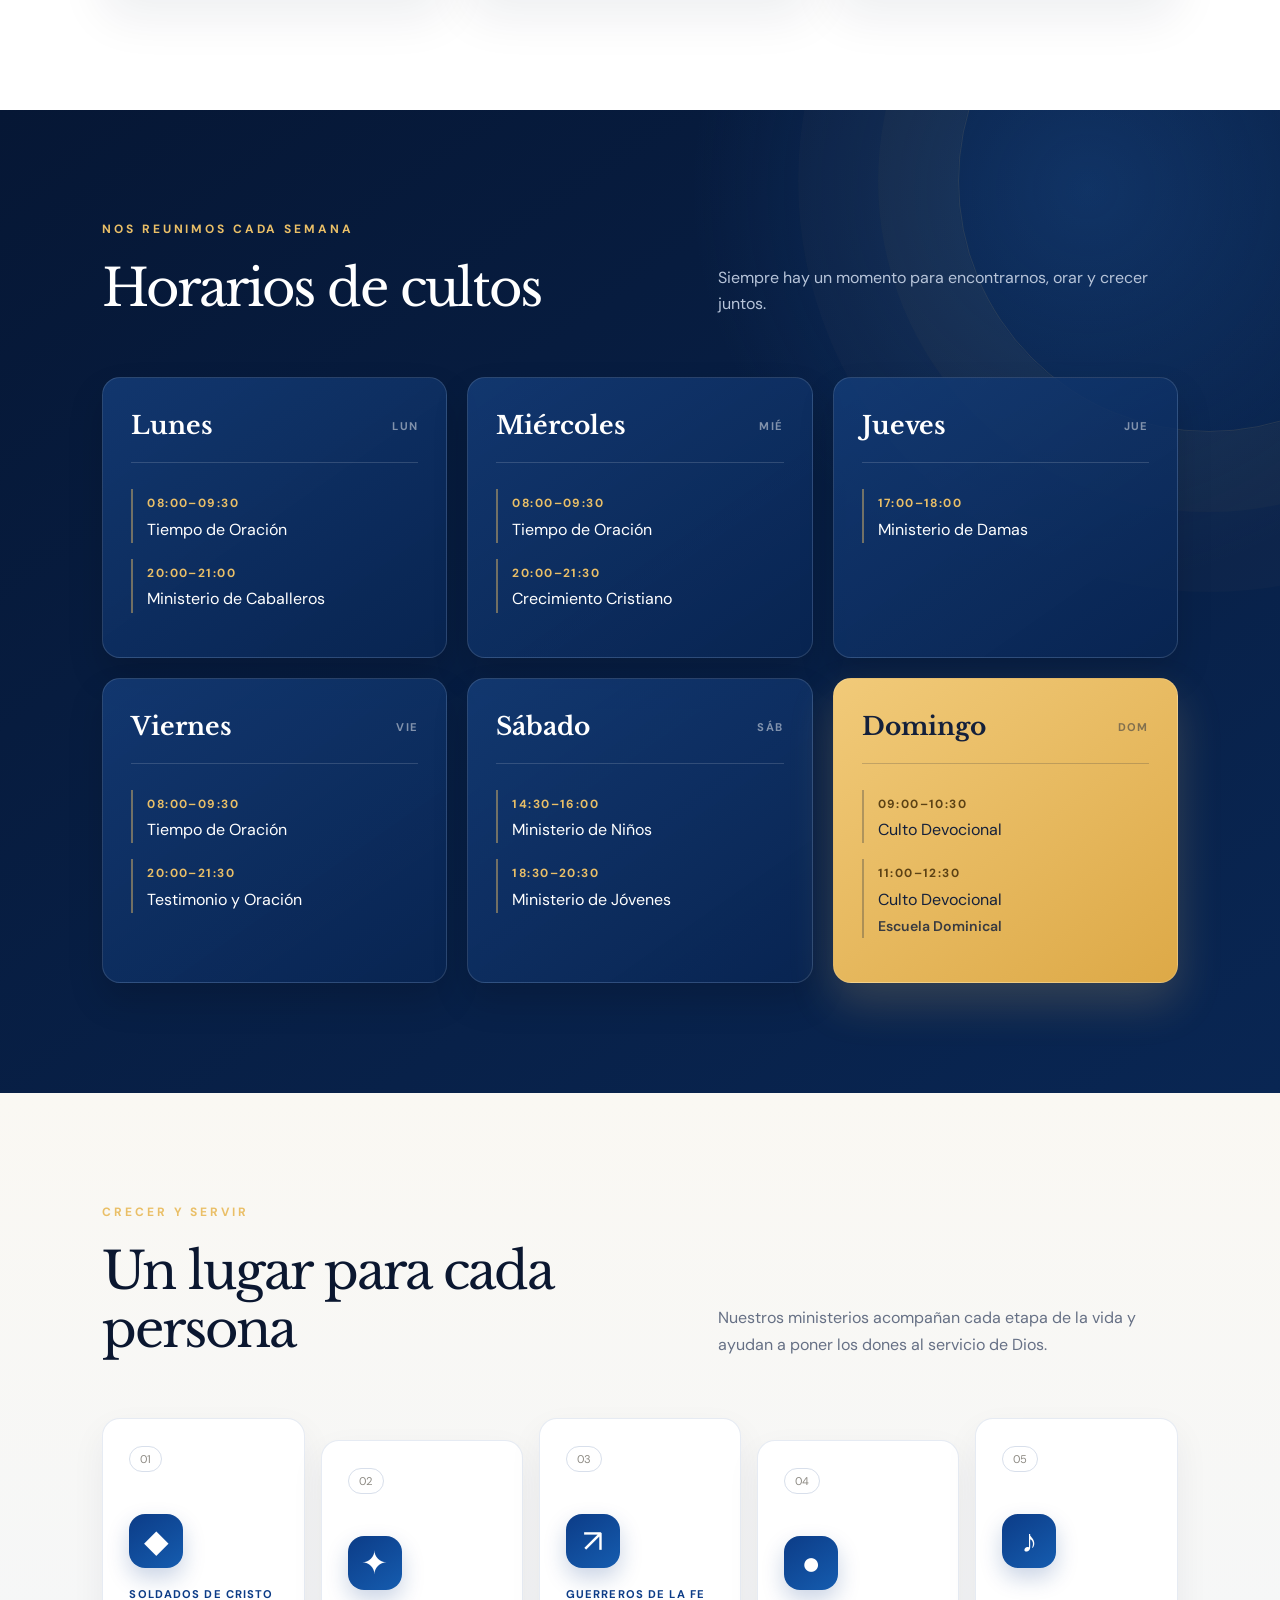
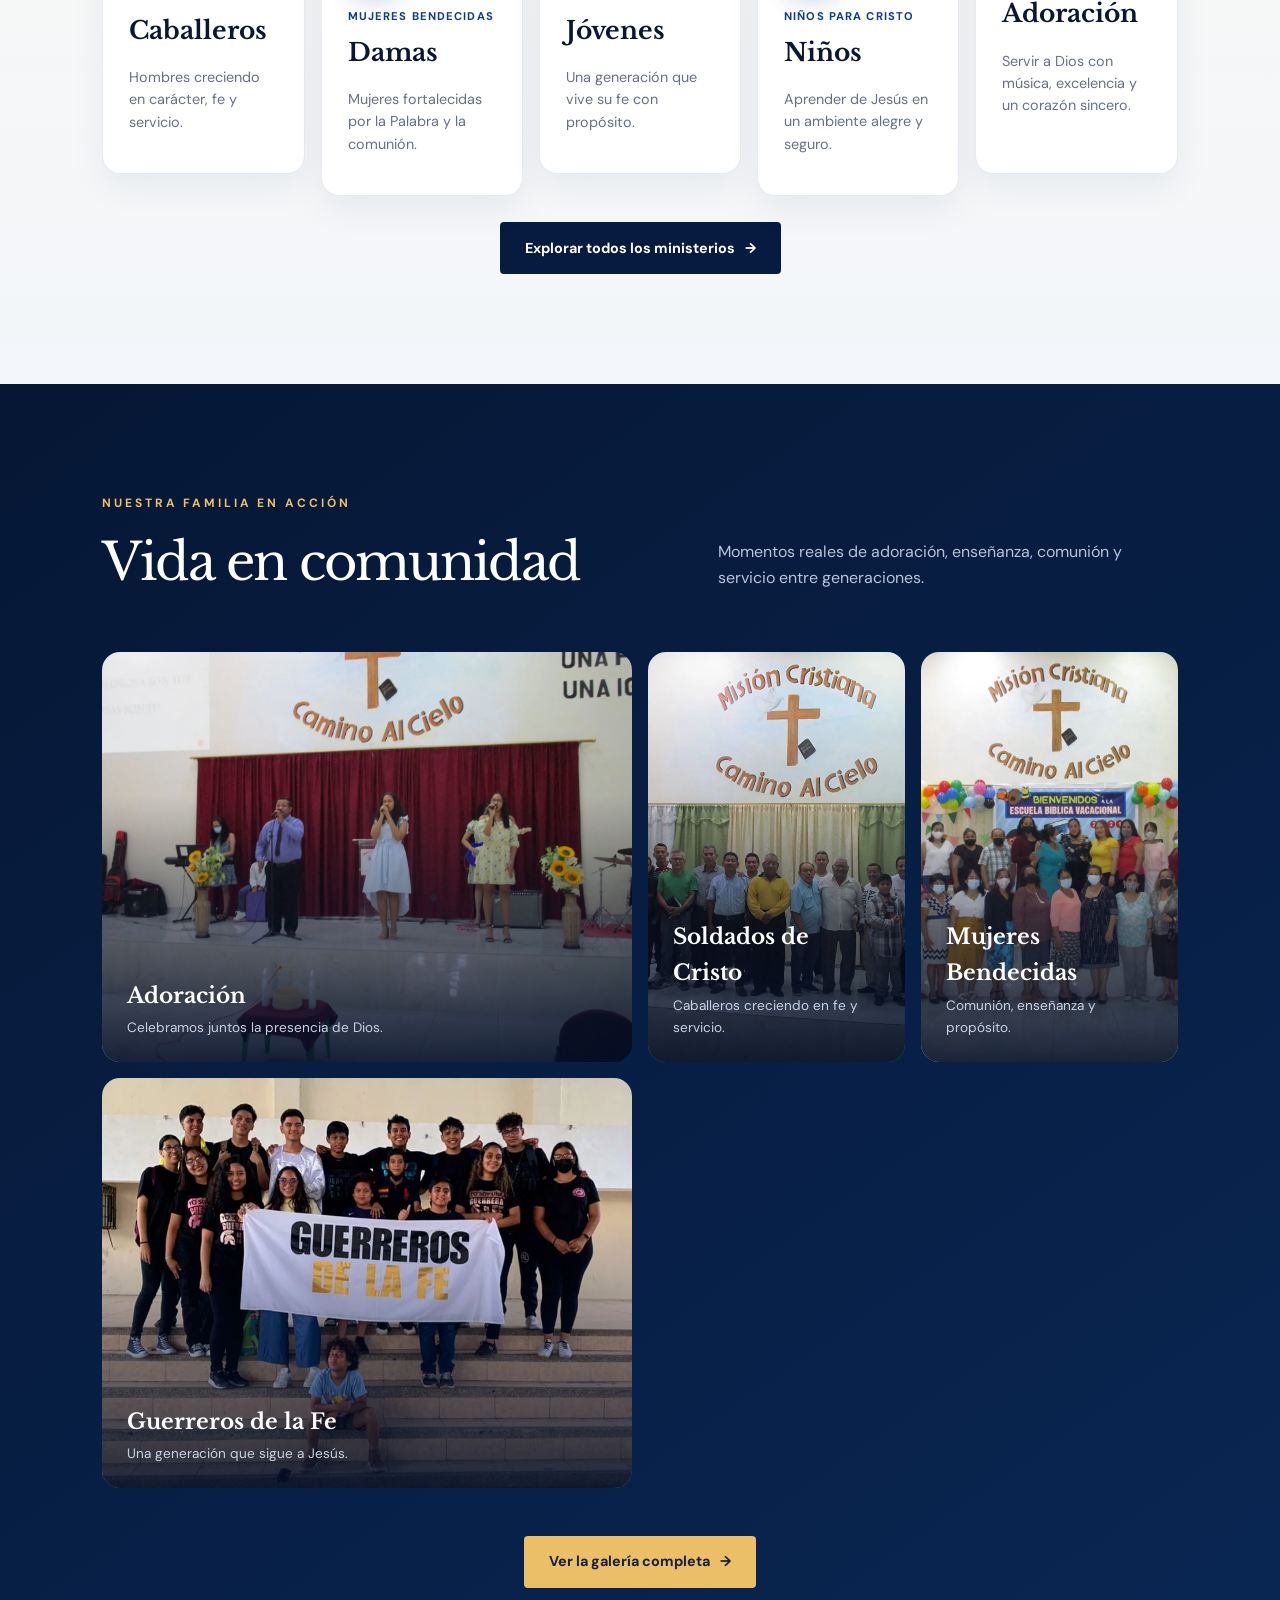
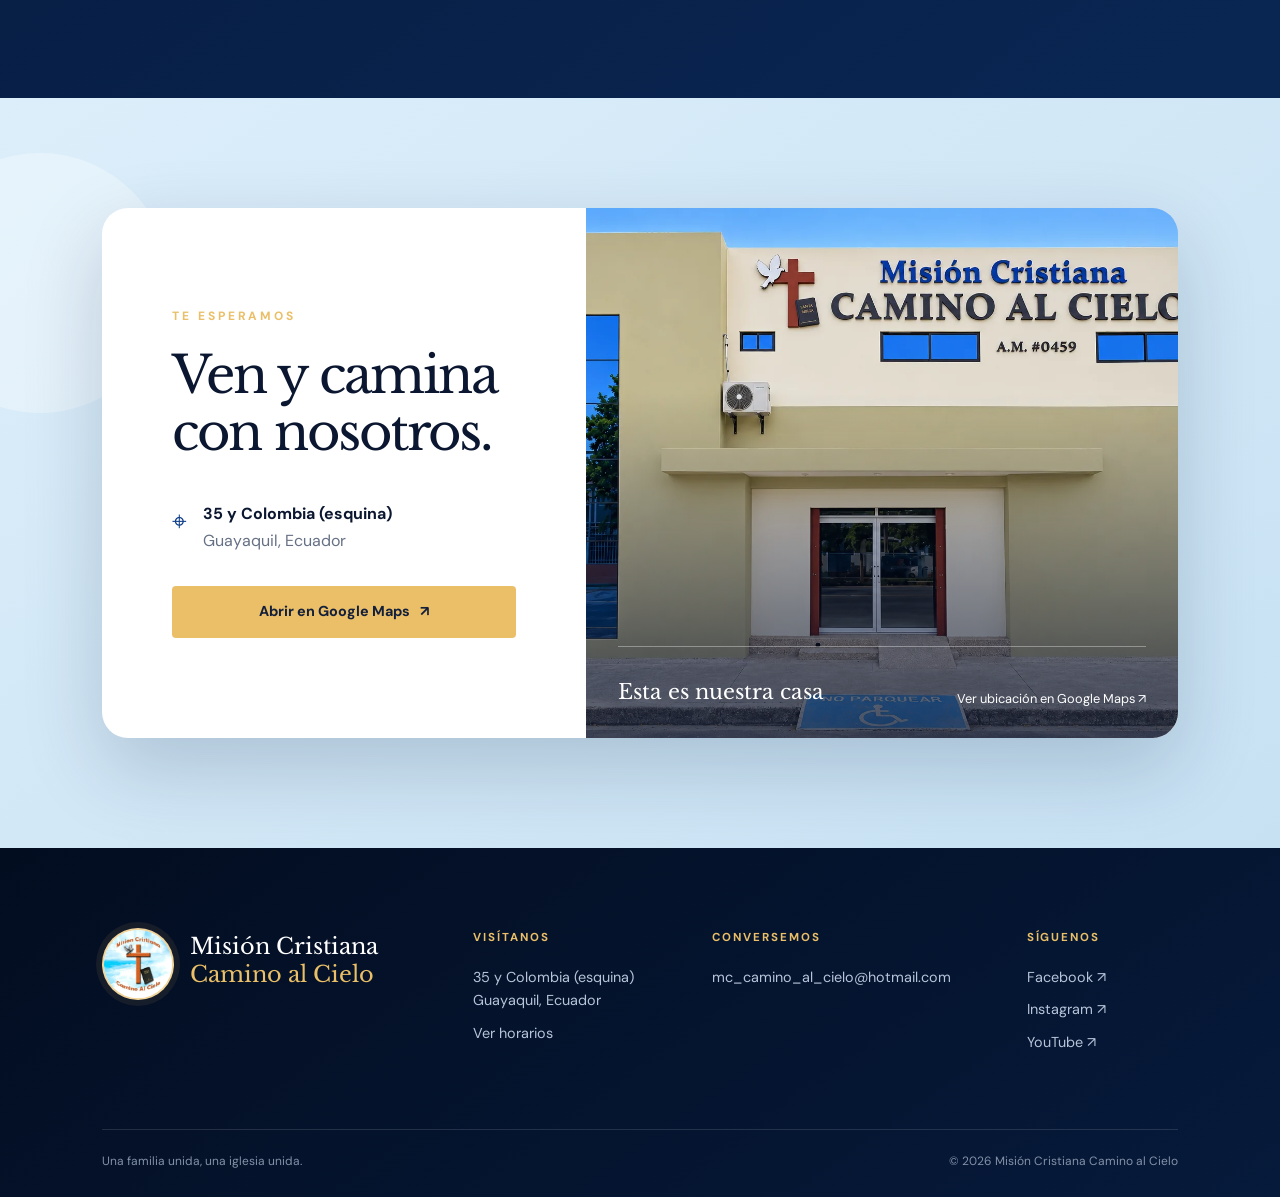
==== commit dfa373b4: "Optimizar imágenes del sitio con formato WebP" ====
--- a/index.html
+++ b/index.html
@@ -1,46 +1,46 @@
-<!doctype html>
-<html lang="es">
-<head>
-  <meta charset="utf-8">
-  <meta name="viewport" content="width=device-width, initial-scale=1">
-  <meta name="theme-color" content="#071a3f">
-  <meta name="description" content="Misión Cristiana Camino al Cielo en Guayaquil. Conoce nuestros horarios de cultos, ministerios y ubicación.">
-  <title>Misión Cristiana Camino al Cielo</title>
-  <link rel="preconnect" href="https://fonts.googleapis.com">
-  <link rel="preconnect" href="https://fonts.gstatic.com" crossorigin>
-  <link href="https://fonts.googleapis.com/css2?family=DM+Sans:wght@400;500;600;700&family=Libre+Baskerville:wght@400;700&display=swap" rel="stylesheet">
-  <link rel="icon" type="image/svg+xml" href="data:image/svg+xml,%3Csvg xmlns='http://www.w3.org/2000/svg' viewBox='0 0 64 64'%3E%3Crect width='64' height='64' rx='14' fill='%23071a3f'/%3E%3Cpath d='M32 10v40M20 22h24' stroke='%23eabf67' stroke-width='6' stroke-linecap='round'/%3E%3C/svg%3E">
-  <link rel="stylesheet" href="styles.css?v=20260929-4">
-</head>
-<body>
-  <header class="site-header" id="inicio">
-    <a class="brand" href="#inicio" aria-label="Ir al inicio">
-      <img class="official-logo" src="logo-camino-al-cielo.png" alt="Logo de Misión Cristiana Camino al Cielo">
-      <span><strong>Misión Cristiana</strong><small>Camino al Cielo</small></span>
-    </a>
-    <button class="menu-toggle" type="button" aria-expanded="false" aria-controls="main-nav"><span></span><span></span><span></span><span class="sr-only">Abrir menú</span></button>
-    <nav id="main-nav" aria-label="Navegación principal">
-      <a class="active" href="index.html">Inicio</a><a href="historia.html">Historia</a><a href="creemos.html">Creemos</a><a href="pastor.html">Pastor</a><a href="ministerios.html">Ministerios</a><a href="galeria.html">Galería</a>
-      <a class="nav-cta" href="#ubicacion">Visítanos</a>
-    </nav>
-  </header>
-
-  <main>
-    <section class="hero" aria-labelledby="hero-title">
-      <img src="camino-al-cielo-hero.png" alt="Sendero iluminado que asciende hacia un cielo radiante entre montañas">
-      <div class="hero-shade"></div>
-      <div class="hero-light" aria-hidden="true"></div>
-      <div class="hero-content">
-        <p class="eyebrow">Bienvenidos a casa</p>
-        <h1 id="hero-title">Hay un camino.<br><em>Hay esperanza.</em></h1>
-        <p class="hero-copy">Somos Misión Cristiana Camino al Cielo: una comunidad de fe en Guayaquil donde cada persona puede crecer, servir y caminar acompañada.</p>
-        <div class="hero-actions">
-          <a class="button primary" href="#horarios">Ver horarios</a>
-          <a class="button ghost" href="https://maps.app.goo.gl/MqLcbDUxTGVeMiTD8" target="_blank" rel="noopener">Cómo llegar <span aria-hidden="true">↗</span></a>
-          <a class="button live" href="https://www.facebook.com/misioncristianacaminoalcielo" target="_blank" rel="noopener"><span class="live-dot" aria-hidden="true"></span> Ver en vivo</a>
-        </div>
-      </div>
-      <a class="scroll-cue" href="#nosotros" aria-label="Continuar hacia la siguiente sección"><span></span></a>
+<!doctype html>
+<html lang="es">
+<head>
+  <meta charset="utf-8">
+  <meta name="viewport" content="width=device-width, initial-scale=1">
+  <meta name="theme-color" content="#071a3f">
+  <meta name="description" content="Misión Cristiana Camino al Cielo en Guayaquil. Conoce nuestros horarios de cultos, ministerios y ubicación.">
+  <title>Misión Cristiana Camino al Cielo</title>
+  <link rel="preconnect" href="https://fonts.googleapis.com">
+  <link rel="preconnect" href="https://fonts.gstatic.com" crossorigin>
+  <link href="https://fonts.googleapis.com/css2?family=DM+Sans:wght@400;500;600;700&family=Libre+Baskerville:wght@400;700&display=swap" rel="stylesheet">
+  <link rel="icon" type="image/svg+xml" href="data:image/svg+xml,%3Csvg xmlns='http://www.w3.org/2000/svg' viewBox='0 0 64 64'%3E%3Crect width='64' height='64' rx='14' fill='%23071a3f'/%3E%3Cpath d='M32 10v40M20 22h24' stroke='%23eabf67' stroke-width='6' stroke-linecap='round'/%3E%3C/svg%3E">
+  <link rel="stylesheet" href="styles.css?v=20260929-5">
+</head>
+<body>
+  <header class="site-header" id="inicio">
+    <a class="brand" href="#inicio" aria-label="Ir al inicio">
+      <img class="official-logo" src="logo-camino-al-cielo.webp" alt="Logo de Misión Cristiana Camino al Cielo" width="500" height="400" decoding="async">
+      <span><strong>Misión Cristiana</strong><small>Camino al Cielo</small></span>
+    </a>
+    <button class="menu-toggle" type="button" aria-expanded="false" aria-controls="main-nav"><span></span><span></span><span></span><span class="sr-only">Abrir menú</span></button>
+    <nav id="main-nav" aria-label="Navegación principal">
+      <a class="active" href="index.html">Inicio</a><a href="historia.html">Historia</a><a href="creemos.html">Creemos</a><a href="pastor.html">Pastor</a><a href="ministerios.html">Ministerios</a><a href="galeria.html">Galería</a>
+      <a class="nav-cta" href="#ubicacion">Visítanos</a>
+    </nav>
+  </header>
+
+  <main>
+    <section class="hero" aria-labelledby="hero-title">
+      <img src="camino-al-cielo-hero.webp" alt="Sendero iluminado que asciende hacia un cielo radiante entre montañas" width="1600" height="900" fetchpriority="high" decoding="async">
+      <div class="hero-shade"></div>
+      <div class="hero-light" aria-hidden="true"></div>
+      <div class="hero-content">
+        <p class="eyebrow">Bienvenidos a casa</p>
+        <h1 id="hero-title">Hay un camino.<br><em>Hay esperanza.</em></h1>
+        <p class="hero-copy">Somos Misión Cristiana Camino al Cielo: una comunidad de fe en Guayaquil donde cada persona puede crecer, servir y caminar acompañada.</p>
+        <div class="hero-actions">
+          <a class="button primary" href="#horarios">Ver horarios</a>
+          <a class="button ghost" href="https://maps.app.goo.gl/MqLcbDUxTGVeMiTD8" target="_blank" rel="noopener">Cómo llegar <span aria-hidden="true">↗</span></a>
+          <a class="button live" href="https://www.facebook.com/misioncristianacaminoalcielo" target="_blank" rel="noopener"><span class="live-dot" aria-hidden="true"></span> Ver en vivo</a>
+        </div>
+      </div>
+      <a class="scroll-cue" href="#nosotros" aria-label="Continuar hacia la siguiente sección"><span></span></a>
     </section>
 
     <nav class="quick-paths" aria-label="Accesos rápidos">
@@ -51,20 +51,20 @@
     </nav>
 
     <section class="welcome section" id="nosotros">
-      <div class="section-kicker">Una comunidad para ti</div>
-      <div class="welcome-grid">
-        <h2>Una familia unida,<br><span>una iglesia unida.</span></h2>
-        <div>
-          <p class="lead">Creemos en una fe que se vive en comunidad: compartiendo la Palabra, orando juntos y sirviendo con amor.</p>
-          <p>En Camino al Cielo encontrarás un lugar para acercarte a Dios y crecer junto a personas de todas las edades. Las puertas están abiertas para ti y tu familia.</p>
-          <a class="text-link" href="#ministerios">Conoce nuestros ministerios <span aria-hidden="true">→</span></a>
-        </div>
-      </div>
-    </section>
-
+      <div class="section-kicker">Una comunidad para ti</div>
+      <div class="welcome-grid">
+        <h2>Una familia unida,<br><span>una iglesia unida.</span></h2>
+        <div>
+          <p class="lead">Creemos en una fe que se vive en comunidad: compartiendo la Palabra, orando juntos y sirviendo con amor.</p>
+          <p>En Camino al Cielo encontrarás un lugar para acercarte a Dios y crecer junto a personas de todas las edades. Las puertas están abiertas para ti y tu familia.</p>
+          <a class="text-link" href="#ministerios">Conoce nuestros ministerios <span aria-hidden="true">→</span></a>
+        </div>
+      </div>
+    </section>
+
     <section class="church-verse" id="lema" aria-labelledby="lema-title">
-      <div class="verse-glow" aria-hidden="true"></div>
-      <div class="verse-inner reveal">
+      <div class="verse-glow" aria-hidden="true"></div>
+      <div class="verse-inner reveal">
         <div class="verse-values" aria-label="Una iglesia de fe, amor y esperanza">
           <div class="values-heading">
             <span class="values-cross" aria-hidden="true"></span>
@@ -76,112 +76,112 @@
             <span class="value-item value-hope"><small>03</small><strong>Esperanza</strong></span>
           </div>
           <p class="values-caption">Una familia unida, una iglesia unida.</p>
-        </div>
-        <figure class="verse-quote">
-          <span class="verse-mark" aria-hidden="true">“</span>
-          <figcaption class="section-kicker">Versículo lema de la iglesia</figcaption>
-          <blockquote id="lema-title">¡Mirad cuán bueno y cuán delicioso es habitar los hermanos juntos en armonía!</blockquote>
-          <cite>Salmos 133:1 <span>RVR1960</span></cite>
-        </figure>
-      </div>
+        </div>
+        <figure class="verse-quote">
+          <span class="verse-mark" aria-hidden="true">“</span>
+          <figcaption class="section-kicker">Versículo lema de la iglesia</figcaption>
+          <blockquote id="lema-title">¡Mirad cuán bueno y cuán delicioso es habitar los hermanos juntos en armonía!</blockquote>
+          <cite>Salmos 133:1 <span>RVR1960</span></cite>
+        </figure>
+      </div>
 </section>
-
-<section class="identity section" id="identidad">
-      <div class="section-heading">
-        <div><p class="section-kicker">Nuestra identidad</p><h2>Una historia de fe,<br>familia y servicio.</h2></div>
-        <p>Conoce las raíces, las convicciones y el llamado que dan vida a Misión Cristiana Camino al Cielo.</p>
-      </div>
-      <div class="identity-grid">
-        <a class="identity-card history-card" href="historia.html">
-          <span class="card-number">01</span>
-          <p class="card-label">Nuestra historia</p>
-          <h3>Un llamado que comenzó en 2009</h3>
-          <p>Después de un tiempo de oración y confirmación junto a su familia, el pastor Luis Sarmiento respondió al llamado de abrir una nueva obra en Guayaquil. Así nació una congregación dedicada a compartir el evangelio, adorar a Dios y caminar unida.</p><span class="card-link">Descubrir la historia →</span>
-        </a>
-        <a class="identity-card belief-card" href="creemos.html">
-          <span class="card-number">02</span>
-          <p class="card-label">Lo que creemos</p>
-          <h3>Cristo salva, santifica y transforma</h3>
-          <p>Creemos en un Dios único, vivo y verdadero; en Jesucristo como Salvador y Señor; en la salvación por gracia y misericordia; y en una familia creada por Dios para vivir en amor y unidad.</p><span class="card-link">Conocer nuestra fe →</span>
-        </a>
-        <a class="identity-card pastor-card" href="pastor.html">
-          <span class="card-number">03</span>
-          <p class="card-label">Nuestro pastor</p>
-          <h3>Pastor Luis Sarmiento</h3>
-          <p>Recibió a Cristo en 1962 y respondió al llamado ministerial formándose en el Instituto Bíblico Bereano y el Seminario Bíblico Alianza. Su trayectoria refleja una vida dedicada a la enseñanza de la Palabra y al servicio de la iglesia.</p><span class="card-link">Leer su trayectoria →</span>
-        </a>
-      </div>
-    </section>
-
-    <section class="schedule section" id="horarios">
-      <div class="section-heading light">
-        <div><p class="section-kicker">Nos reunimos cada semana</p><h2>Horarios de cultos</h2></div>
-        <p>Siempre hay un momento para encontrarnos, orar y crecer juntos.</p>
-      </div>
-      <div class="schedule-grid">
-        <article><h3>Lunes</h3><div class="event"><span>08:00–09:30</span><p>Tiempo de Oración</p></div><div class="event"><span>20:00–21:00</span><p>Ministerio de Caballeros</p></div></article>
-        <article><h3>Miércoles</h3><div class="event"><span>08:00–09:30</span><p>Tiempo de Oración</p></div><div class="event"><span>20:00–21:30</span><p>Crecimiento Cristiano</p></div></article>
-        <article><h3>Jueves</h3><div class="event"><span>17:00–18:00</span><p>Ministerio de Damas</p></div></article>
-        <article><h3>Viernes</h3><div class="event"><span>08:00–09:30</span><p>Tiempo de Oración</p></div><div class="event"><span>20:00–21:30</span><p>Testimonio y Oración</p></div></article>
-        <article><h3>Sábado</h3><div class="event"><span>14:30–16:00</span><p>Ministerio de Niños</p></div><div class="event"><span>18:30–20:30</span><p>Ministerio de Jóvenes</p></div></article>
-        <article class="featured"><h3>Domingo</h3><div class="event"><span>09:00–10:30</span><p>Culto Devocional</p></div><div class="event"><span>11:00–12:30</span><p>Culto Devocional<br><strong class="event-secondary">Escuela Dominical</strong></p></div></article>
-      </div>
-    </section>
-
-    <section class="ministries section" id="ministerios">
-      <div class="section-heading">
-        <div><p class="section-kicker">Crecer y servir</p><h2>Un lugar para cada persona</h2></div>
-        <p>Nuestros ministerios acompañan cada etapa de la vida y ayudan a poner los dones al servicio de Dios.</p>
-      </div>
-      <div class="ministry-list">
-        <article><span>01</span><div class="ministry-icon">◆</div><p class="ministry-name">Soldados de Cristo</p><h3>Caballeros</h3><p>Hombres creciendo en carácter, fe y servicio.</p></article>
-        <article><span>02</span><div class="ministry-icon">✦</div><p class="ministry-name">Mujeres Bendecidas</p><h3>Damas</h3><p>Mujeres fortalecidas por la Palabra y la comunión.</p></article>
-        <article><span>03</span><div class="ministry-icon">↗</div><p class="ministry-name">Guerreros de la Fe</p><h3>Jóvenes</h3><p>Una generación que vive su fe con propósito.</p></article>
-        <article><span>04</span><div class="ministry-icon">●</div><p class="ministry-name">Niños para Cristo</p><h3>Niños</h3><p>Aprender de Jesús en un ambiente alegre y seguro.</p></article>
-        <article><span>05</span><div class="ministry-icon">♪</div><h3>Adoración</h3><p>Servir a Dios con música, excelencia y un corazón sincero.</p></article>
-      </div>
-      <div class="section-action"><a class="button dark" href="ministerios.html">Explorar todos los ministerios <span aria-hidden="true">→</span></a></div>
-    </section>
-
-    <section class="gallery section" id="galeria">
-      <div class="section-heading light">
-        <div><p class="section-kicker">Nuestra familia en acción</p><h2>Vida en comunidad</h2></div>
-        <p>Momentos reales de adoración, enseñanza, comunión y servicio entre generaciones.</p>
-      </div>
-      <div class="gallery-grid">
-        <figure class="gallery-wide"><img src="ministerio-adoracion.jpg" alt="Culto de adoración de Misión Cristiana Camino al Cielo"><figcaption><strong>Adoración</strong><span>Celebramos juntos la presencia de Dios.</span></figcaption></figure>
-        <figure><img src="ministerio-caballeros.jpg" alt="Reunión del ministerio de caballeros"><figcaption><strong>Soldados de Cristo</strong><span>Caballeros creciendo en fe y servicio.</span></figcaption></figure>
-        <figure><img src="ministerio-damas.jpg" alt="Reunión del ministerio de damas"><figcaption><strong>Mujeres Bendecidas</strong><span>Comunión, enseñanza y propósito.</span></figcaption></figure>
-        <figure class="gallery-wide"><img src="ministerio-jovenes.jpg" alt="Reunión del ministerio de jóvenes"><figcaption><strong>Guerreros de la Fe</strong><span>Una generación que sigue a Jesús.</span></figcaption></figure>
-      </div>
-      <div class="section-action"><a class="button primary" href="galeria.html">Ver la galería completa <span aria-hidden="true">→</span></a></div>
-    </section>
-
-    <section class="location section" id="ubicacion">
-      <div class="location-card">
-        <div class="location-copy">
-          <p class="section-kicker">Te esperamos</p>
-          <h2>Ven y camina<br>con nosotros.</h2>
-          <div class="address"><span aria-hidden="true">⌖</span><div><strong>35 y Colombia (esquina)</strong><p>Guayaquil, Ecuador</p></div></div>
-          <a class="button primary" href="https://maps.app.goo.gl/MqLcbDUxTGVeMiTD8" target="_blank" rel="noopener">Abrir en Google Maps <span aria-hidden="true">↗</span></a>
-        </div>
-        <a class="church-photo" href="https://maps.app.goo.gl/MqLcbDUxTGVeMiTD8" target="_blank" rel="noopener" aria-label="Ver la ubicación de la iglesia en Google Maps">
-          <img src="fachada-iglesia.png" alt="Fachada de Misión Cristiana Camino al Cielo">
-          <span class="photo-caption"><strong>Esta es nuestra casa</strong><small>Ver ubicación en Google Maps ↗</small></span>
-        </a>
-      </div>
-    </section>
-  </main>
-
-  <footer>
-    <div class="footer-main">
-      <div class="footer-brand"><img class="official-logo footer-logo" src="logo-camino-al-cielo.png" alt="Logo de Misión Cristiana Camino al Cielo"><h2>Misión Cristiana<br><em>Camino al Cielo</em></h2></div>
-      <div><h3>Visítanos</h3><p>35 y Colombia (esquina)<br>Guayaquil, Ecuador</p><a href="#horarios">Ver horarios</a></div>
-      <div><h3>Conversemos</h3><a href="mailto:mc_camino_al_cielo@hotmail.com">mc_camino_al_cielo@hotmail.com</a></div>
-      <div><h3>Síguenos</h3><a href="https://www.facebook.com/misioncristianacaminoalcielo" target="_blank" rel="noopener">Facebook ↗</a><a href="https://www.instagram.com/mc.camino.al.cielo/" target="_blank" rel="noopener">Instagram ↗</a><a href="https://www.youtube.com/@MCCaminoAlCielo" target="_blank" rel="noopener">YouTube ↗</a></div>
-    </div>
-    <div class="footer-bottom"><p>Una familia unida, una iglesia unida.</p><p>© <span id="year"></span> Misión Cristiana Camino al Cielo</p></div>
-  </footer>
-  <script src="script.js?v=20260929-4"></script>
-</body>
-</html>
+
+<section class="identity section" id="identidad">
+      <div class="section-heading">
+        <div><p class="section-kicker">Nuestra identidad</p><h2>Una historia de fe,<br>familia y servicio.</h2></div>
+        <p>Conoce las raíces, las convicciones y el llamado que dan vida a Misión Cristiana Camino al Cielo.</p>
+      </div>
+      <div class="identity-grid">
+        <a class="identity-card history-card" href="historia.html">
+          <span class="card-number">01</span>
+          <p class="card-label">Nuestra historia</p>
+          <h3>Un llamado que comenzó en 2009</h3>
+          <p>Después de un tiempo de oración y confirmación junto a su familia, el pastor Luis Sarmiento respondió al llamado de abrir una nueva obra en Guayaquil. Así nació una congregación dedicada a compartir el evangelio, adorar a Dios y caminar unida.</p><span class="card-link">Descubrir la historia →</span>
+        </a>
+        <a class="identity-card belief-card" href="creemos.html">
+          <span class="card-number">02</span>
+          <p class="card-label">Lo que creemos</p>
+          <h3>Cristo salva, santifica y transforma</h3>
+          <p>Creemos en un Dios único, vivo y verdadero; en Jesucristo como Salvador y Señor; en la salvación por gracia y misericordia; y en una familia creada por Dios para vivir en amor y unidad.</p><span class="card-link">Conocer nuestra fe →</span>
+        </a>
+        <a class="identity-card pastor-card" href="pastor.html">
+          <span class="card-number">03</span>
+          <p class="card-label">Nuestro pastor</p>
+          <h3>Pastor Luis Sarmiento</h3>
+          <p>Recibió a Cristo en 1962 y respondió al llamado ministerial formándose en el Instituto Bíblico Bereano y el Seminario Bíblico Alianza. Su trayectoria refleja una vida dedicada a la enseñanza de la Palabra y al servicio de la iglesia.</p><span class="card-link">Leer su trayectoria →</span>
+        </a>
+      </div>
+    </section>
+
+    <section class="schedule section" id="horarios">
+      <div class="section-heading light">
+        <div><p class="section-kicker">Nos reunimos cada semana</p><h2>Horarios de cultos</h2></div>
+        <p>Siempre hay un momento para encontrarnos, orar y crecer juntos.</p>
+      </div>
+      <div class="schedule-grid">
+        <article><h3>Lunes</h3><div class="event"><span>08:00–09:30</span><p>Tiempo de Oración</p></div><div class="event"><span>20:00–21:00</span><p>Ministerio de Caballeros</p></div></article>
+        <article><h3>Miércoles</h3><div class="event"><span>08:00–09:30</span><p>Tiempo de Oración</p></div><div class="event"><span>20:00–21:30</span><p>Crecimiento Cristiano</p></div></article>
+        <article><h3>Jueves</h3><div class="event"><span>17:00–18:00</span><p>Ministerio de Damas</p></div></article>
+        <article><h3>Viernes</h3><div class="event"><span>08:00–09:30</span><p>Tiempo de Oración</p></div><div class="event"><span>20:00–21:30</span><p>Testimonio y Oración</p></div></article>
+        <article><h3>Sábado</h3><div class="event"><span>14:30–16:00</span><p>Ministerio de Niños</p></div><div class="event"><span>18:30–20:30</span><p>Ministerio de Jóvenes</p></div></article>
+        <article class="featured"><h3>Domingo</h3><div class="event"><span>09:00–10:30</span><p>Culto Devocional</p></div><div class="event"><span>11:00–12:30</span><p>Culto Devocional<br><strong class="event-secondary">Escuela Dominical</strong></p></div></article>
+      </div>
+    </section>
+
+    <section class="ministries section" id="ministerios">
+      <div class="section-heading">
+        <div><p class="section-kicker">Crecer y servir</p><h2>Un lugar para cada persona</h2></div>
+        <p>Nuestros ministerios acompañan cada etapa de la vida y ayudan a poner los dones al servicio de Dios.</p>
+      </div>
+      <div class="ministry-list">
+        <article><span>01</span><div class="ministry-icon">◆</div><p class="ministry-name">Soldados de Cristo</p><h3>Caballeros</h3><p>Hombres creciendo en carácter, fe y servicio.</p></article>
+        <article><span>02</span><div class="ministry-icon">✦</div><p class="ministry-name">Mujeres Bendecidas</p><h3>Damas</h3><p>Mujeres fortalecidas por la Palabra y la comunión.</p></article>
+        <article><span>03</span><div class="ministry-icon">↗</div><p class="ministry-name">Guerreros de la Fe</p><h3>Jóvenes</h3><p>Una generación que vive su fe con propósito.</p></article>
+        <article><span>04</span><div class="ministry-icon">●</div><p class="ministry-name">Niños para Cristo</p><h3>Niños</h3><p>Aprender de Jesús en un ambiente alegre y seguro.</p></article>
+        <article><span>05</span><div class="ministry-icon">♪</div><h3>Adoración</h3><p>Servir a Dios con música, excelencia y un corazón sincero.</p></article>
+      </div>
+      <div class="section-action"><a class="button dark" href="ministerios.html">Explorar todos los ministerios <span aria-hidden="true">→</span></a></div>
+    </section>
+
+    <section class="gallery section" id="galeria">
+      <div class="section-heading light">
+        <div><p class="section-kicker">Nuestra familia en acción</p><h2>Vida en comunidad</h2></div>
+        <p>Momentos reales de adoración, enseñanza, comunión y servicio entre generaciones.</p>
+      </div>
+      <div class="gallery-grid">
+        <figure class="gallery-wide"><img src="ministerio-adoracion.webp" alt="Culto de adoración de Misión Cristiana Camino al Cielo" width="1600" height="1200" loading="lazy" decoding="async"><figcaption><strong>Adoración</strong><span>Celebramos juntos la presencia de Dios.</span></figcaption></figure>
+        <figure><img src="ministerio-caballeros.webp" alt="Reunión del ministerio de caballeros" width="1000" height="750" loading="lazy" decoding="async"><figcaption><strong>Soldados de Cristo</strong><span>Caballeros creciendo en fe y servicio.</span></figcaption></figure>
+        <figure><img src="ministerio-damas.webp" alt="Reunión del ministerio de damas" width="1600" height="1200" loading="lazy" decoding="async"><figcaption><strong>Mujeres Bendecidas</strong><span>Comunión, enseñanza y propósito.</span></figcaption></figure>
+        <figure class="gallery-wide"><img src="ministerio-jovenes.webp" alt="Reunión del ministerio de jóvenes" width="948" height="711" loading="lazy" decoding="async"><figcaption><strong>Guerreros de la Fe</strong><span>Una generación que sigue a Jesús.</span></figcaption></figure>
+      </div>
+      <div class="section-action"><a class="button primary" href="galeria.html">Ver la galería completa <span aria-hidden="true">→</span></a></div>
+    </section>
+
+    <section class="location section" id="ubicacion">
+      <div class="location-card">
+        <div class="location-copy">
+          <p class="section-kicker">Te esperamos</p>
+          <h2>Ven y camina<br>con nosotros.</h2>
+          <div class="address"><span aria-hidden="true">⌖</span><div><strong>35 y Colombia (esquina)</strong><p>Guayaquil, Ecuador</p></div></div>
+          <a class="button primary" href="https://maps.app.goo.gl/MqLcbDUxTGVeMiTD8" target="_blank" rel="noopener">Abrir en Google Maps <span aria-hidden="true">↗</span></a>
+        </div>
+        <a class="church-photo" href="https://maps.app.goo.gl/MqLcbDUxTGVeMiTD8" target="_blank" rel="noopener" aria-label="Ver la ubicación de la iglesia en Google Maps">
+          <img src="fachada-iglesia.webp" alt="Fachada de Misión Cristiana Camino al Cielo" width="1536" height="1024" loading="lazy" decoding="async">
+          <span class="photo-caption"><strong>Esta es nuestra casa</strong><small>Ver ubicación en Google Maps ↗</small></span>
+        </a>
+      </div>
+    </section>
+  </main>
+
+  <footer>
+    <div class="footer-main">
+      <div class="footer-brand"><img class="official-logo footer-logo" src="logo-camino-al-cielo.webp" alt="Logo de Misión Cristiana Camino al Cielo" width="500" height="400" loading="lazy" decoding="async"><h2>Misión Cristiana<br><em>Camino al Cielo</em></h2></div>
+      <div><h3>Visítanos</h3><p>35 y Colombia (esquina)<br>Guayaquil, Ecuador</p><a href="#horarios">Ver horarios</a></div>
+      <div><h3>Conversemos</h3><a href="mailto:mc_camino_al_cielo@hotmail.com">mc_camino_al_cielo@hotmail.com</a></div>
+      <div><h3>Síguenos</h3><a href="https://www.facebook.com/misioncristianacaminoalcielo" target="_blank" rel="noopener">Facebook ↗</a><a href="https://www.instagram.com/mc.camino.al.cielo/" target="_blank" rel="noopener">Instagram ↗</a><a href="https://www.youtube.com/@MCCaminoAlCielo" target="_blank" rel="noopener">YouTube ↗</a></div>
+    </div>
+    <div class="footer-bottom"><p>Una familia unida, una iglesia unida.</p><p>© <span id="year"></span> Misión Cristiana Camino al Cielo</p></div>
+  </footer>
+  <script src="script.js?v=20260929-5"></script>
+</body>
+</html>
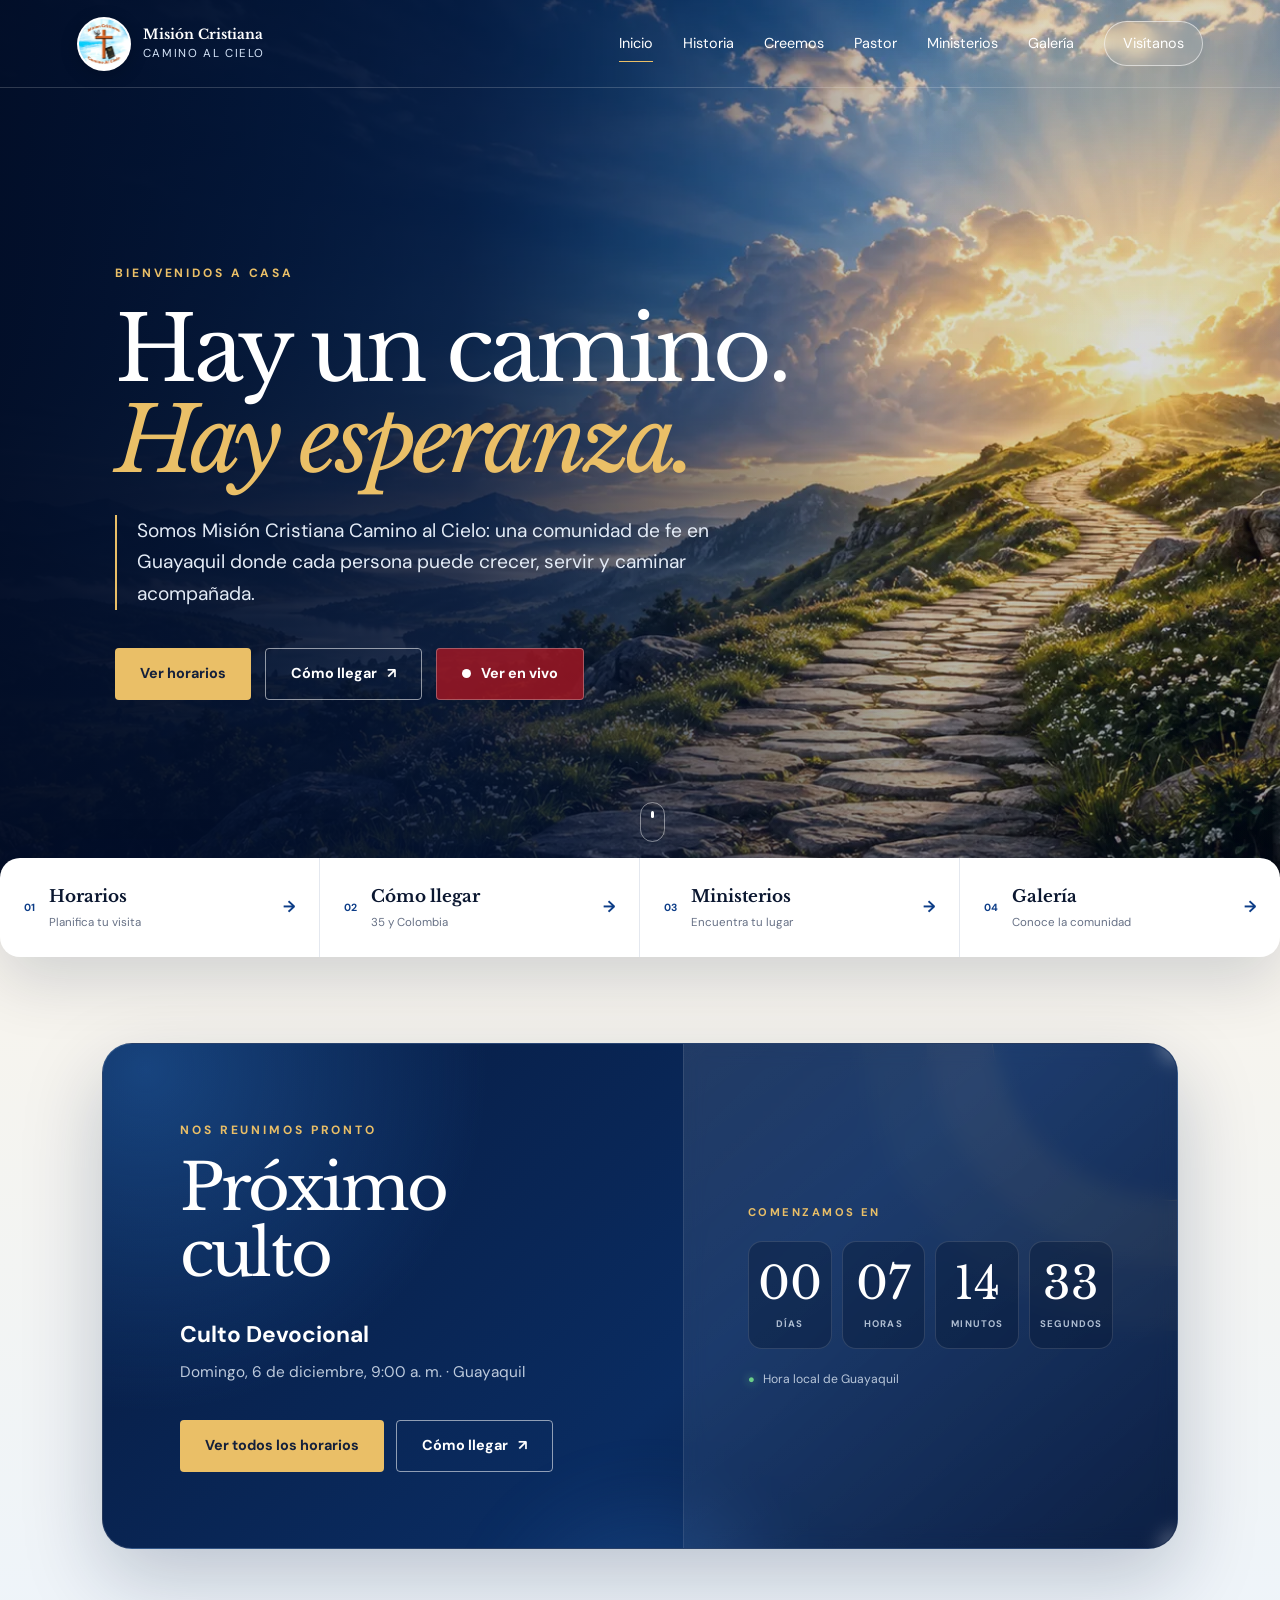
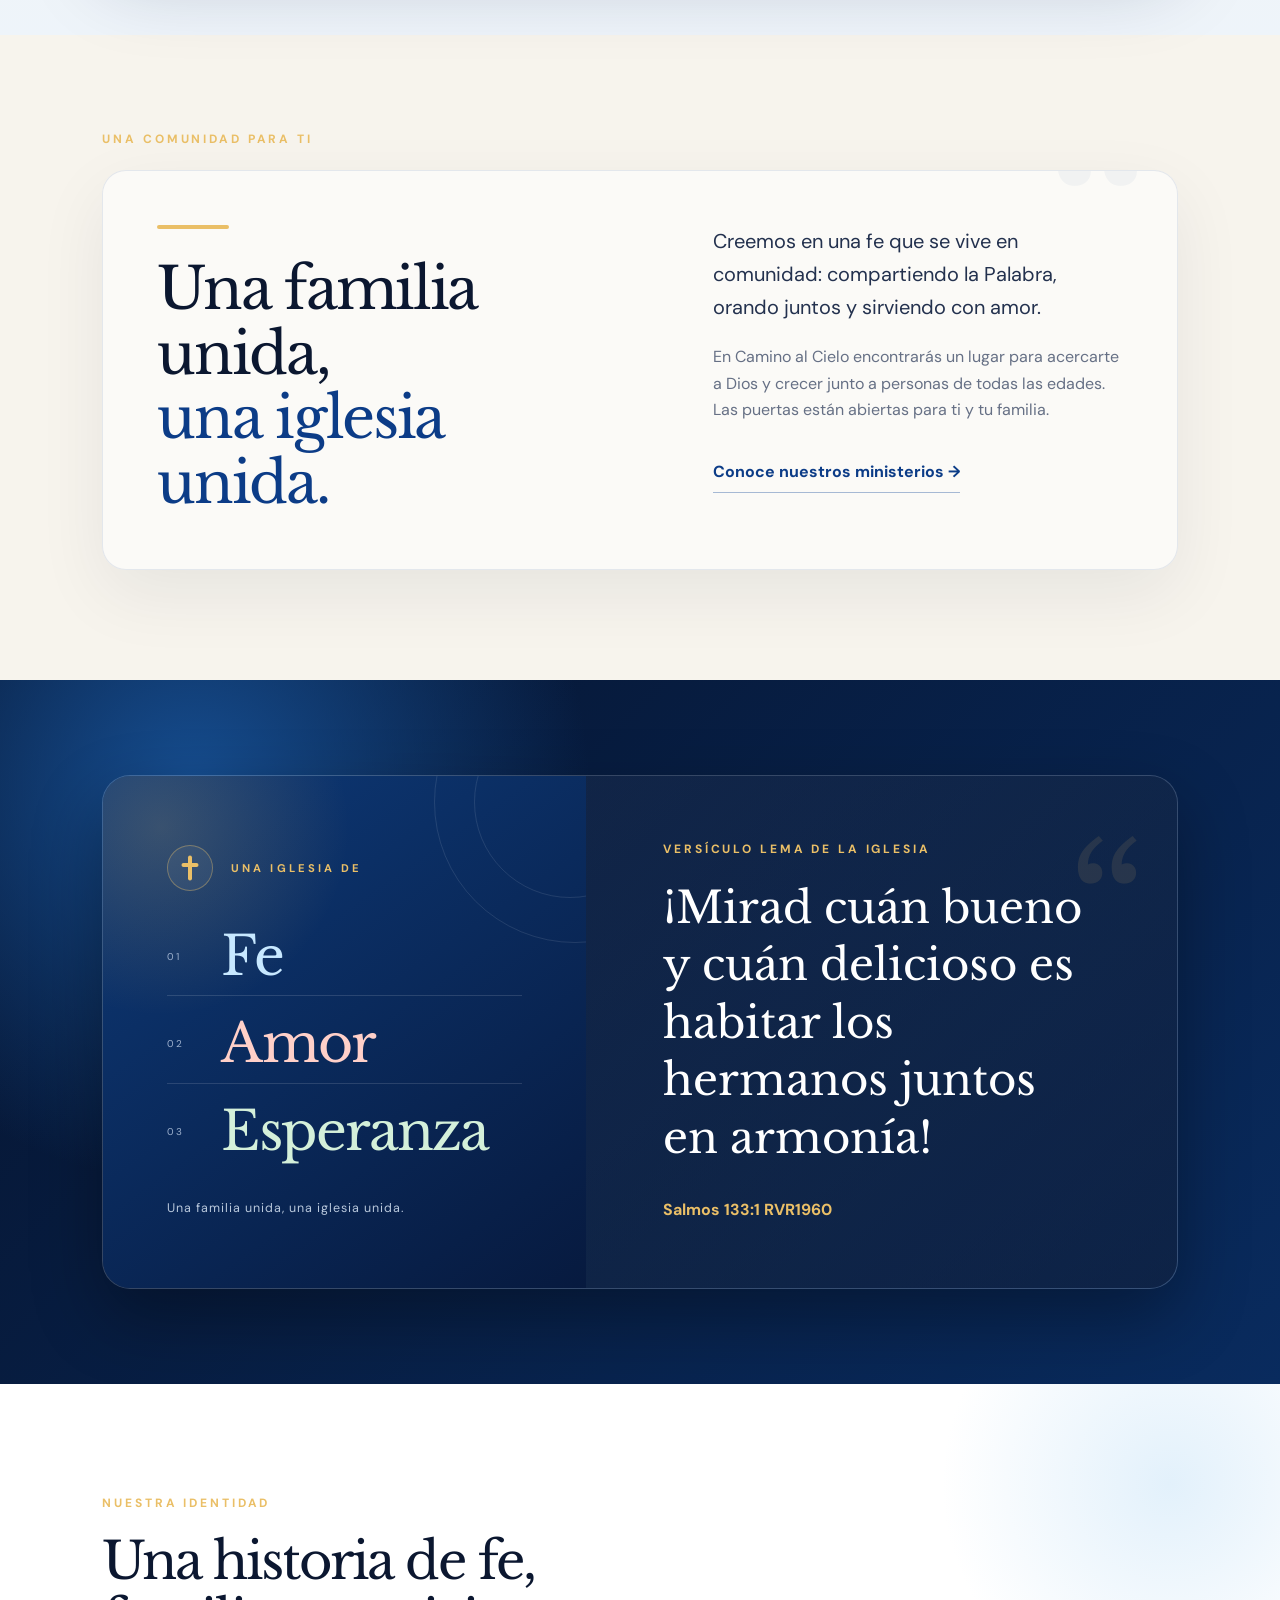
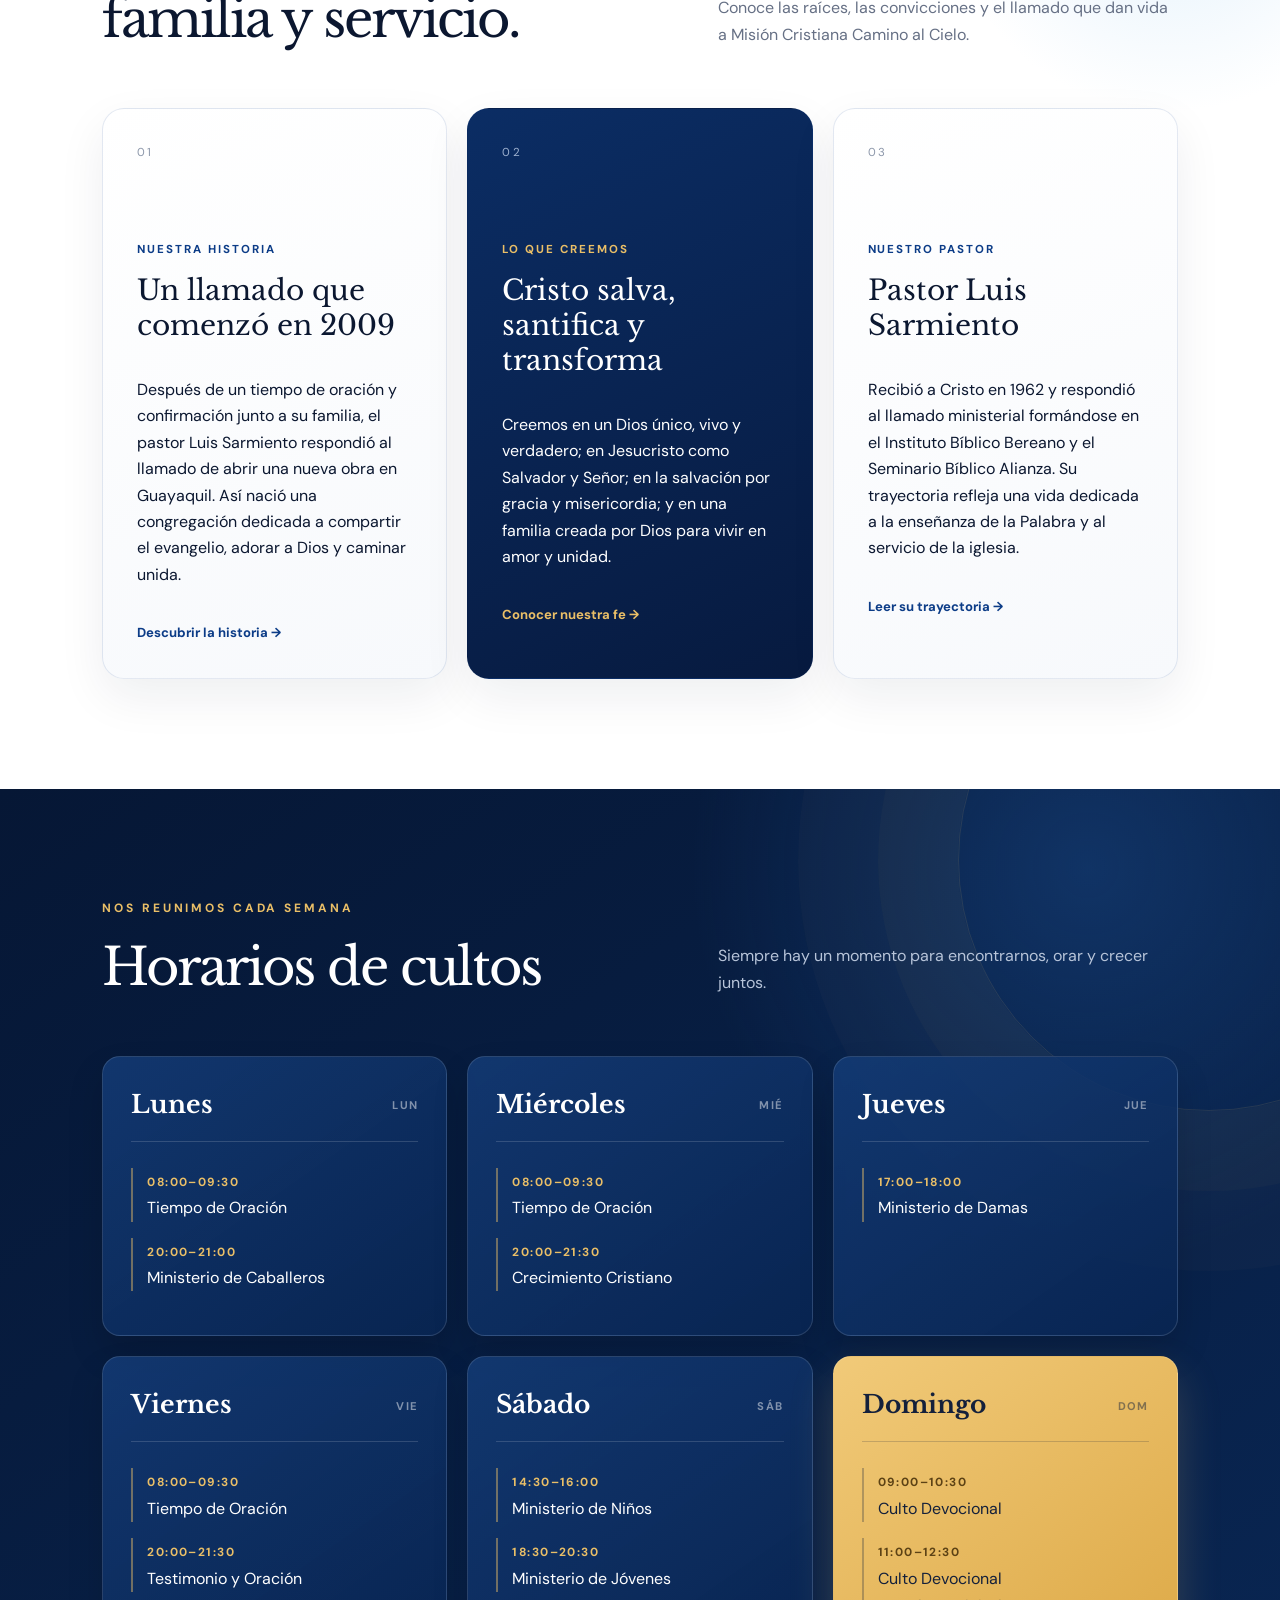
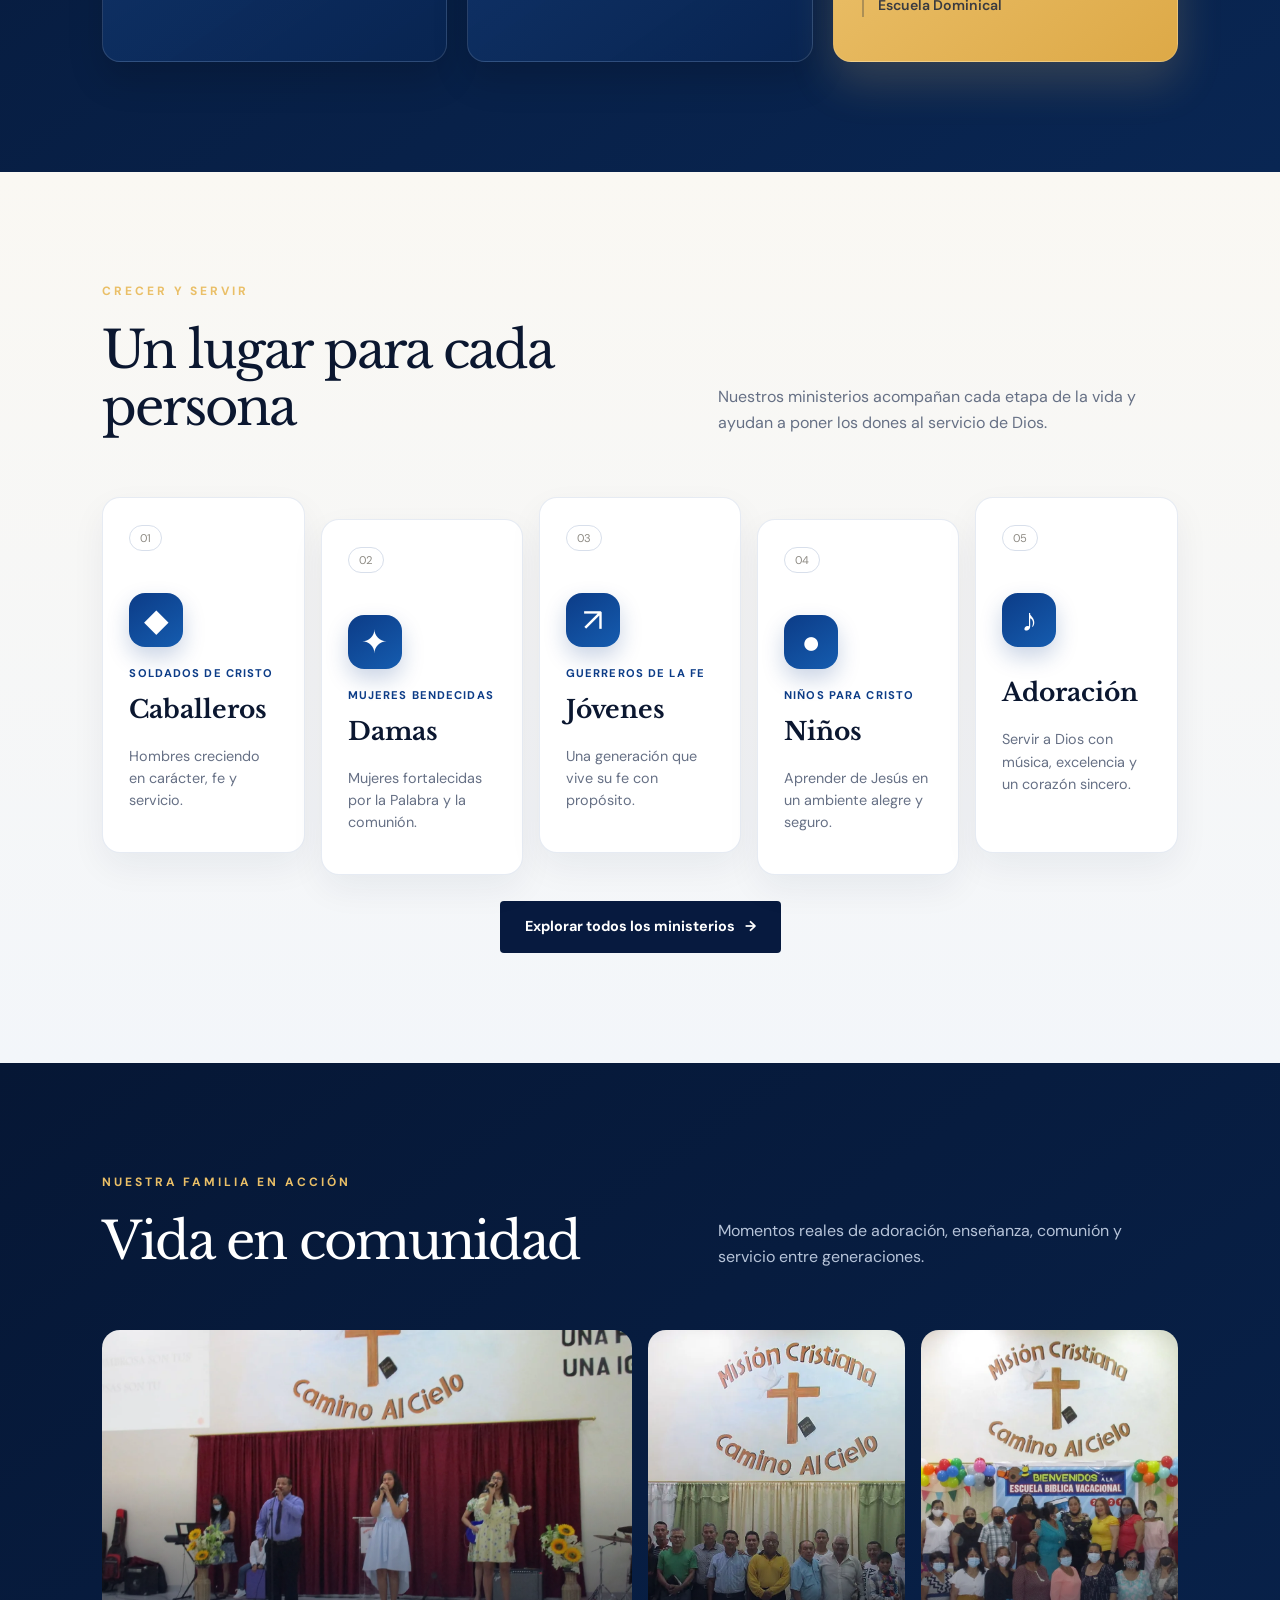
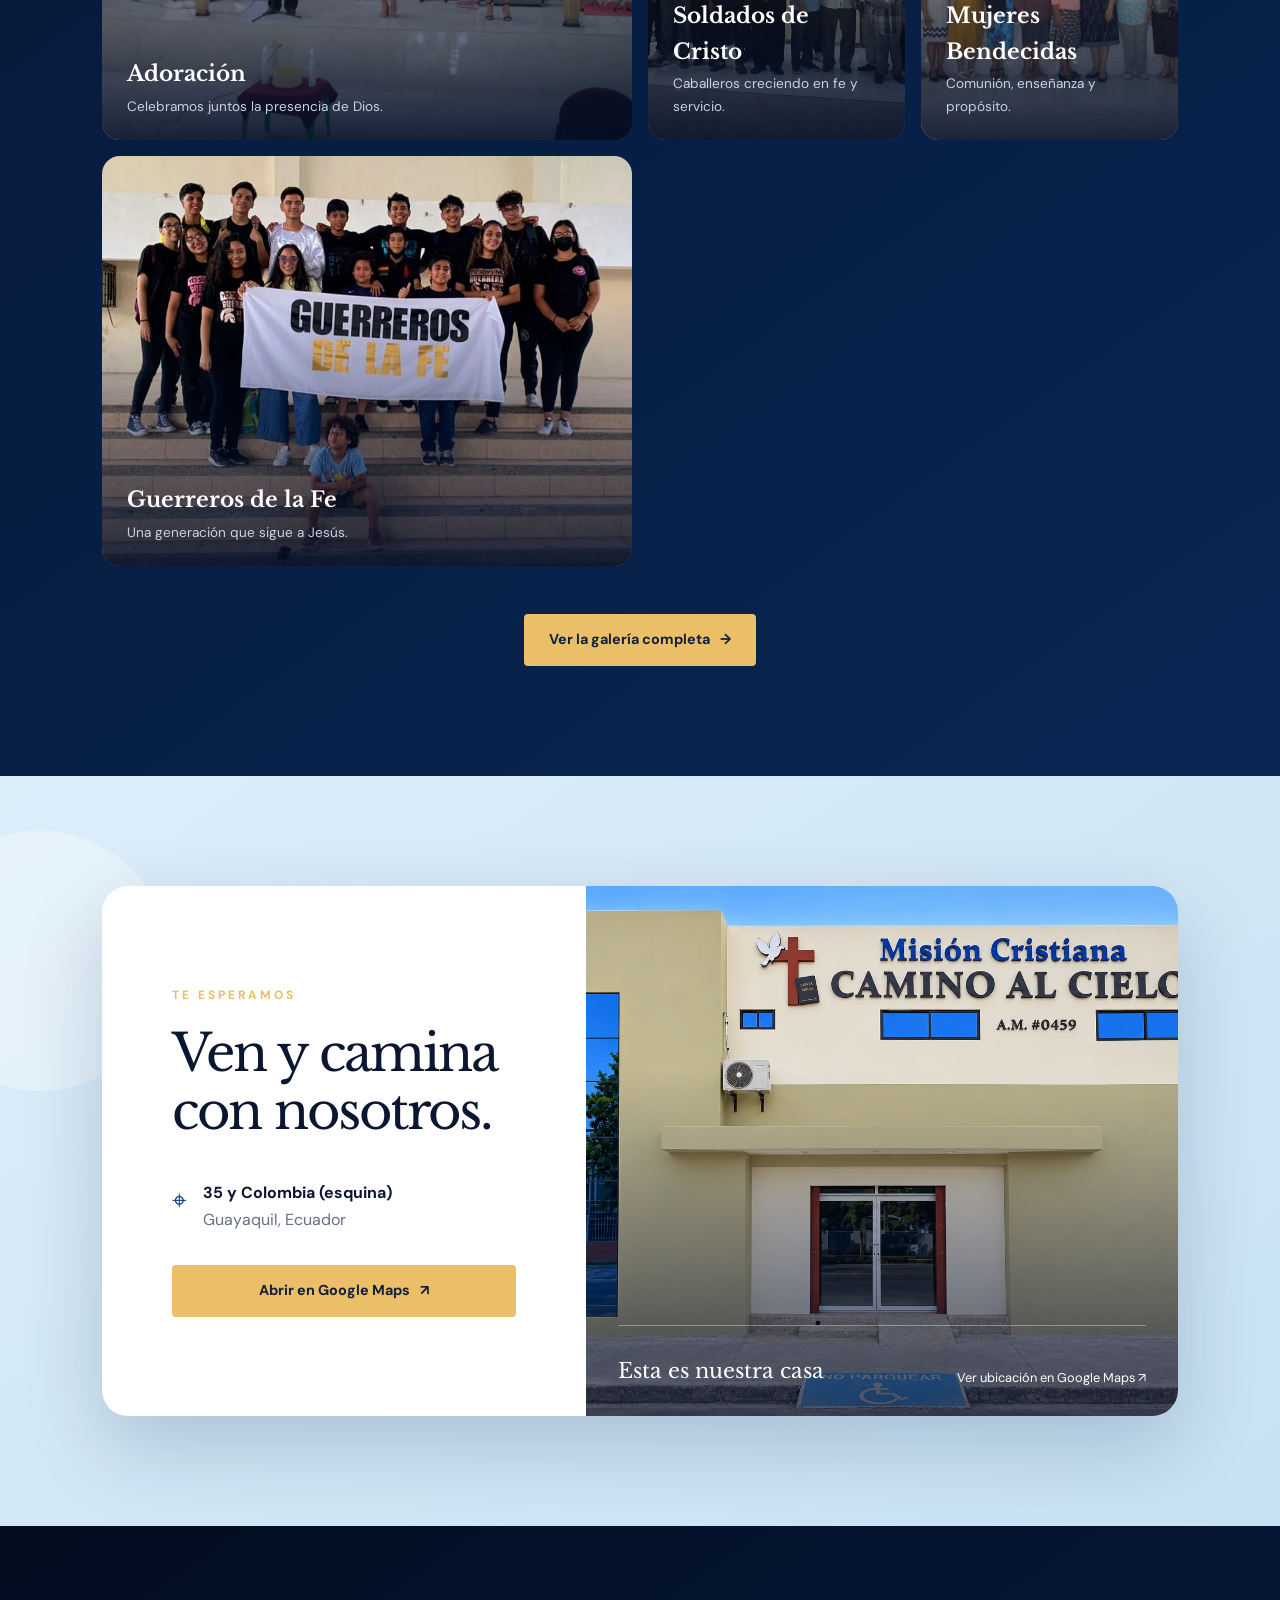
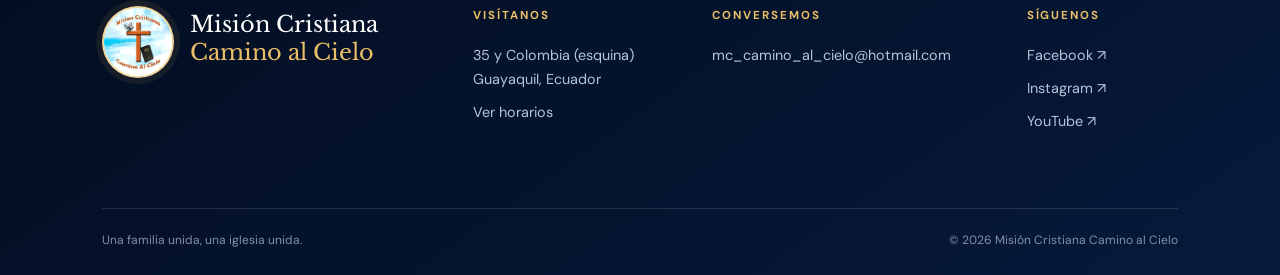
==== commit 4daaeea7: "Agregar próximo culto y datos estructurados Incluye cuenta regresiva responsiva con hora de Guayaqui" ====
--- a/index.html
+++ b/index.html
@@ -10,7 +10,81 @@
   <link rel="preconnect" href="https://fonts.gstatic.com" crossorigin>
   <link href="https://fonts.googleapis.com/css2?family=DM+Sans:wght@400;500;600;700&family=Libre+Baskerville:wght@400;700&display=swap" rel="stylesheet">
   <link rel="icon" type="image/svg+xml" href="data:image/svg+xml,%3Csvg xmlns='http://www.w3.org/2000/svg' viewBox='0 0 64 64'%3E%3Crect width='64' height='64' rx='14' fill='%23071a3f'/%3E%3Cpath d='M32 10v40M20 22h24' stroke='%23eabf67' stroke-width='6' stroke-linecap='round'/%3E%3C/svg%3E">
-  <link rel="stylesheet" href="styles.css?v=20260929-5">
+  <link rel="stylesheet" href="styles.css?v=20260930-1">
+  <script type="application/ld+json">
+  {
+    "@context": "https://schema.org",
+    "@graph": [
+      {
+        "@type": "Church",
+        "@id": "https://tecnojimbo.github.io/camino-al-cielo/#iglesia",
+        "name": "Misión Cristiana Camino al Cielo",
+        "url": "https://tecnojimbo.github.io/camino-al-cielo/",
+        "logo": "https://tecnojimbo.github.io/camino-al-cielo/logo-camino-al-cielo.webp",
+        "image": "https://tecnojimbo.github.io/camino-al-cielo/fachada-iglesia.webp",
+        "slogan": "Una familia unida, una iglesia unida",
+        "email": "mailto:mc_camino_al_cielo@hotmail.com",
+        "address": {
+          "@type": "PostalAddress",
+          "streetAddress": "35 y Colombia (Esquina)",
+          "addressLocality": "Guayaquil",
+          "postalCode": "090415",
+          "addressCountry": "EC"
+        },
+        "hasMap": "https://maps.app.goo.gl/MqLcbDUxTGVeMiTD8",
+        "sameAs": [
+          "https://www.facebook.com/misioncristianacaminoalcielo",
+          "https://www.instagram.com/mc.camino.al.cielo/",
+          "https://www.youtube.com/@MCCaminoAlCielo"
+        ]
+      },
+      {
+        "@type": "Event",
+        "@id": "https://tecnojimbo.github.io/camino-al-cielo/#oracion",
+        "name": "Tiempo de Oración",
+        "description": "Reunión de oración de Misión Cristiana Camino al Cielo.",
+        "eventAttendanceMode": "https://schema.org/OfflineEventAttendanceMode",
+        "location": { "@id": "https://tecnojimbo.github.io/camino-al-cielo/#iglesia" },
+        "organizer": { "@id": "https://tecnojimbo.github.io/camino-al-cielo/#iglesia" },
+        "eventSchedule": [
+          { "@type": "Schedule", "repeatFrequency": "P1W", "byDay": "https://schema.org/Monday", "startTime": "08:00", "endTime": "09:30", "scheduleTimezone": "America/Guayaquil" },
+          { "@type": "Schedule", "repeatFrequency": "P1W", "byDay": "https://schema.org/Wednesday", "startTime": "08:00", "endTime": "09:30", "scheduleTimezone": "America/Guayaquil" },
+          { "@type": "Schedule", "repeatFrequency": "P1W", "byDay": "https://schema.org/Friday", "startTime": "08:00", "endTime": "09:30", "scheduleTimezone": "America/Guayaquil" }
+        ]
+      },
+      {
+        "@type": "Event",
+        "@id": "https://tecnojimbo.github.io/camino-al-cielo/#culto-devocional",
+        "name": "Culto Devocional",
+        "description": "Culto dominical de Misión Cristiana Camino al Cielo.",
+        "eventAttendanceMode": "https://schema.org/OfflineEventAttendanceMode",
+        "location": { "@id": "https://tecnojimbo.github.io/camino-al-cielo/#iglesia" },
+        "organizer": { "@id": "https://tecnojimbo.github.io/camino-al-cielo/#iglesia" },
+        "eventSchedule": [
+          { "@type": "Schedule", "repeatFrequency": "P1W", "byDay": "https://schema.org/Sunday", "startTime": "09:00", "endTime": "10:30", "scheduleTimezone": "America/Guayaquil" },
+          { "@type": "Schedule", "repeatFrequency": "P1W", "byDay": "https://schema.org/Sunday", "startTime": "11:00", "endTime": "12:30", "scheduleTimezone": "America/Guayaquil" }
+        ]
+      },
+      {
+        "@type": "Event",
+        "@id": "https://tecnojimbo.github.io/camino-al-cielo/#reuniones-semanales",
+        "name": "Reuniones semanales y ministerios",
+        "description": "Encuentros de crecimiento cristiano, testimonio y oración, y ministerios de caballeros, damas, jóvenes y niños.",
+        "eventAttendanceMode": "https://schema.org/OfflineEventAttendanceMode",
+        "location": { "@id": "https://tecnojimbo.github.io/camino-al-cielo/#iglesia" },
+        "organizer": { "@id": "https://tecnojimbo.github.io/camino-al-cielo/#iglesia" },
+        "eventSchedule": [
+          { "@type": "Schedule", "repeatFrequency": "P1W", "byDay": "https://schema.org/Monday", "startTime": "20:00", "endTime": "21:00", "scheduleTimezone": "America/Guayaquil" },
+          { "@type": "Schedule", "repeatFrequency": "P1W", "byDay": "https://schema.org/Wednesday", "startTime": "20:00", "endTime": "21:30", "scheduleTimezone": "America/Guayaquil" },
+          { "@type": "Schedule", "repeatFrequency": "P1W", "byDay": "https://schema.org/Thursday", "startTime": "17:00", "endTime": "18:00", "scheduleTimezone": "America/Guayaquil" },
+          { "@type": "Schedule", "repeatFrequency": "P1W", "byDay": "https://schema.org/Friday", "startTime": "20:00", "endTime": "21:30", "scheduleTimezone": "America/Guayaquil" },
+          { "@type": "Schedule", "repeatFrequency": "P1W", "byDay": "https://schema.org/Saturday", "startTime": "14:30", "endTime": "16:00", "scheduleTimezone": "America/Guayaquil" },
+          { "@type": "Schedule", "repeatFrequency": "P1W", "byDay": "https://schema.org/Saturday", "startTime": "18:30", "endTime": "20:30", "scheduleTimezone": "America/Guayaquil" }
+        ]
+      }
+    ]
+  }
+  </script>
 </head>
 <body>
   <header class="site-header" id="inicio">
@@ -50,6 +124,32 @@
       <a href="galeria.html"><span>04</span><div><strong>Galería</strong><small>Conoce la comunidad</small></div><b aria-hidden="true">→</b></a>
     </nav>
 
+    <section class="next-service section" id="proximo-culto" aria-labelledby="next-service-title">
+      <div class="next-service-card">
+        <div class="next-service-copy">
+          <p class="section-kicker">Nos reunimos pronto</p>
+          <h2 id="next-service-title">Próximo culto</h2>
+          <p class="next-service-name" data-next-service-name aria-live="polite">Consultando el horario…</p>
+          <p class="next-service-date" data-next-service-date>Hora de Guayaquil</p>
+          <div class="next-service-actions">
+            <a class="button primary" href="#horarios">Ver todos los horarios</a>
+            <a class="button ghost" href="https://maps.app.goo.gl/MqLcbDUxTGVeMiTD8" target="_blank" rel="noopener">Cómo llegar <span aria-hidden="true">↗</span></a>
+          </div>
+        </div>
+        <div class="countdown-panel" aria-label="Cuenta regresiva para el próximo culto">
+          <p>Comenzamos en</p>
+          <div class="countdown-grid" aria-hidden="true">
+            <span><strong data-countdown-days>00</strong><small>Días</small></span>
+            <span><strong data-countdown-hours>00</strong><small>Horas</small></span>
+            <span><strong data-countdown-minutes>00</strong><small>Minutos</small></span>
+            <span><strong data-countdown-seconds>00</strong><small>Segundos</small></span>
+          </div>
+          <p class="sr-only" data-countdown-accessible aria-live="polite"></p>
+          <p class="countdown-zone"><span aria-hidden="true">●</span> Hora local de Guayaquil</p>
+        </div>
+      </div>
+    </section>
+
     <section class="welcome section" id="nosotros">
       <div class="section-kicker">Una comunidad para ti</div>
       <div class="welcome-grid">
@@ -182,6 +282,6 @@
     </div>
     <div class="footer-bottom"><p>Una familia unida, una iglesia unida.</p><p>© <span id="year"></span> Misión Cristiana Camino al Cielo</p></div>
   </footer>
-  <script src="script.js?v=20260929-5"></script>
+  <script src="script.js?v=20260930-1"></script>
 </body>
 </html>
--- a/styles.css
+++ b/styles.css
@@ -67,5 +67,30 @@
 @media(max-width:760px){.emblem-words{gap:clamp(4px,1.4cqw,8px)}.emblem-words strong{font-size:clamp(1.18rem,7.7cqw,2.35rem)}}
 @media(max-width:360px){.verse-emblem{padding-inline:8px}.emblem-words strong{font-size:clamp(1.05rem,7.3cqw,1.55rem)}.emblem-words i{font-size:.6rem}}
 
+/* Próximo culto */
+.next-service{padding-top:86px;padding-bottom:86px;background:linear-gradient(180deg,#f7f4ed 0%,#eef4fa 100%)}
+.next-service-card{position:relative;isolation:isolate;max-width:1280px;margin:auto;display:grid;grid-template-columns:1.08fr .92fr;overflow:hidden;border:1px solid rgba(255,255,255,.13);border-radius:30px;color:#fff;background:radial-gradient(circle at 4% 5%,rgba(41,112,193,.48),transparent 30%),linear-gradient(135deg,#071a3f 0%,#0a2c61 58%,#071a3f 100%);box-shadow:0 30px 80px rgba(7,26,63,.22)}
+.next-service-card:before,.next-service-card:after{content:"";position:absolute;z-index:-1;border-radius:50%;pointer-events:none}
+.next-service-card:before{width:360px;height:360px;right:-175px;top:-205px;border:1px solid rgba(234,191,103,.2);box-shadow:0 0 0 65px rgba(234,191,103,.035),0 0 0 130px rgba(234,191,103,.025)}
+.next-service-card:after{width:280px;height:280px;left:38%;bottom:-240px;background:rgba(57,132,218,.18);filter:blur(35px)}
+.next-service-copy{padding:clamp(42px,6vw,78px)}
+.next-service-copy .section-kicker{margin-bottom:15px}
+.next-service-copy h2{margin:0 0 30px;font-family:var(--serif);font-size:clamp(2.7rem,5vw,5.2rem);font-weight:400;line-height:1.02;letter-spacing:-.045em}
+.next-service-name{margin:0 0 7px;color:#fff;font-size:clamp(1.12rem,2vw,1.42rem);font-weight:700}
+.next-service-date{margin:0;color:#bdcadc;font-size:.96rem}
+.next-service-actions{display:flex;flex-wrap:wrap;gap:12px;margin-top:34px}
+.countdown-panel{align-self:stretch;display:flex;flex-direction:column;justify-content:center;padding:clamp(38px,5vw,70px);border-left:1px solid rgba(255,255,255,.12);background:linear-gradient(145deg,rgba(255,255,255,.1),rgba(255,255,255,.025));backdrop-filter:blur(10px)}
+.countdown-panel>p:first-child{margin:0 0 20px;color:var(--gold);font-size:.7rem;font-weight:700;letter-spacing:.22em;text-transform:uppercase}
+.countdown-grid{display:grid;grid-template-columns:repeat(4,1fr);gap:10px}
+.countdown-grid>span{min-width:0;padding:20px 8px 16px;text-align:center;border:1px solid rgba(255,255,255,.13);border-radius:14px;background:rgba(2,14,37,.3)}
+.countdown-grid strong,.countdown-grid small{display:block}
+.countdown-grid strong{font-family:var(--serif);font-size:clamp(1.8rem,3.5vw,3.25rem);font-weight:400;line-height:1;font-variant-numeric:tabular-nums;color:#fff}
+.countdown-grid small{margin-top:9px;color:#aebdd1;font-size:.6rem;font-weight:700;letter-spacing:.11em;text-transform:uppercase}
+.countdown-zone{display:flex;align-items:center;gap:8px;margin:20px 0 0!important;color:#b9c7da;font-size:.76rem}
+.countdown-zone span{color:#6bcf89;font-size:.7rem;filter:drop-shadow(0 0 5px #6bcf89)}
+@media(max-width:900px){.next-service-card{grid-template-columns:1fr}.countdown-panel{border-top:1px solid rgba(255,255,255,.12);border-left:0}.next-service-copy,.countdown-panel{padding:44px clamp(28px,7vw,60px)}}
+@media(max-width:600px){.next-service{padding:60px 16px}.next-service-card{border-radius:20px}.next-service-copy,.countdown-panel{padding:34px 22px}.next-service-copy h2{font-size:clamp(2.5rem,13vw,3.7rem);margin-bottom:24px}.next-service-actions{display:grid}.next-service-actions .button{width:100%}.countdown-grid{grid-template-columns:repeat(2,1fr)}.countdown-grid>span{padding:17px 8px 14px}.countdown-grid strong{font-size:2.2rem}}
+@media(prefers-reduced-motion:reduce){.countdown-zone span{filter:none}}
+
 /* Composición HTML de fe, amor y esperanza */
 .verse-values{position:relative;min-height:420px;padding:clamp(38px,5vw,68px);display:flex;flex-direction:column;justify-content:center;color:#fff;background:radial-gradient(circle at 12% 10%,rgba(234,191,103,.2),transparent 30%),linear-gradient(145deg,#0d3977,#071a3f);overflow:hidden;isolation:isolate}.verse-values:before,.verse-values:after{content:"";position:absolute;z-index:-1;border:1px solid rgba(255,255,255,.1);border-radius:50%}.verse-values:before{width:280px;height:280px;right:-130px;top:-115px}.verse-values:after{width:190px;height:190px;right:-80px;top:-70px}.values-heading{display:flex;align-items:center;gap:18px;margin-bottom:28px}.values-heading p{margin:0;text-transform:uppercase;letter-spacing:.27em;font-size:.7rem;font-weight:700;color:var(--gold)}.values-cross{position:relative;width:46px;height:46px;flex:0 0 46px;border:1px solid rgba(234,191,103,.38);border-radius:50%;background:rgba(255,255,255,.05)}.values-cross:before,.values-cross:after{content:"";position:absolute;left:50%;top:50%;border-radius:2px;background:var(--gold);transform:translate(-50%,-50%)}.values-cross:before{width:4px;height:25px}.values-cross:after{width:17px;height:4px;top:44%}.values-list{display:grid;gap:10px}.value-item{display:grid;grid-template-columns:38px 1fr;align-items:center;gap:16px;padding:10px 0;border-bottom:1px solid rgba(255,255,255,.13);transition:padding-left .25s ease,border-color .25s ease}.value-item:last-child{border-bottom:0}.value-item:hover{padding-left:9px;border-color:rgba(234,191,103,.55)}.value-item small{font-size:.62rem;letter-spacing:.15em;color:#9fb2ce}.value-item strong{font-family:var(--serif);font-size:clamp(2rem,4.2vw,4.25rem);font-weight:400;line-height:1.05;letter-spacing:-.035em}.value-faith strong{color:#c7e8ff}.value-love strong{color:#ffd0c9}.value-hope strong{color:#d4f0da}.values-caption{margin:28px 0 0;color:#b9c8dc;font-size:.78rem;letter-spacing:.08em}.verse-quote{background:linear-gradient(145deg,rgba(7,26,63,.25),rgba(5,18,43,.5))}@media(max-width:1000px){.verse-values{min-height:auto;padding:42px clamp(28px,8vw,70px)}.values-list{grid-template-columns:repeat(3,1fr);gap:16px}.value-item{display:flex;gap:9px;padding:13px 0}.value-item strong{font-size:clamp(1.65rem,6vw,3rem)}}@media(max-width:640px){.verse-values{padding:34px 24px}.values-heading{margin-bottom:18px}.values-list{grid-template-columns:1fr;gap:0}.value-item{display:grid;grid-template-columns:32px 1fr;padding:8px 0}.value-item strong{font-size:clamp(1.8rem,10vw,2.7rem)}.values-caption{margin-top:20px}}
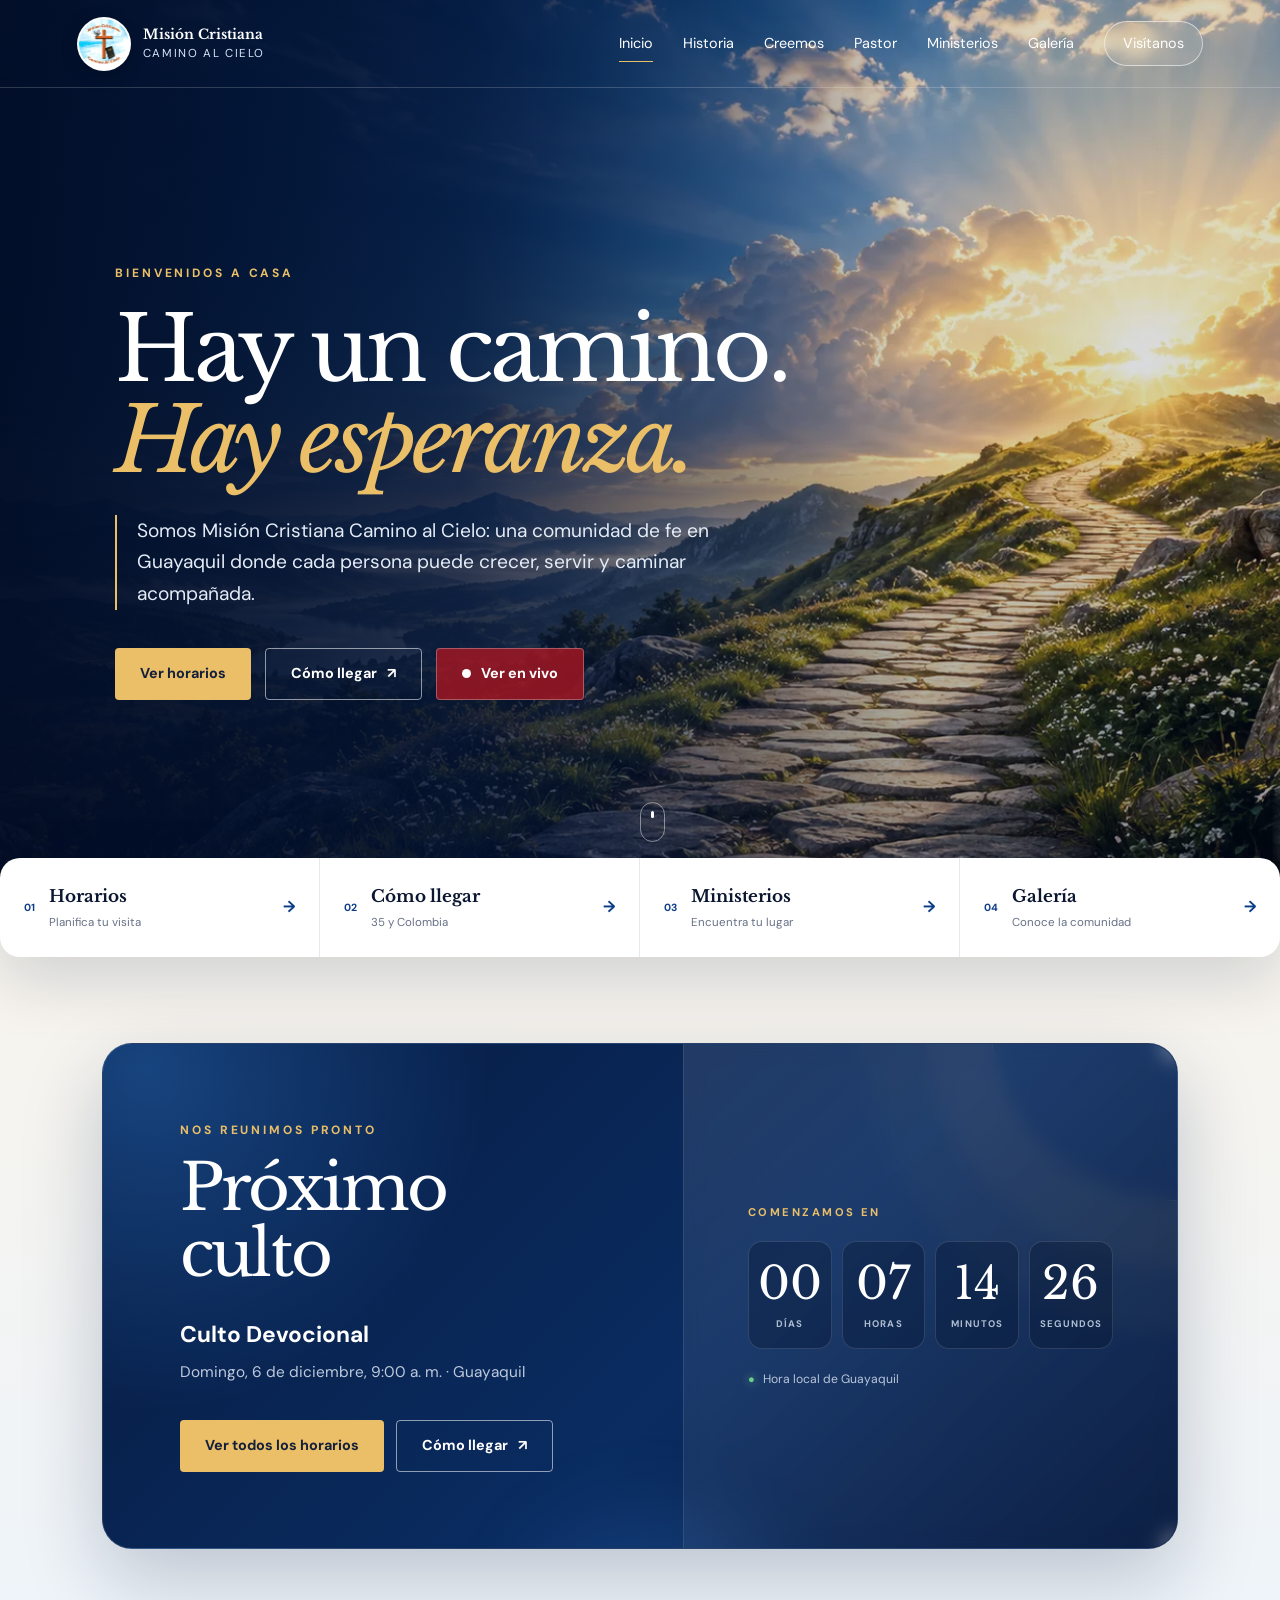
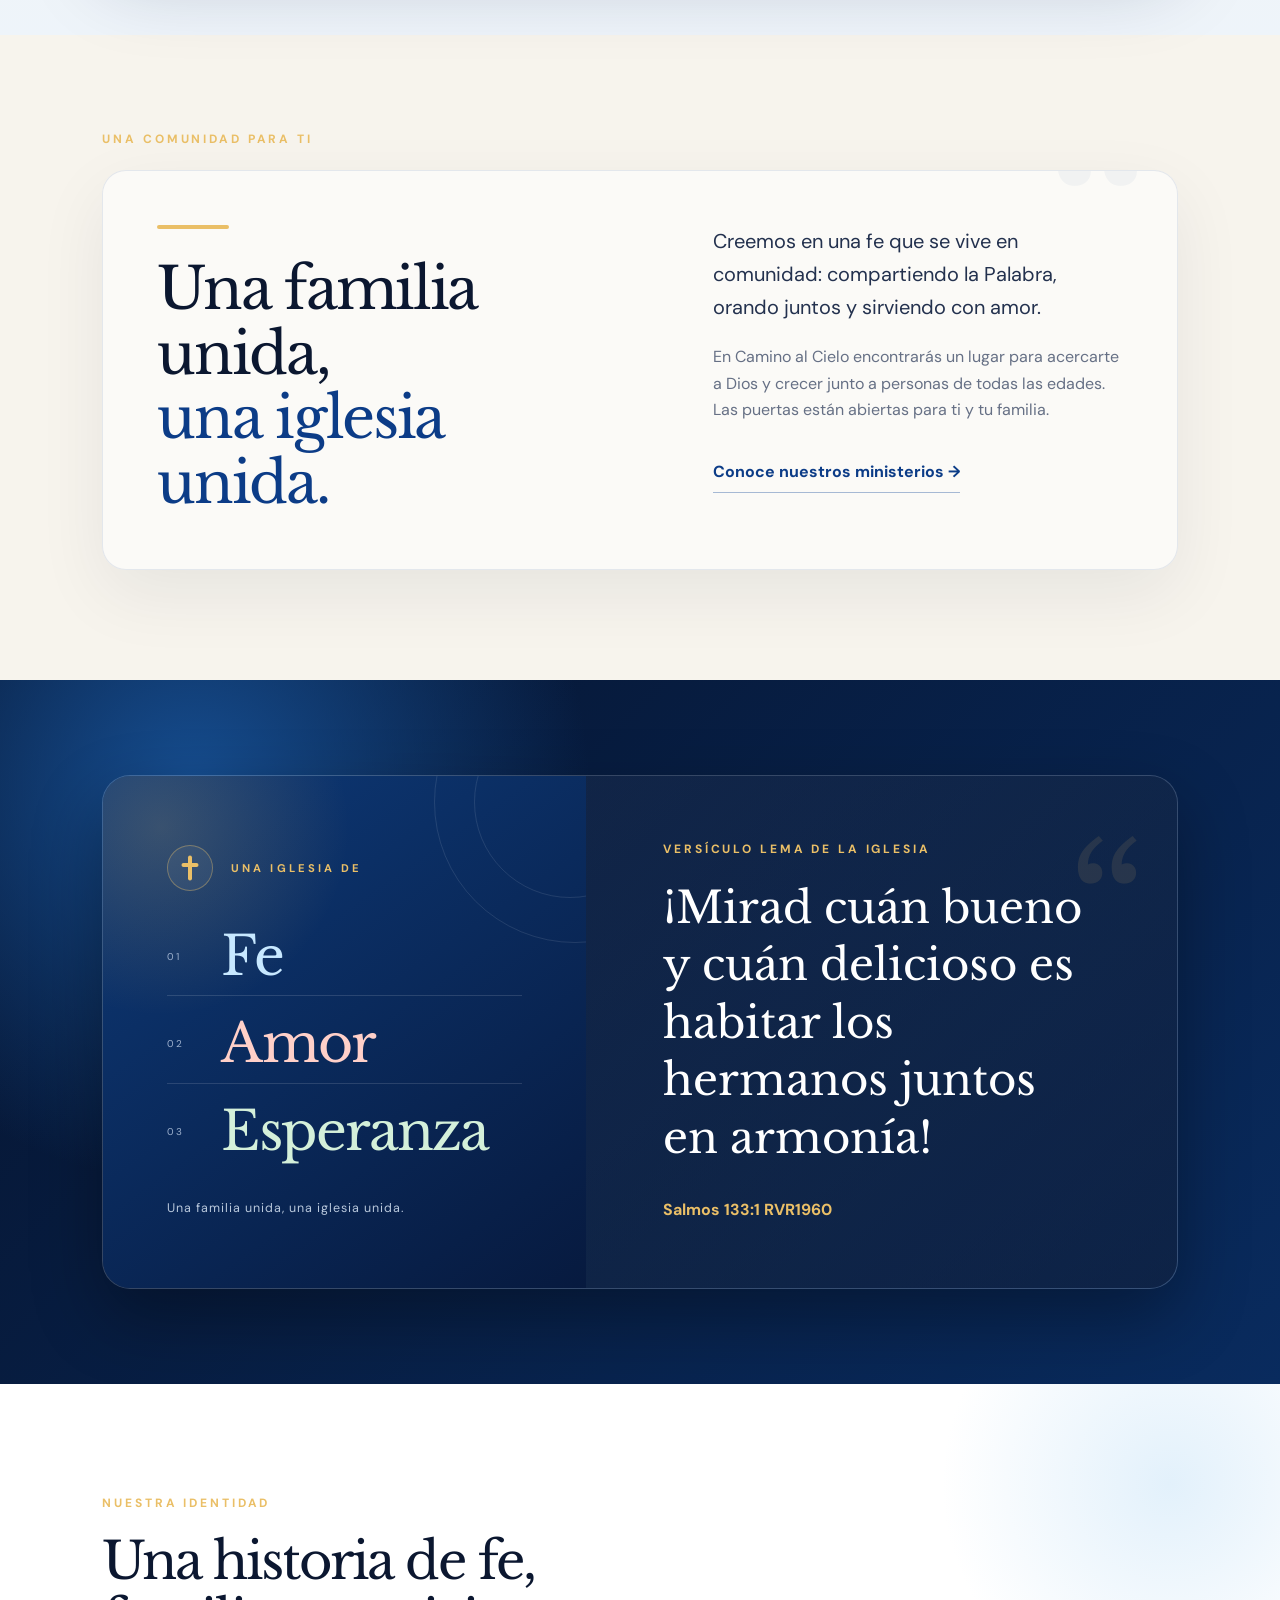
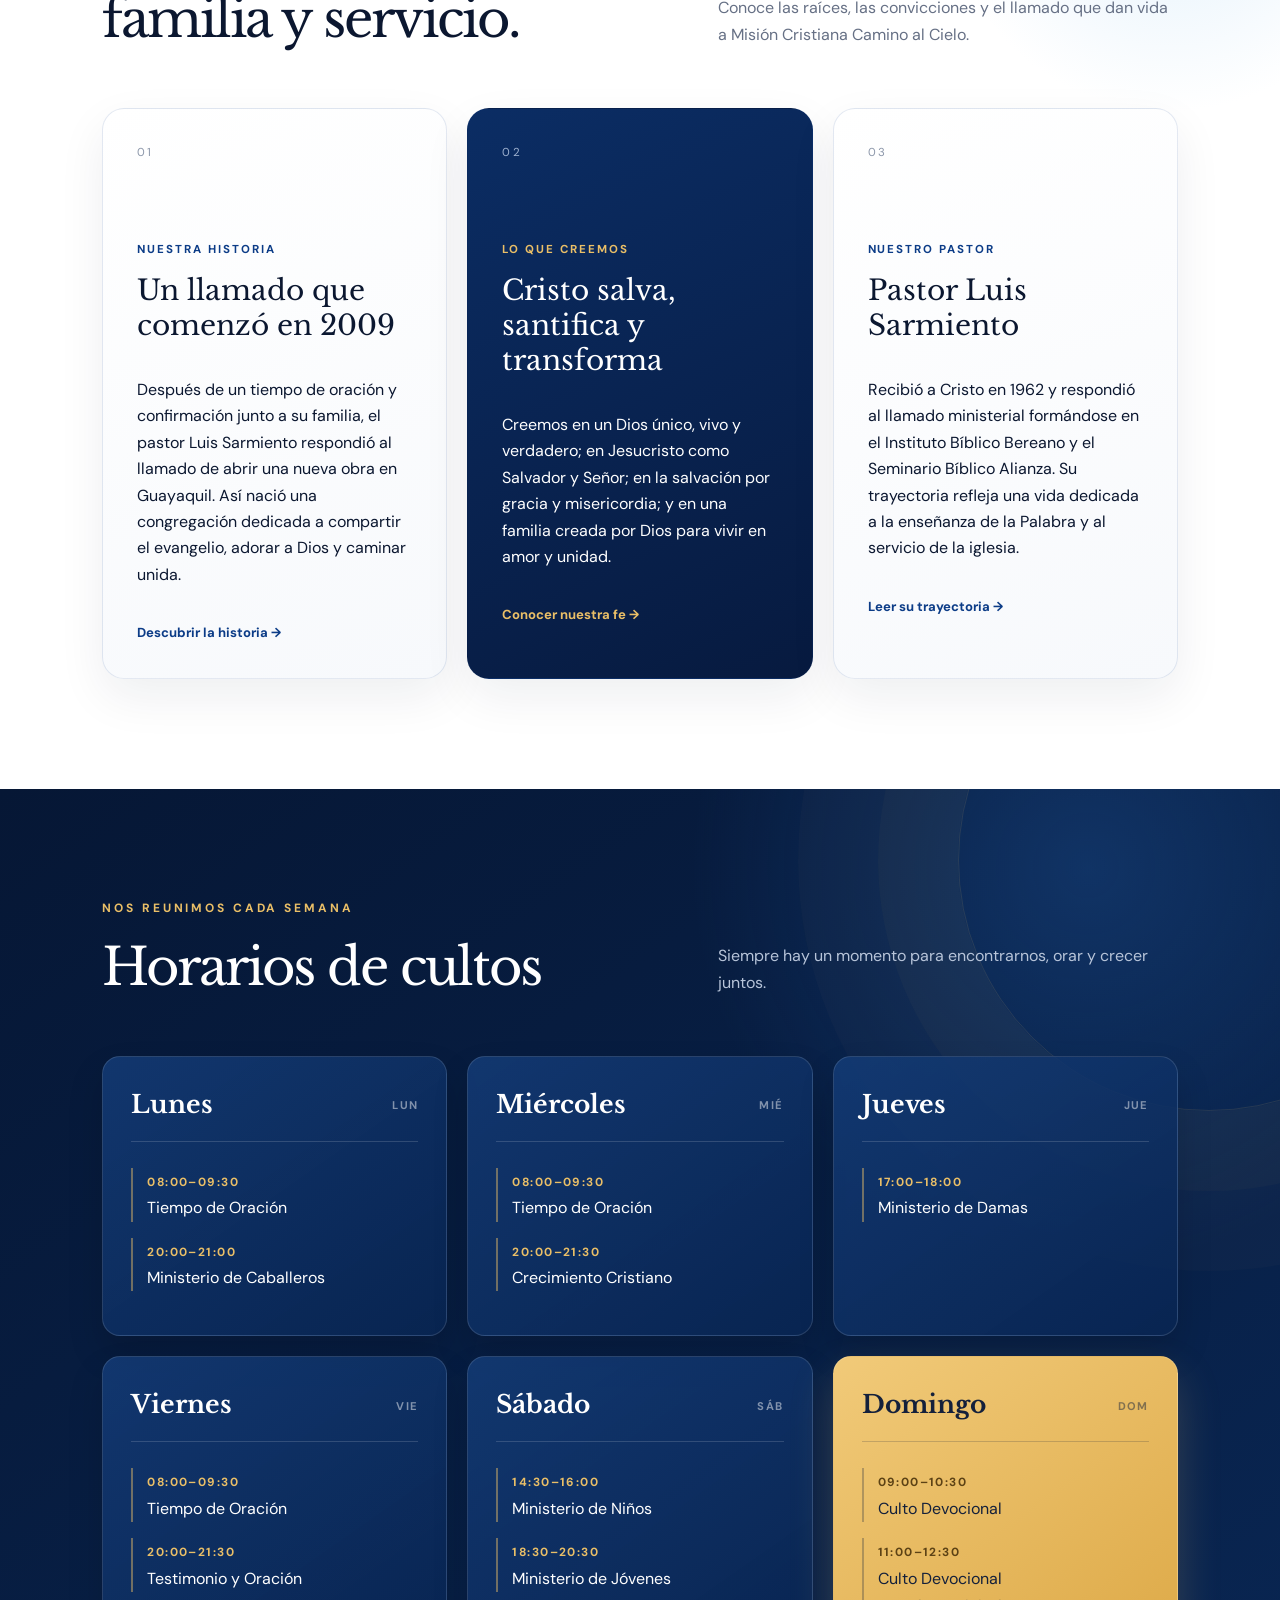
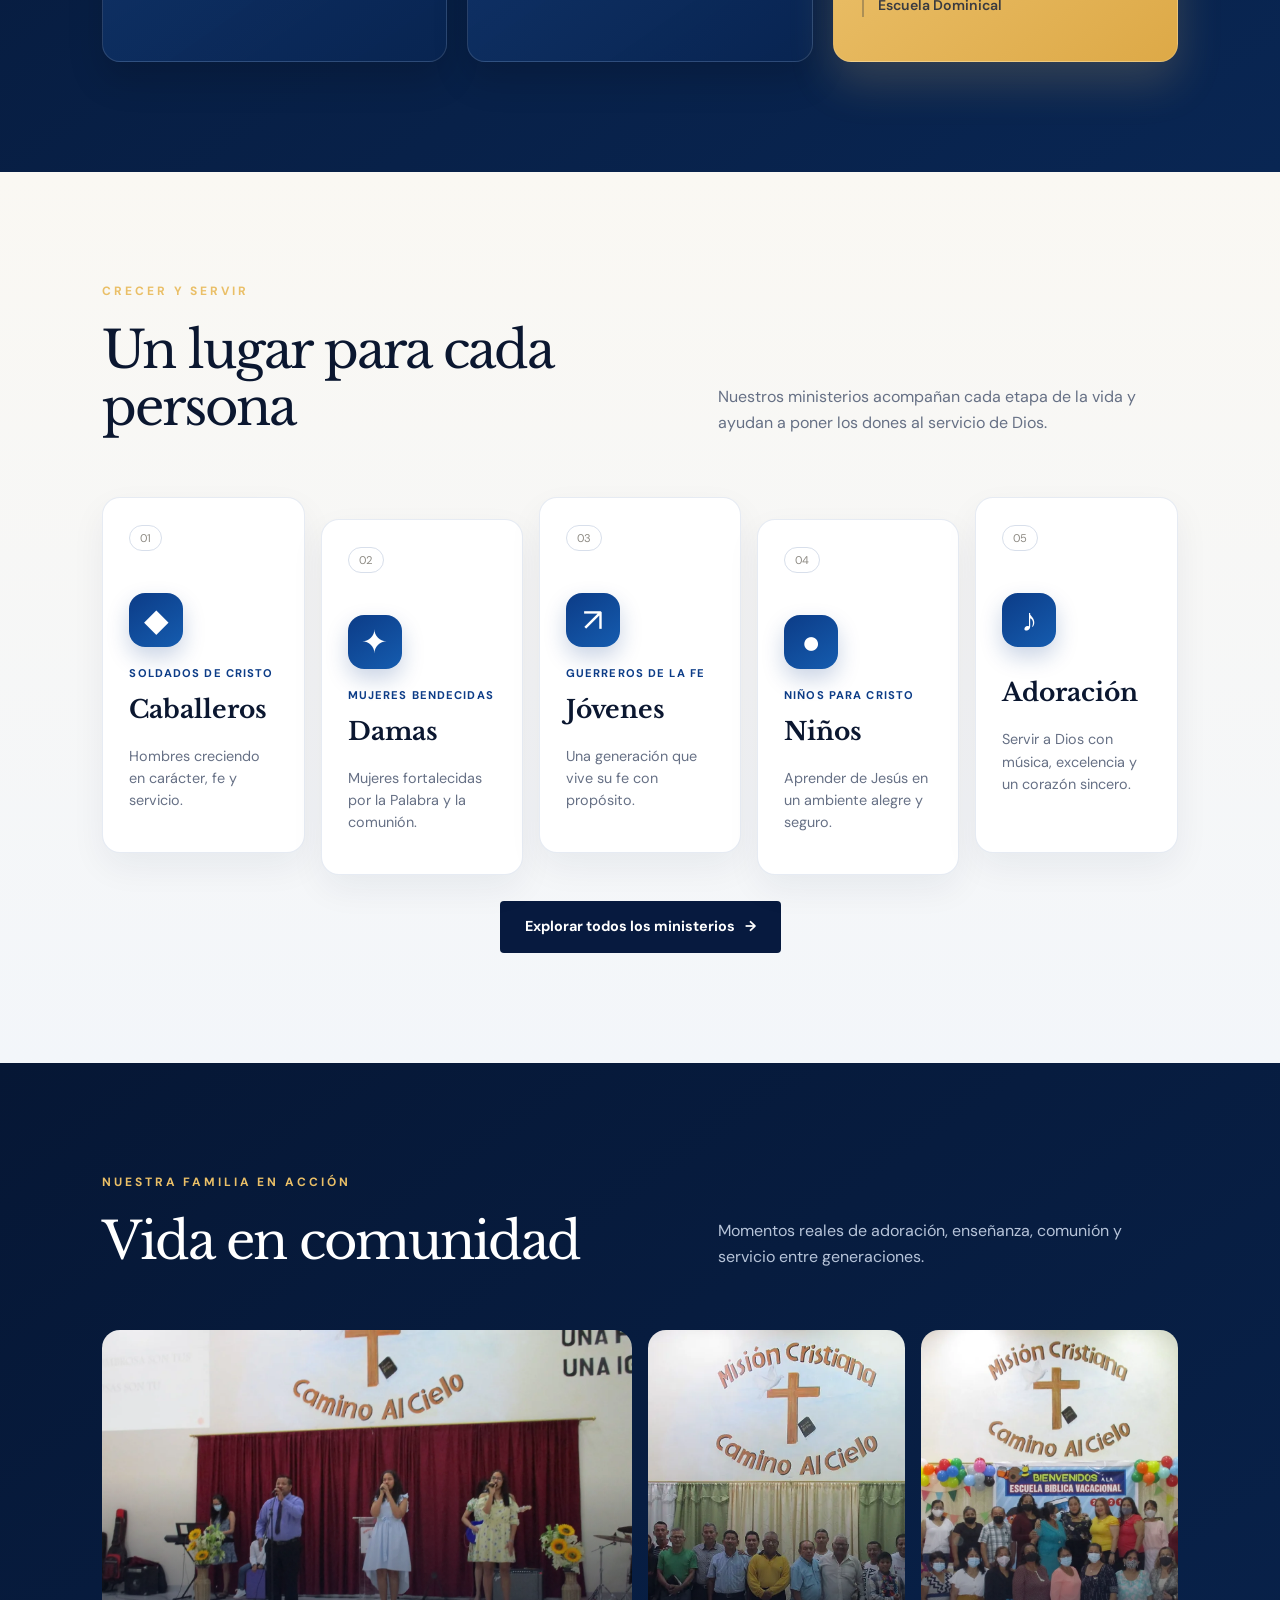
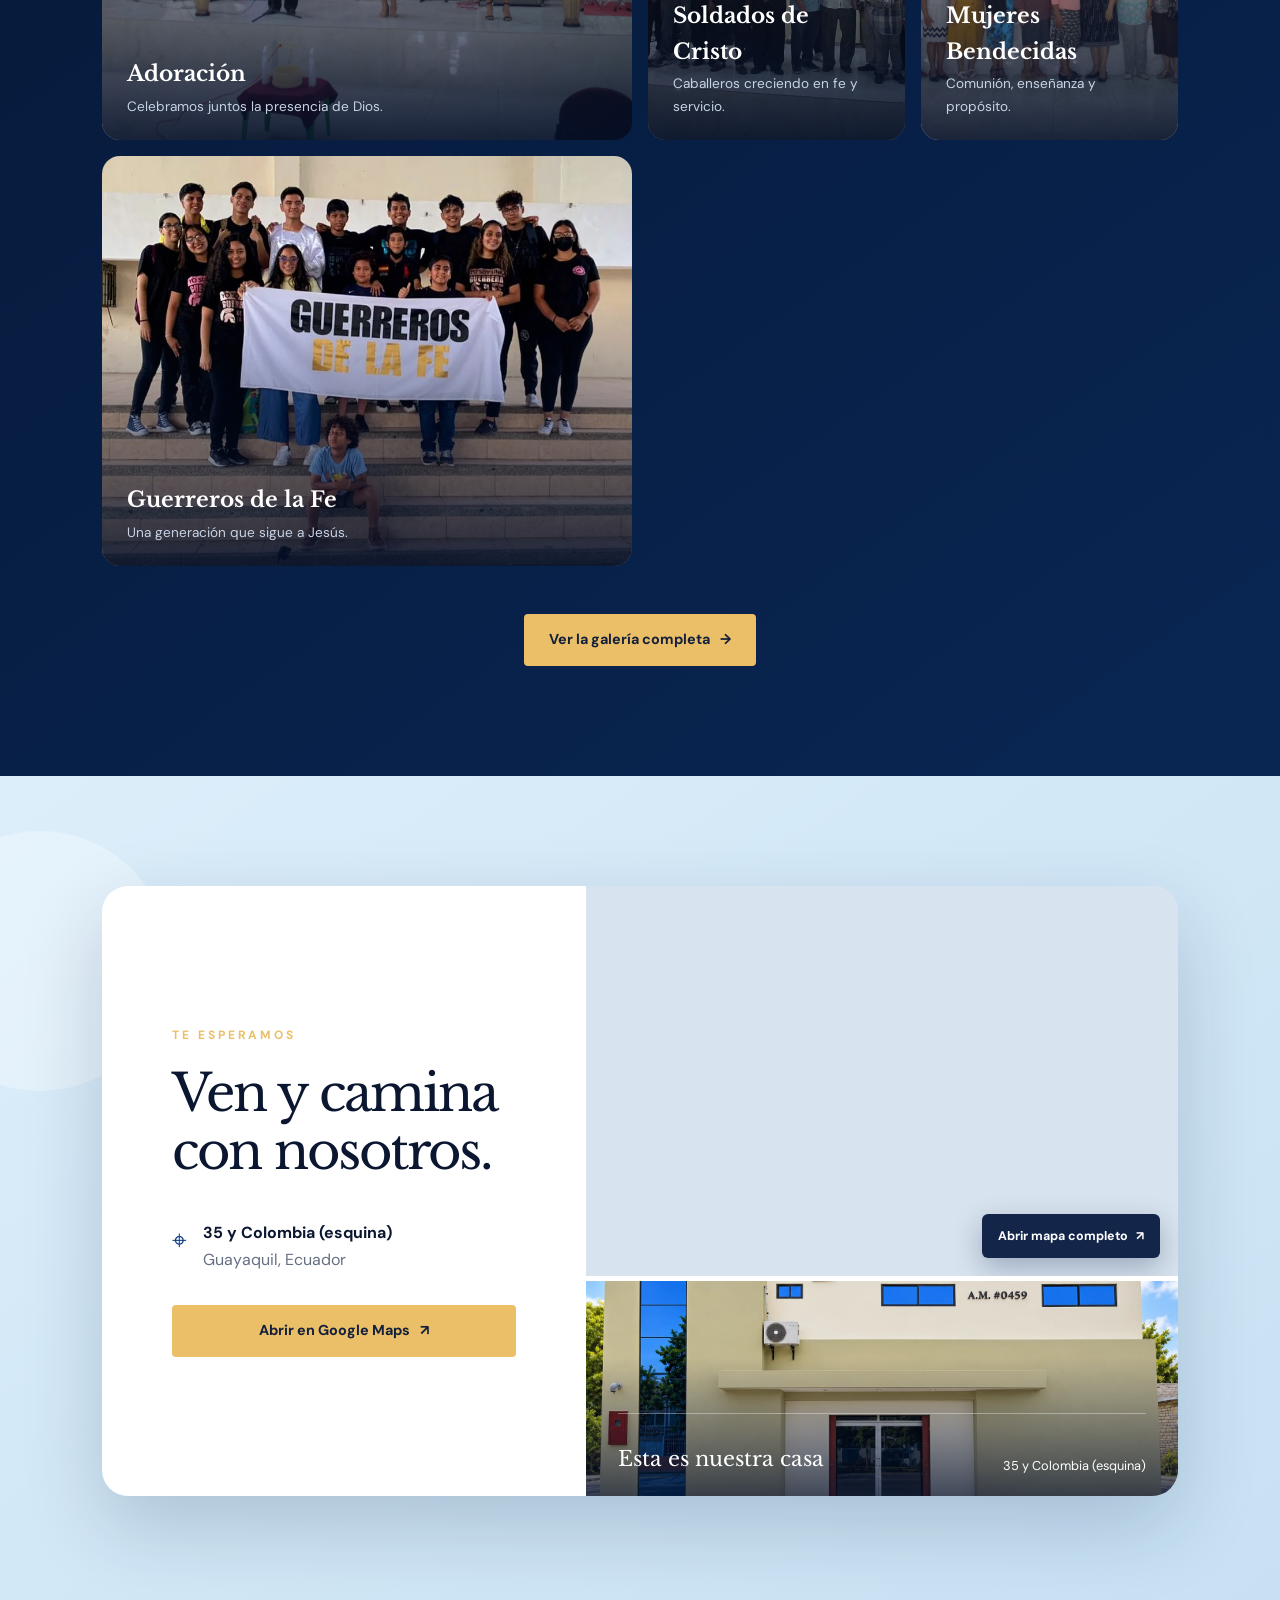
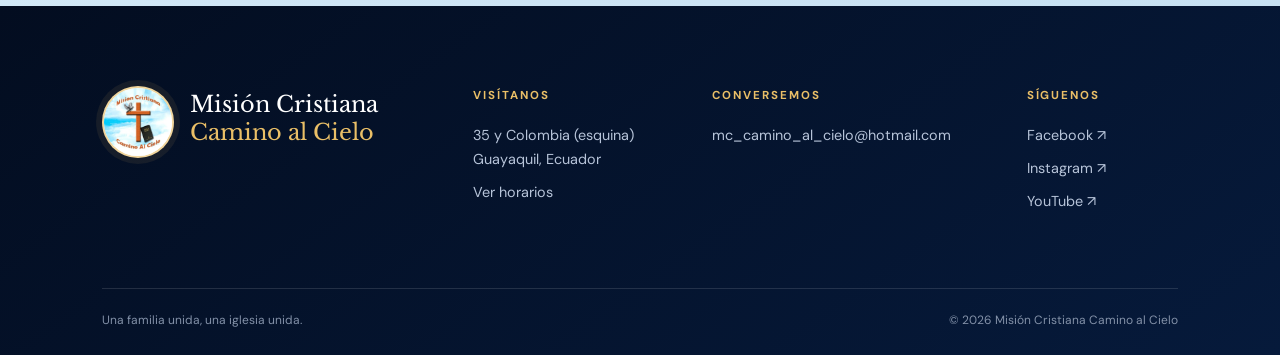
==== commit bb40836d: "Agregar mapa interactivo de Google Maps Integra la ubicación real de la iglesia con un mapa responsi" ====
--- a/index.html
+++ b/index.html
@@ -10,7 +10,7 @@
   <link rel="preconnect" href="https://fonts.gstatic.com" crossorigin>
   <link href="https://fonts.googleapis.com/css2?family=DM+Sans:wght@400;500;600;700&family=Libre+Baskerville:wght@400;700&display=swap" rel="stylesheet">
   <link rel="icon" type="image/svg+xml" href="data:image/svg+xml,%3Csvg xmlns='http://www.w3.org/2000/svg' viewBox='0 0 64 64'%3E%3Crect width='64' height='64' rx='14' fill='%23071a3f'/%3E%3Cpath d='M32 10v40M20 22h24' stroke='%23eabf67' stroke-width='6' stroke-linecap='round'/%3E%3C/svg%3E">
-  <link rel="stylesheet" href="styles.css?v=20260930-1">
+  <link rel="stylesheet" href="styles.css?v=20260930-2">
   <script type="application/ld+json">
   {
     "@context": "https://schema.org",
@@ -265,10 +265,16 @@
           <div class="address"><span aria-hidden="true">⌖</span><div><strong>35 y Colombia (esquina)</strong><p>Guayaquil, Ecuador</p></div></div>
           <a class="button primary" href="https://maps.app.goo.gl/MqLcbDUxTGVeMiTD8" target="_blank" rel="noopener">Abrir en Google Maps <span aria-hidden="true">↗</span></a>
         </div>
-        <a class="church-photo" href="https://maps.app.goo.gl/MqLcbDUxTGVeMiTD8" target="_blank" rel="noopener" aria-label="Ver la ubicación de la iglesia en Google Maps">
-          <img src="fachada-iglesia.webp" alt="Fachada de Misión Cristiana Camino al Cielo" width="1536" height="1024" loading="lazy" decoding="async">
-          <span class="photo-caption"><strong>Esta es nuestra casa</strong><small>Ver ubicación en Google Maps ↗</small></span>
-        </a>
+        <div class="location-media">
+          <div class="map-embed">
+            <iframe title="Ubicación de Misión Cristiana Camino al Cielo en Google Maps" src="https://www.google.com/maps?q=Mision+Cristiana+Camino+al+Cielo%2C+R329%2B3JH%2C+090415+Guayaquil%2C+Ecuador&amp;output=embed&amp;hl=es" width="800" height="450" style="border:0" loading="lazy" allowfullscreen referrerpolicy="strict-origin-when-cross-origin"></iframe>
+            <a class="map-open" href="https://maps.app.goo.gl/MqLcbDUxTGVeMiTD8" target="_blank" rel="noopener">Abrir mapa completo <span aria-hidden="true">↗</span></a>
+          </div>
+          <a class="church-photo location-church-photo" href="https://maps.app.goo.gl/MqLcbDUxTGVeMiTD8" target="_blank" rel="noopener" aria-label="Ver la ubicación de la iglesia en Google Maps">
+            <img src="fachada-iglesia.webp" alt="Fachada de Misión Cristiana Camino al Cielo" width="1536" height="1024" loading="lazy" decoding="async">
+            <span class="photo-caption"><strong>Esta es nuestra casa</strong><small>35 y Colombia (esquina)</small></span>
+          </a>
+        </div>
       </div>
     </section>
   </main>
--- a/styles.css
+++ b/styles.css
@@ -67,6 +67,17 @@
 @media(max-width:760px){.emblem-words{gap:clamp(4px,1.4cqw,8px)}.emblem-words strong{font-size:clamp(1.18rem,7.7cqw,2.35rem)}}
 @media(max-width:360px){.verse-emblem{padding-inline:8px}.emblem-words strong{font-size:clamp(1.05rem,7.3cqw,1.55rem)}.emblem-words i{font-size:.6rem}}
 
+/* Google Maps interactivo */
+.location-media{display:grid;grid-template-rows:minmax(390px,1fr) 220px;min-height:610px;background:#d7e3ee}
+.map-embed{position:relative;min-height:390px;overflow:hidden;background:#d7e3ee}
+.map-embed iframe{display:block;width:100%;height:100%;min-height:390px;border:0;filter:saturate(.88) contrast(1.03)}
+.map-open{position:absolute;z-index:2;right:18px;bottom:18px;display:inline-flex;align-items:center;gap:8px;padding:12px 16px;border-radius:6px;color:#fff;background:rgba(7,26,63,.94);box-shadow:0 10px 28px rgba(7,26,63,.28);font-size:.78rem;font-weight:700;backdrop-filter:blur(10px);transition:transform .2s,background .2s}
+.map-open:hover{transform:translateY(-2px);background:var(--blue)}
+.location-church-photo{min-height:220px;border-top:5px solid #fff}
+.location-church-photo .photo-caption{bottom:20px}
+@media(max-width:1000px){.location-media{grid-template-rows:minmax(410px,1fr) 260px}.map-embed,.map-embed iframe{min-height:410px}.location-church-photo{min-height:260px}}
+@media(max-width:600px){.location-media{grid-template-rows:350px 220px;min-height:570px}.map-embed,.map-embed iframe{min-height:350px}.location-church-photo{min-height:220px}.map-open{right:12px;bottom:12px;padding:10px 13px}}
+
 /* Próximo culto */
 .next-service{padding-top:86px;padding-bottom:86px;background:linear-gradient(180deg,#f7f4ed 0%,#eef4fa 100%)}
 .next-service-card{position:relative;isolation:isolate;max-width:1280px;margin:auto;display:grid;grid-template-columns:1.08fr .92fr;overflow:hidden;border:1px solid rgba(255,255,255,.13);border-radius:30px;color:#fff;background:radial-gradient(circle at 4% 5%,rgba(41,112,193,.48),transparent 30%),linear-gradient(135deg,#071a3f 0%,#0a2c61 58%,#071a3f 100%);box-shadow:0 30px 80px rgba(7,26,63,.22)}
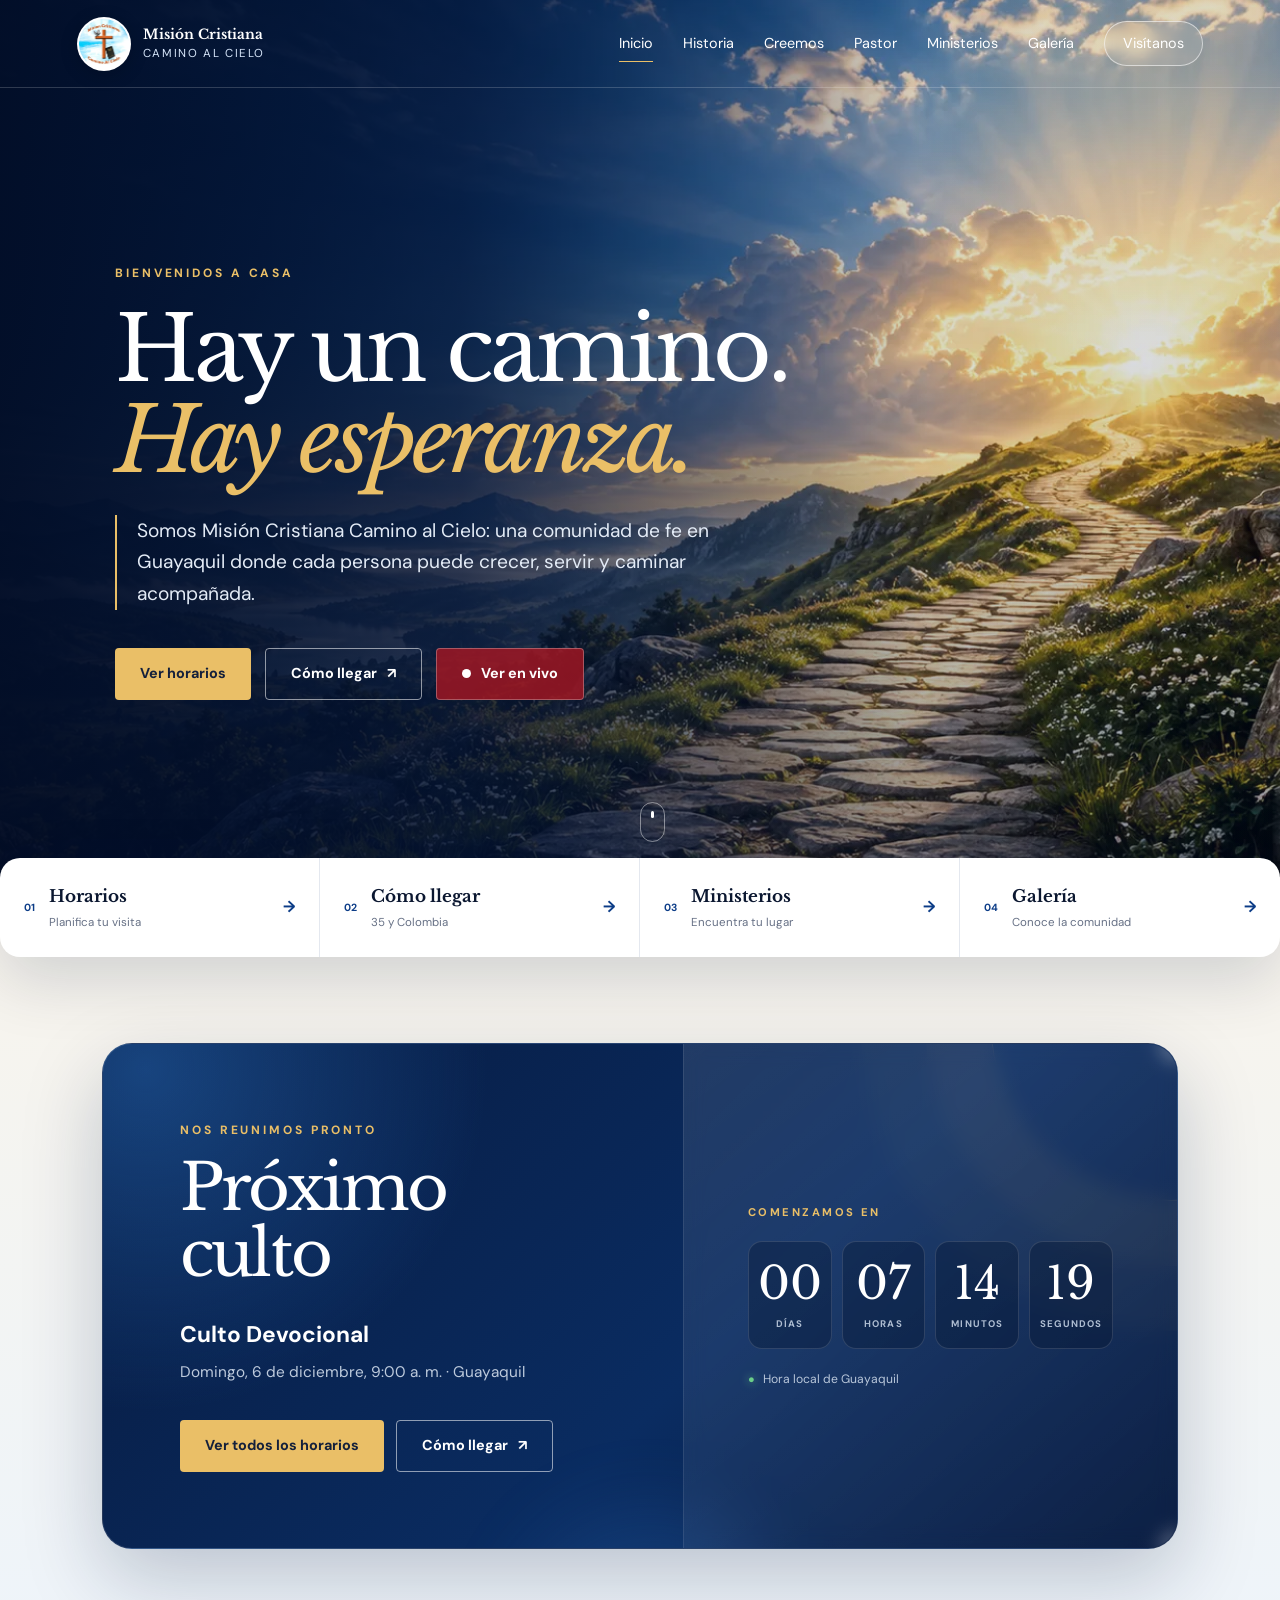
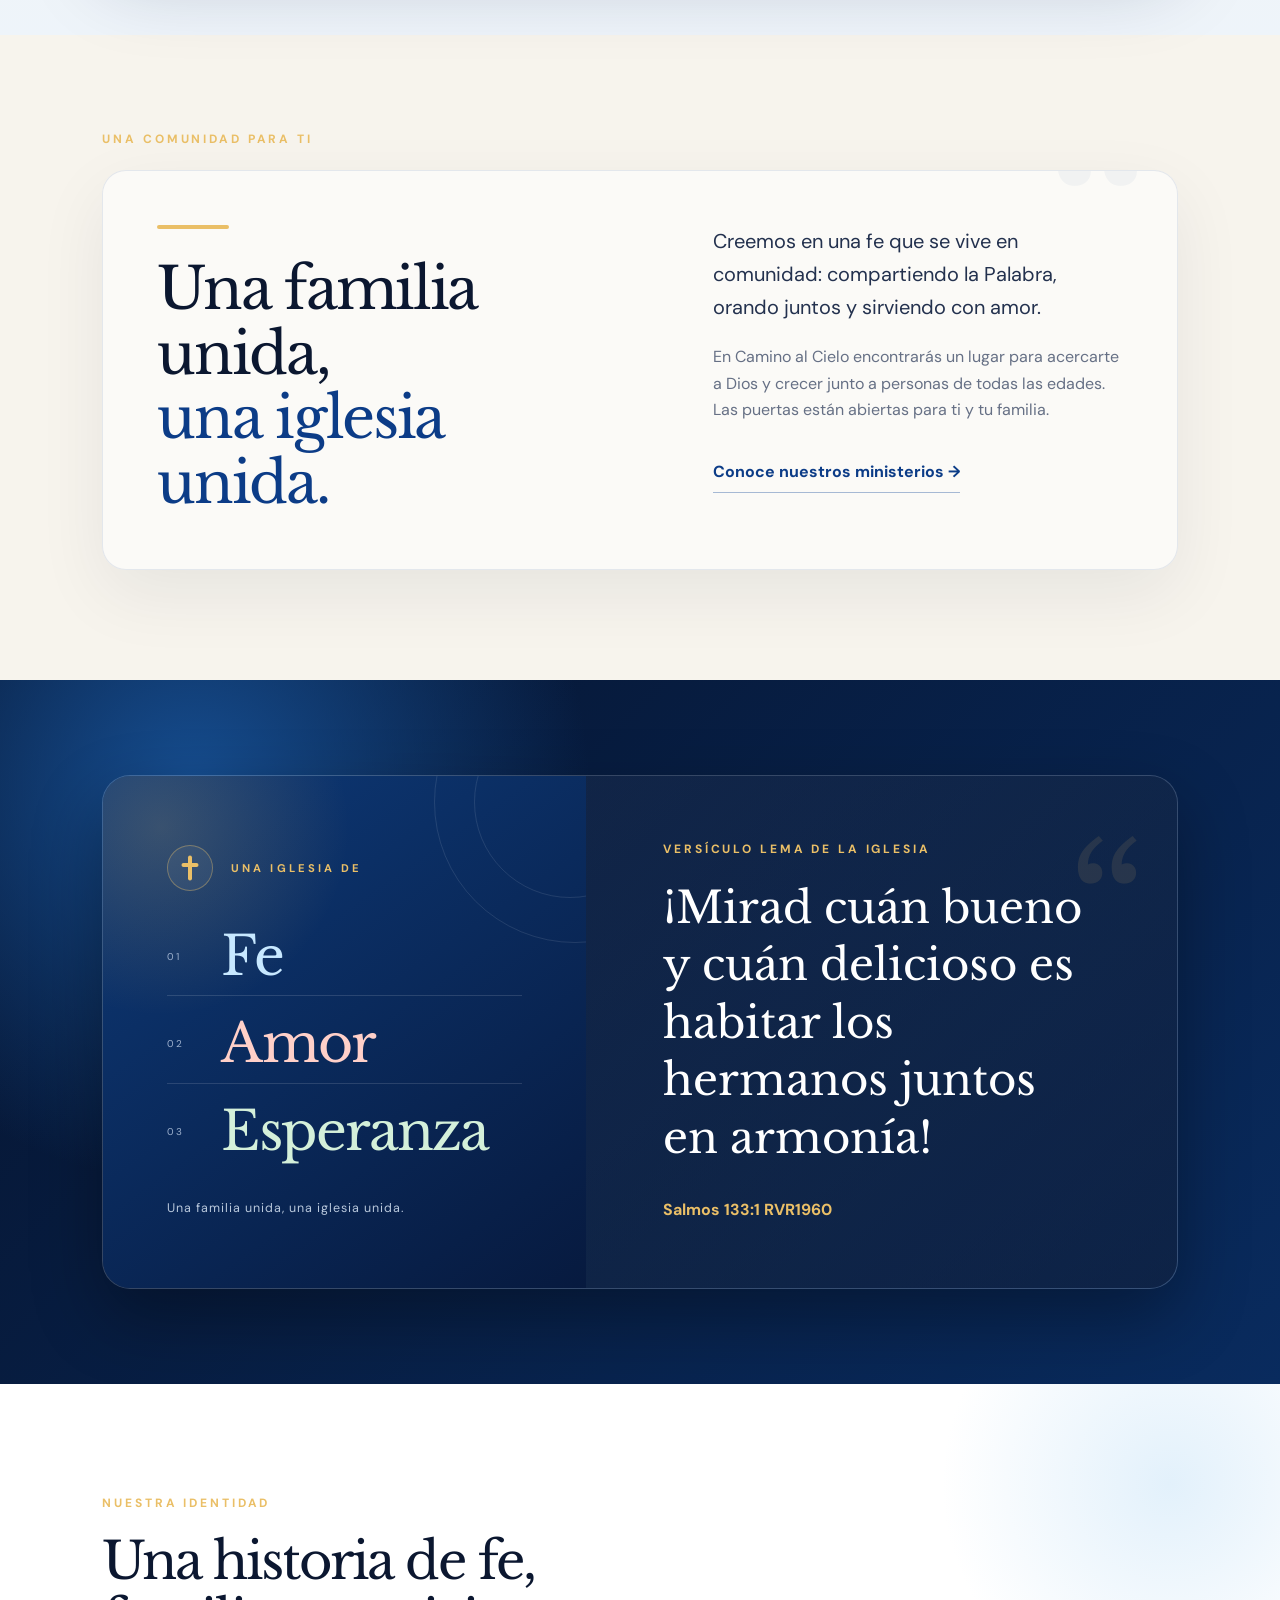
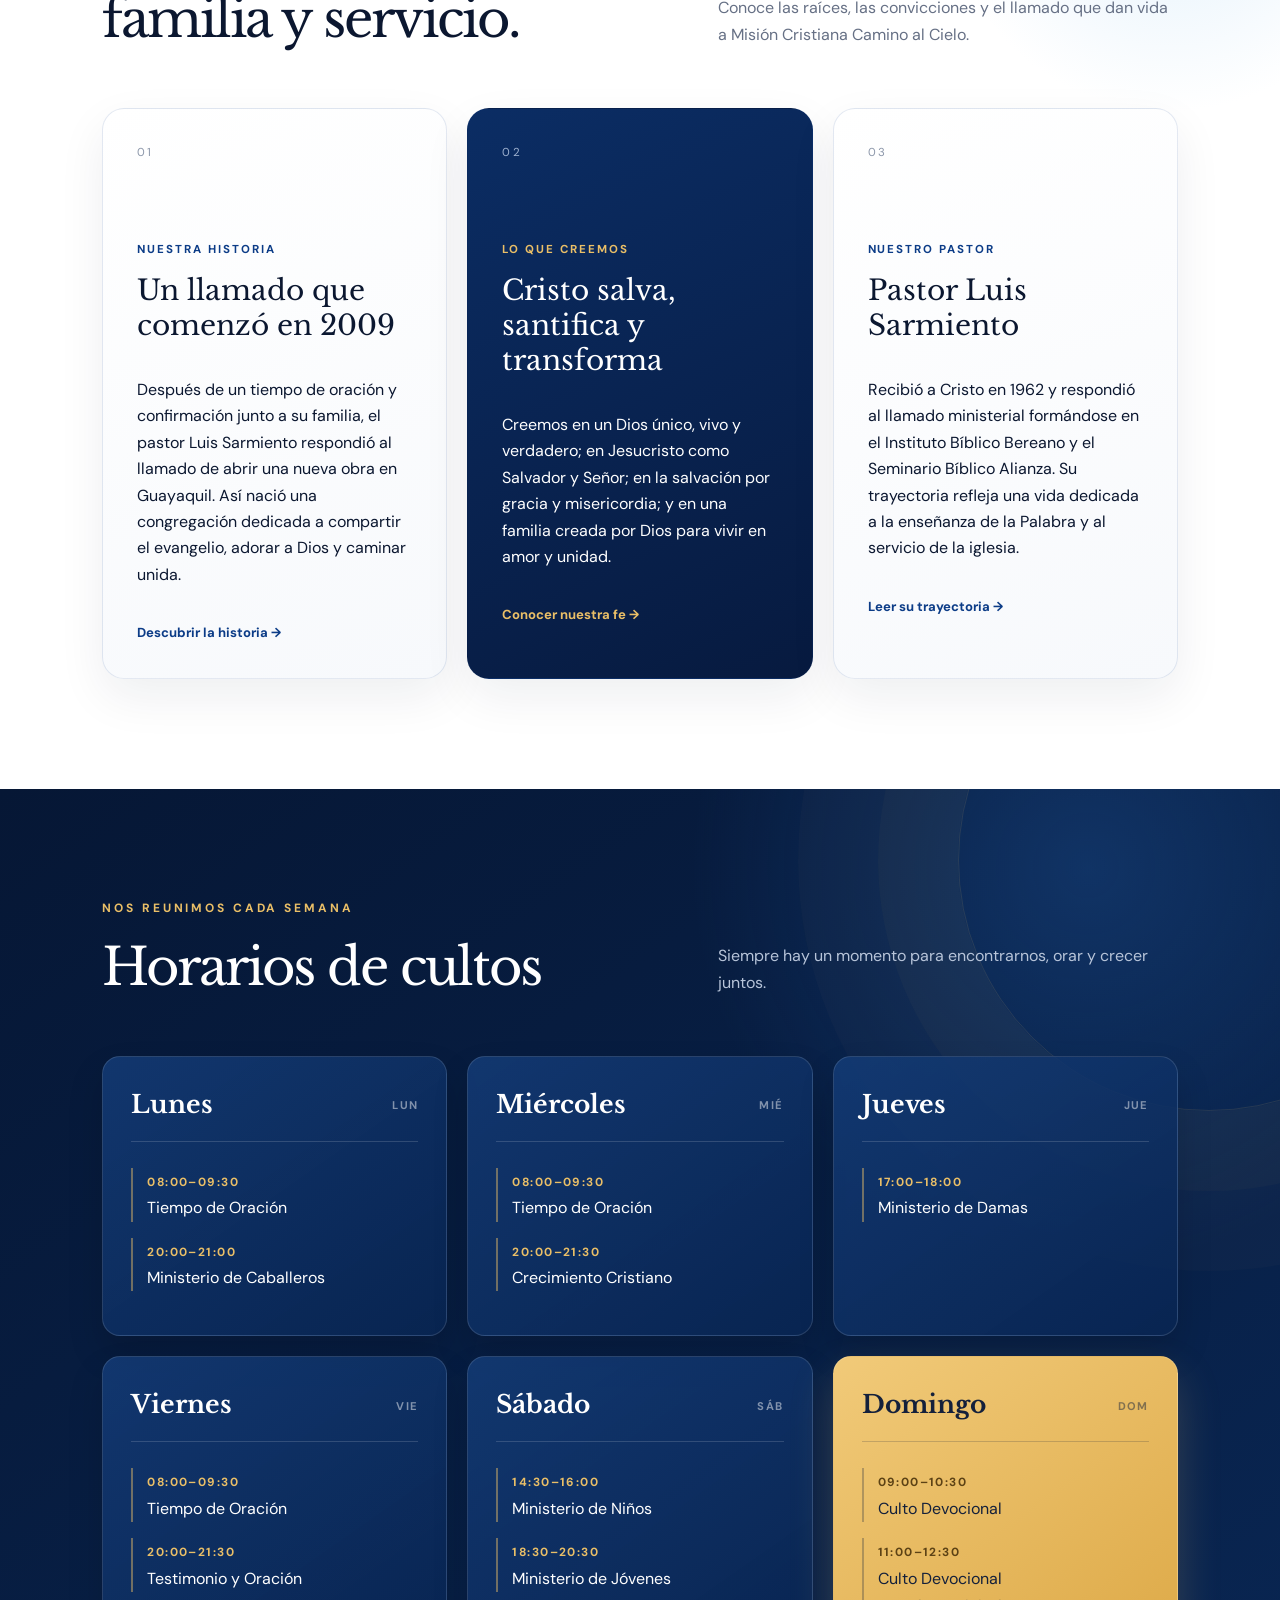
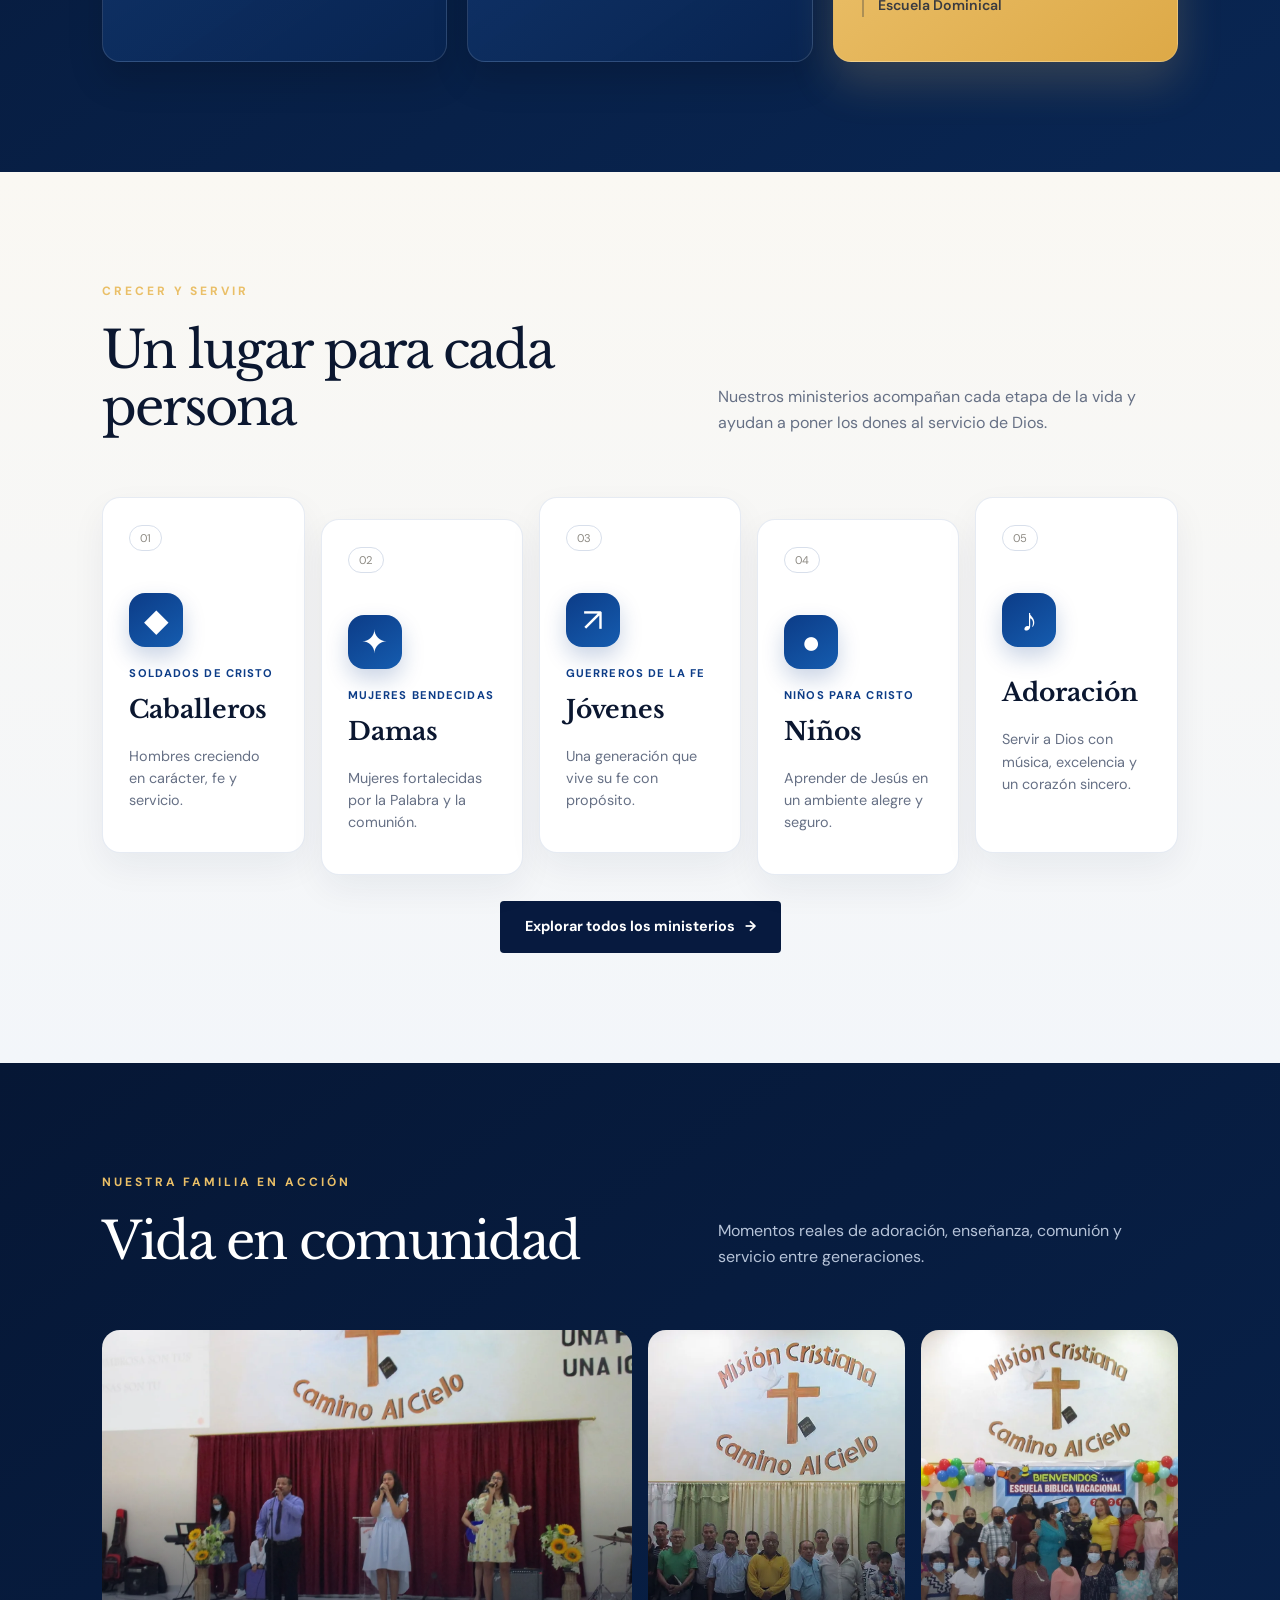
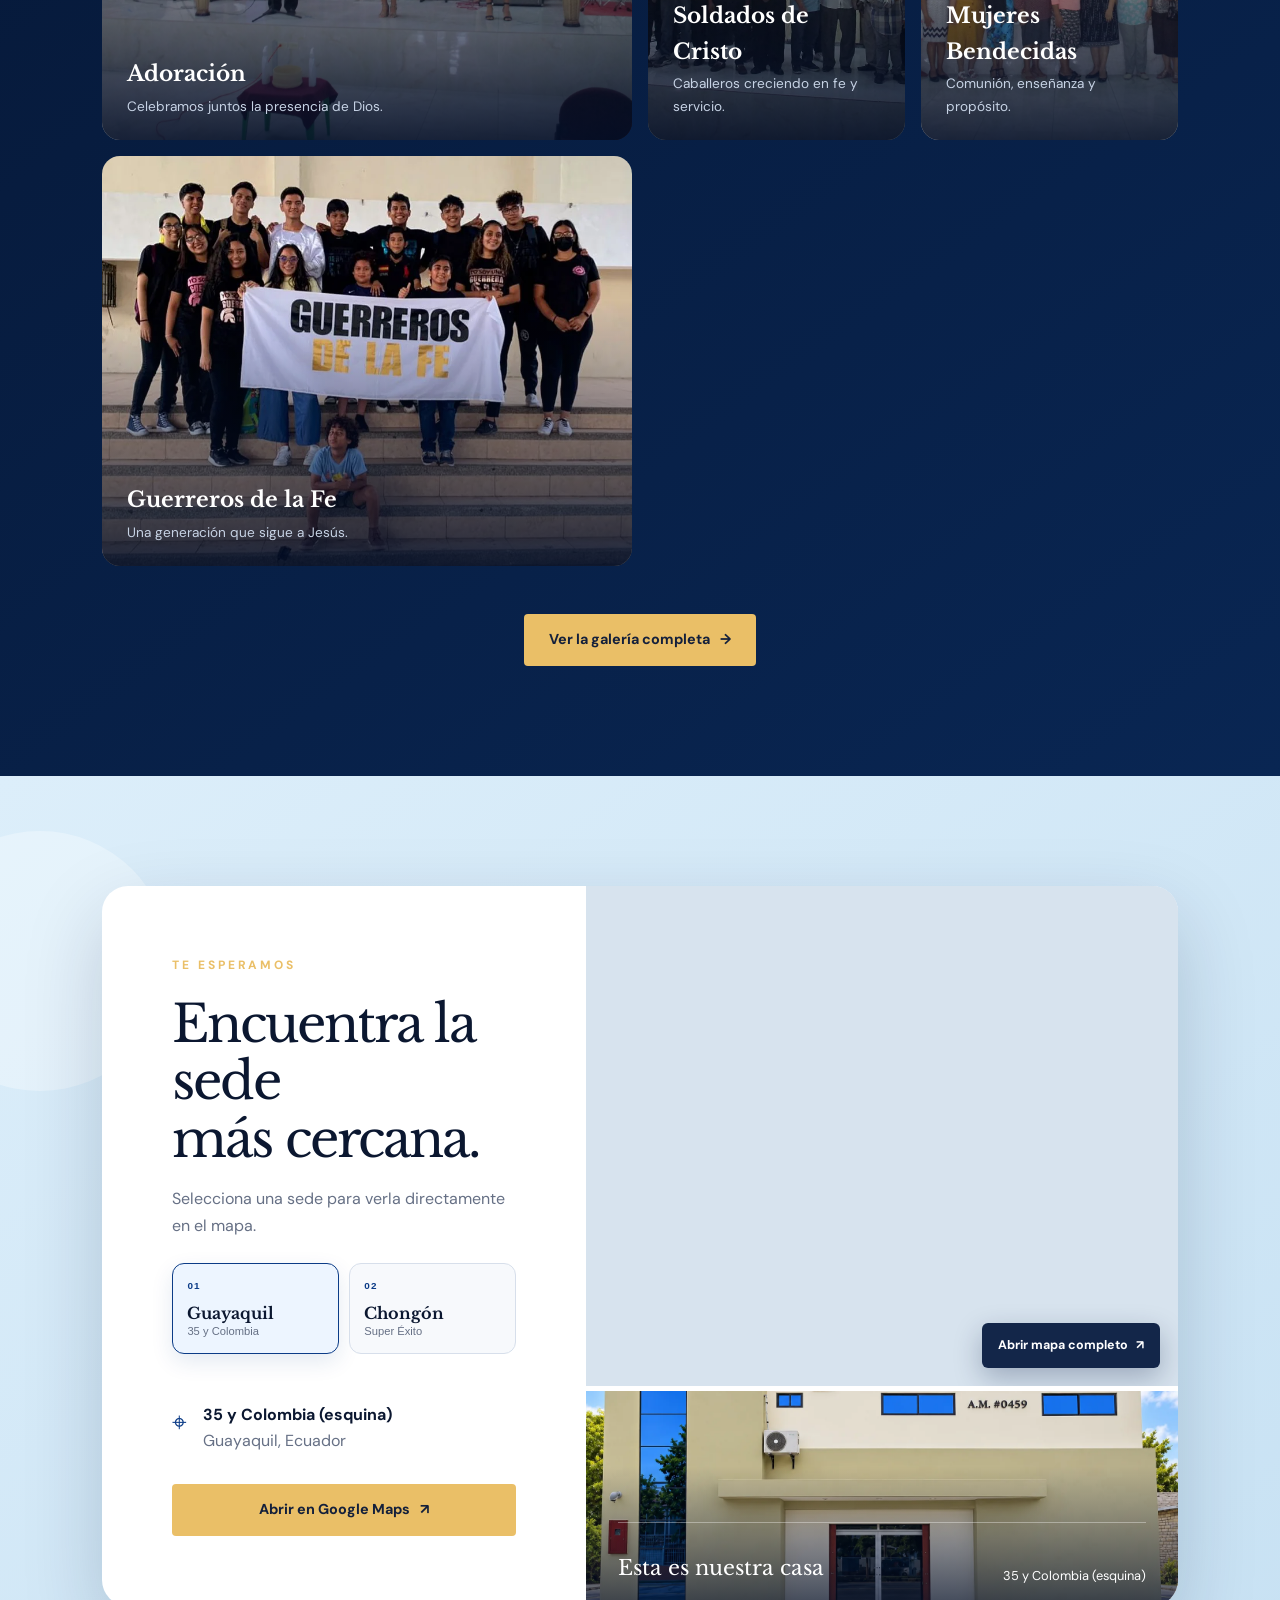
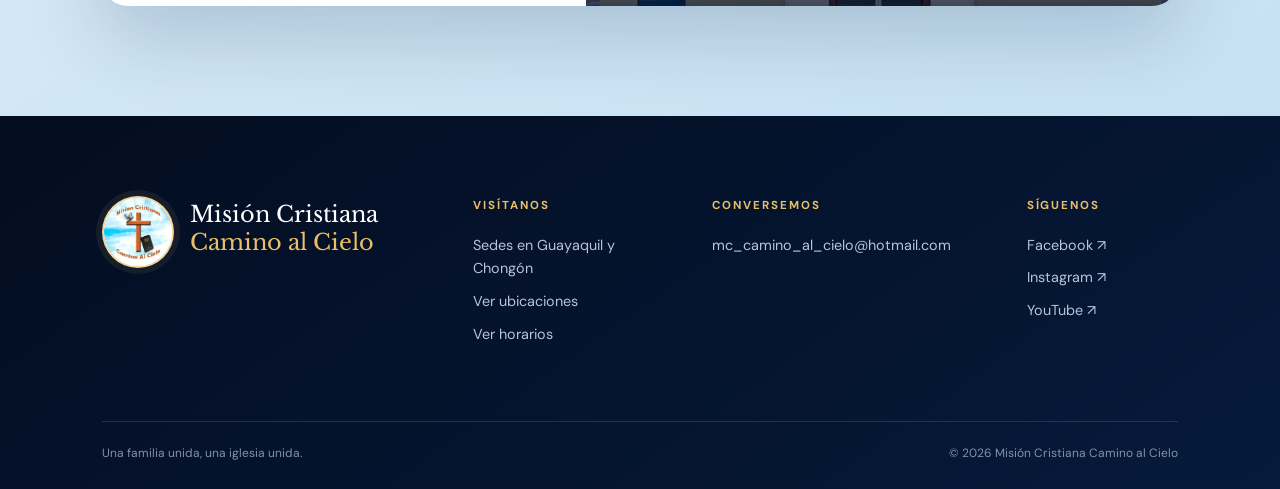
==== commit 71f0926c: "Agregar selector de sedes Guayaquil y Chongón Permite cambiar el mapa, la dirección y los enlaces en" ====
--- a/index.html
+++ b/index.html
@@ -10,7 +10,7 @@
   <link rel="preconnect" href="https://fonts.gstatic.com" crossorigin>
   <link href="https://fonts.googleapis.com/css2?family=DM+Sans:wght@400;500;600;700&family=Libre+Baskerville:wght@400;700&display=swap" rel="stylesheet">
   <link rel="icon" type="image/svg+xml" href="data:image/svg+xml,%3Csvg xmlns='http://www.w3.org/2000/svg' viewBox='0 0 64 64'%3E%3Crect width='64' height='64' rx='14' fill='%23071a3f'/%3E%3Cpath d='M32 10v40M20 22h24' stroke='%23eabf67' stroke-width='6' stroke-linecap='round'/%3E%3C/svg%3E">
-  <link rel="stylesheet" href="styles.css?v=20260930-2">
+  <link rel="stylesheet" href="styles.css?v=20260930-3">
   <script type="application/ld+json">
   {
     "@context": "https://schema.org",
@@ -261,14 +261,19 @@
       <div class="location-card">
         <div class="location-copy">
           <p class="section-kicker">Te esperamos</p>
-          <h2>Ven y camina<br>con nosotros.</h2>
-          <div class="address"><span aria-hidden="true">⌖</span><div><strong>35 y Colombia (esquina)</strong><p>Guayaquil, Ecuador</p></div></div>
-          <a class="button primary" href="https://maps.app.goo.gl/MqLcbDUxTGVeMiTD8" target="_blank" rel="noopener">Abrir en Google Maps <span aria-hidden="true">↗</span></a>
+          <h2>Encuentra la sede<br>más cercana.</h2>
+          <p class="location-intro">Selecciona una sede para verla directamente en el mapa.</p>
+          <div class="location-switcher" role="group" aria-label="Seleccionar sede de la iglesia">
+            <button class="location-option active" type="button" data-location="guayaquil" aria-pressed="true"><span>01</span><strong>Guayaquil</strong><small>35 y Colombia</small></button>
+            <button class="location-option" type="button" data-location="chongon" aria-pressed="false"><span>02</span><strong>Chongón</strong><small>Super Éxito</small></button>
+          </div>
+          <div class="address"><span aria-hidden="true">⌖</span><div><strong data-location-address>35 y Colombia (esquina)</strong><p data-location-city>Guayaquil, Ecuador</p><small class="location-status" data-location-status></small></div></div>
+          <a class="button primary" data-location-link href="https://maps.app.goo.gl/MqLcbDUxTGVeMiTD8" target="_blank" rel="noopener">Abrir en Google Maps <span aria-hidden="true">↗</span></a>
         </div>
         <div class="location-media">
           <div class="map-embed">
-            <iframe title="Ubicación de Misión Cristiana Camino al Cielo en Google Maps" src="https://www.google.com/maps?q=Mision+Cristiana+Camino+al+Cielo%2C+R329%2B3JH%2C+090415+Guayaquil%2C+Ecuador&amp;output=embed&amp;hl=es" width="800" height="450" style="border:0" loading="lazy" allowfullscreen referrerpolicy="strict-origin-when-cross-origin"></iframe>
-            <a class="map-open" href="https://maps.app.goo.gl/MqLcbDUxTGVeMiTD8" target="_blank" rel="noopener">Abrir mapa completo <span aria-hidden="true">↗</span></a>
+            <iframe data-location-map title="Ubicación de la sede Guayaquil de Misión Cristiana Camino al Cielo en Google Maps" src="https://www.google.com/maps?q=Mision+Cristiana+Camino+al+Cielo%2C+R329%2B3JH%2C+090415+Guayaquil%2C+Ecuador&amp;output=embed&amp;hl=es" width="800" height="450" style="border:0" loading="lazy" allowfullscreen referrerpolicy="strict-origin-when-cross-origin"></iframe>
+            <a class="map-open" data-location-map-link href="https://maps.app.goo.gl/MqLcbDUxTGVeMiTD8" target="_blank" rel="noopener">Abrir mapa completo <span aria-hidden="true">↗</span></a>
           </div>
           <a class="church-photo location-church-photo" href="https://maps.app.goo.gl/MqLcbDUxTGVeMiTD8" target="_blank" rel="noopener" aria-label="Ver la ubicación de la iglesia en Google Maps">
             <img src="fachada-iglesia.webp" alt="Fachada de Misión Cristiana Camino al Cielo" width="1536" height="1024" loading="lazy" decoding="async">
@@ -282,12 +287,12 @@
   <footer>
     <div class="footer-main">
       <div class="footer-brand"><img class="official-logo footer-logo" src="logo-camino-al-cielo.webp" alt="Logo de Misión Cristiana Camino al Cielo" width="500" height="400" loading="lazy" decoding="async"><h2>Misión Cristiana<br><em>Camino al Cielo</em></h2></div>
-      <div><h3>Visítanos</h3><p>35 y Colombia (esquina)<br>Guayaquil, Ecuador</p><a href="#horarios">Ver horarios</a></div>
+      <div><h3>Visítanos</h3><p>Sedes en Guayaquil y Chongón</p><a href="#ubicacion">Ver ubicaciones</a><a href="#horarios">Ver horarios</a></div>
       <div><h3>Conversemos</h3><a href="mailto:mc_camino_al_cielo@hotmail.com">mc_camino_al_cielo@hotmail.com</a></div>
       <div><h3>Síguenos</h3><a href="https://www.facebook.com/misioncristianacaminoalcielo" target="_blank" rel="noopener">Facebook ↗</a><a href="https://www.instagram.com/mc.camino.al.cielo/" target="_blank" rel="noopener">Instagram ↗</a><a href="https://www.youtube.com/@MCCaminoAlCielo" target="_blank" rel="noopener">YouTube ↗</a></div>
     </div>
     <div class="footer-bottom"><p>Una familia unida, una iglesia unida.</p><p>© <span id="year"></span> Misión Cristiana Camino al Cielo</p></div>
   </footer>
-  <script src="script.js?v=20260930-1"></script>
+  <script src="script.js?v=20260930-2"></script>
 </body>
 </html>
--- a/styles.css
+++ b/styles.css
@@ -68,6 +68,17 @@
 @media(max-width:360px){.verse-emblem{padding-inline:8px}.emblem-words strong{font-size:clamp(1.05rem,7.3cqw,1.55rem)}.emblem-words i{font-size:.6rem}}
 
 /* Google Maps interactivo */
+.location-intro{max-width:390px;margin:18px 0 24px;color:var(--muted)}
+.location-switcher{display:grid;grid-template-columns:repeat(2,minmax(0,1fr));gap:10px;margin:0 0 24px}
+.location-option{position:relative;min-width:0;padding:16px 14px;text-align:left;border:1px solid #d7dfeb;border-radius:12px;color:var(--ink);background:#f7f9fc;cursor:pointer;transition:transform .2s,border-color .2s,background .2s,box-shadow .2s}
+.location-option:hover{transform:translateY(-2px);border-color:#9db5d4}
+.location-option.active{border-color:var(--blue);background:#edf5ff;box-shadow:0 8px 22px rgba(12,60,135,.11)}
+.location-option span,.location-option strong,.location-option small{display:block}
+.location-option span{margin-bottom:12px;color:var(--blue);font-size:.62rem;font-weight:700;letter-spacing:.12em}
+.location-option strong{font-family:var(--serif);font-size:1rem}
+.location-option small{margin-top:2px;color:var(--muted);font-size:.7rem}
+.location-status{display:block;margin-top:5px;color:#9a6a18;font-size:.7rem;font-weight:700}
+.location .address{margin:24px 0}
 .location-media{display:grid;grid-template-rows:minmax(390px,1fr) 220px;min-height:610px;background:#d7e3ee}
 .map-embed{position:relative;min-height:390px;overflow:hidden;background:#d7e3ee}
 .map-embed iframe{display:block;width:100%;height:100%;min-height:390px;border:0;filter:saturate(.88) contrast(1.03)}
@@ -76,7 +87,7 @@
 .location-church-photo{min-height:220px;border-top:5px solid #fff}
 .location-church-photo .photo-caption{bottom:20px}
 @media(max-width:1000px){.location-media{grid-template-rows:minmax(410px,1fr) 260px}.map-embed,.map-embed iframe{min-height:410px}.location-church-photo{min-height:260px}}
-@media(max-width:600px){.location-media{grid-template-rows:350px 220px;min-height:570px}.map-embed,.map-embed iframe{min-height:350px}.location-church-photo{min-height:220px}.map-open{right:12px;bottom:12px;padding:10px 13px}}
+@media(max-width:600px){.location-switcher{grid-template-columns:1fr}.location-option{padding:14px 16px}.location-option span{margin-bottom:6px}.location-media{grid-template-rows:350px 220px;min-height:570px}.map-embed,.map-embed iframe{min-height:350px}.location-church-photo{min-height:220px}.map-open{right:12px;bottom:12px;padding:10px 13px}}
 
 /* Próximo culto */
 .next-service{padding-top:86px;padding-bottom:86px;background:linear-gradient(180deg,#f7f4ed 0%,#eef4fa 100%)}
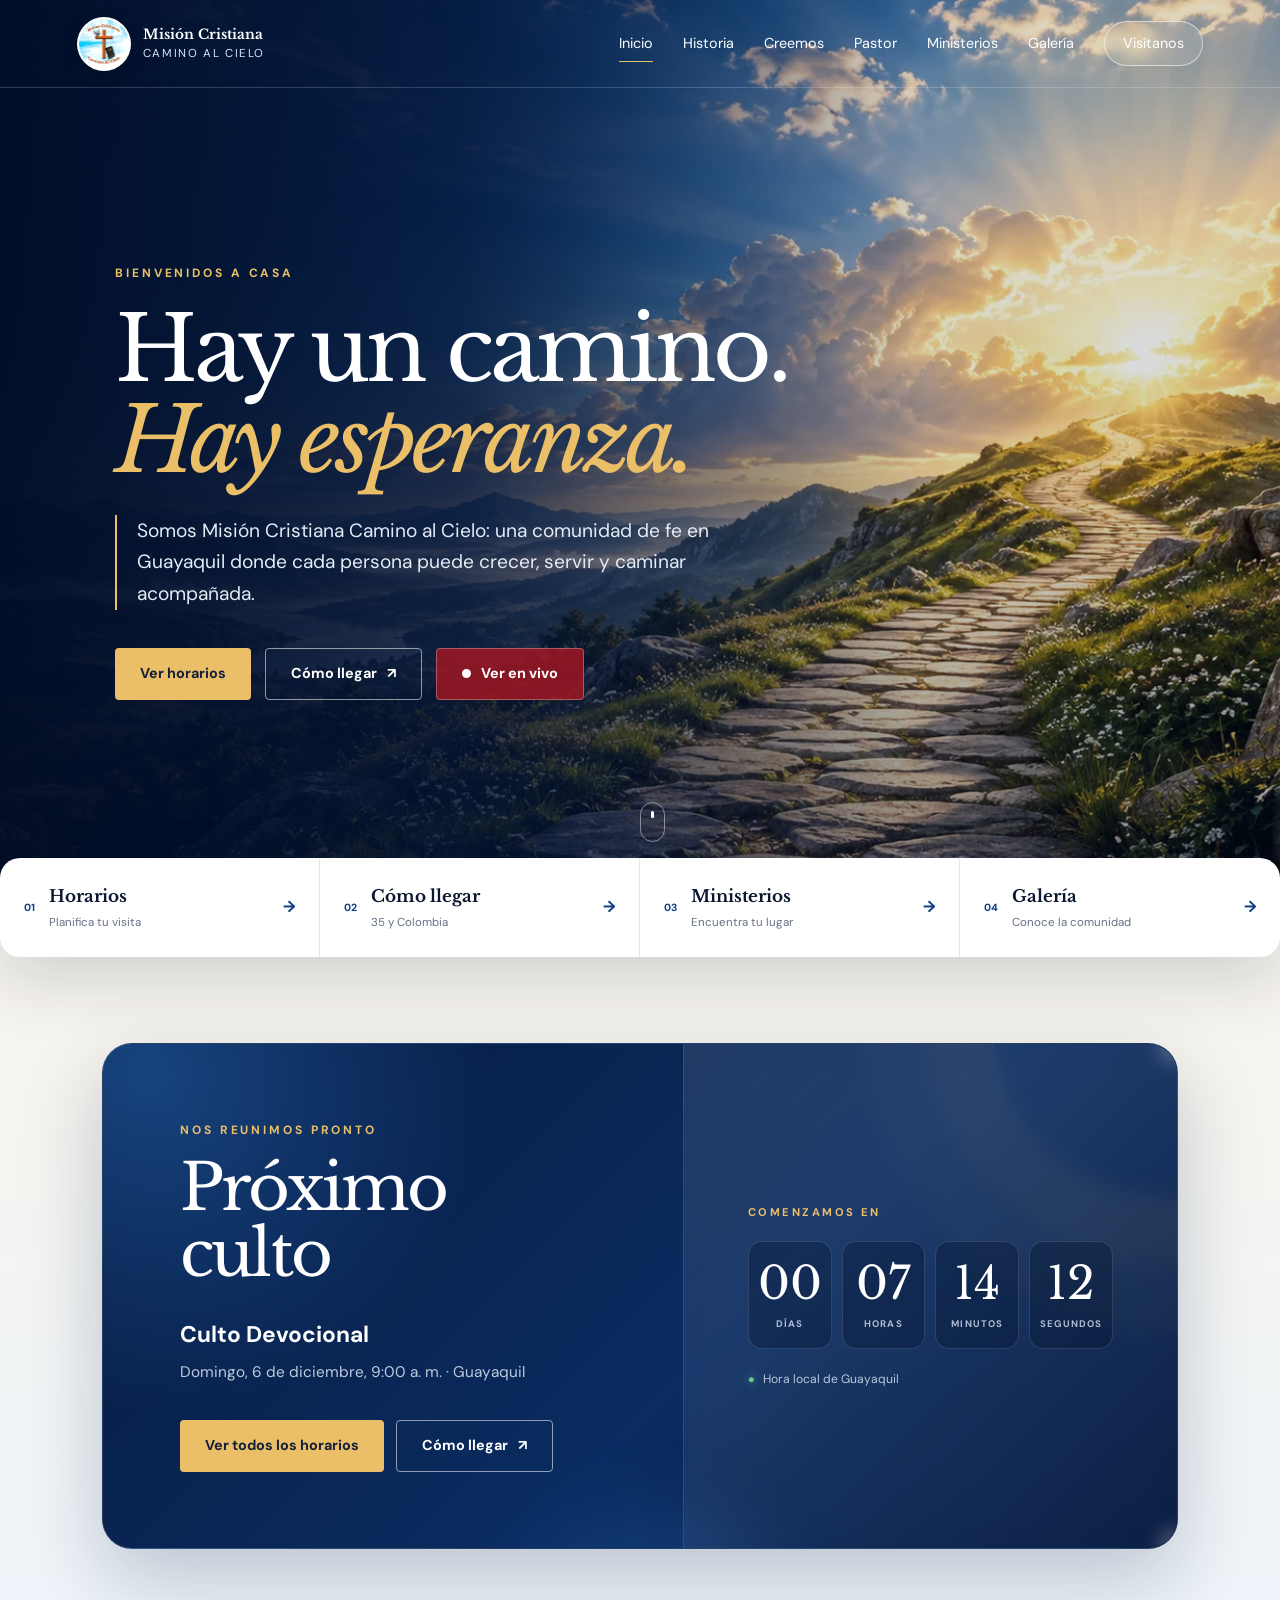
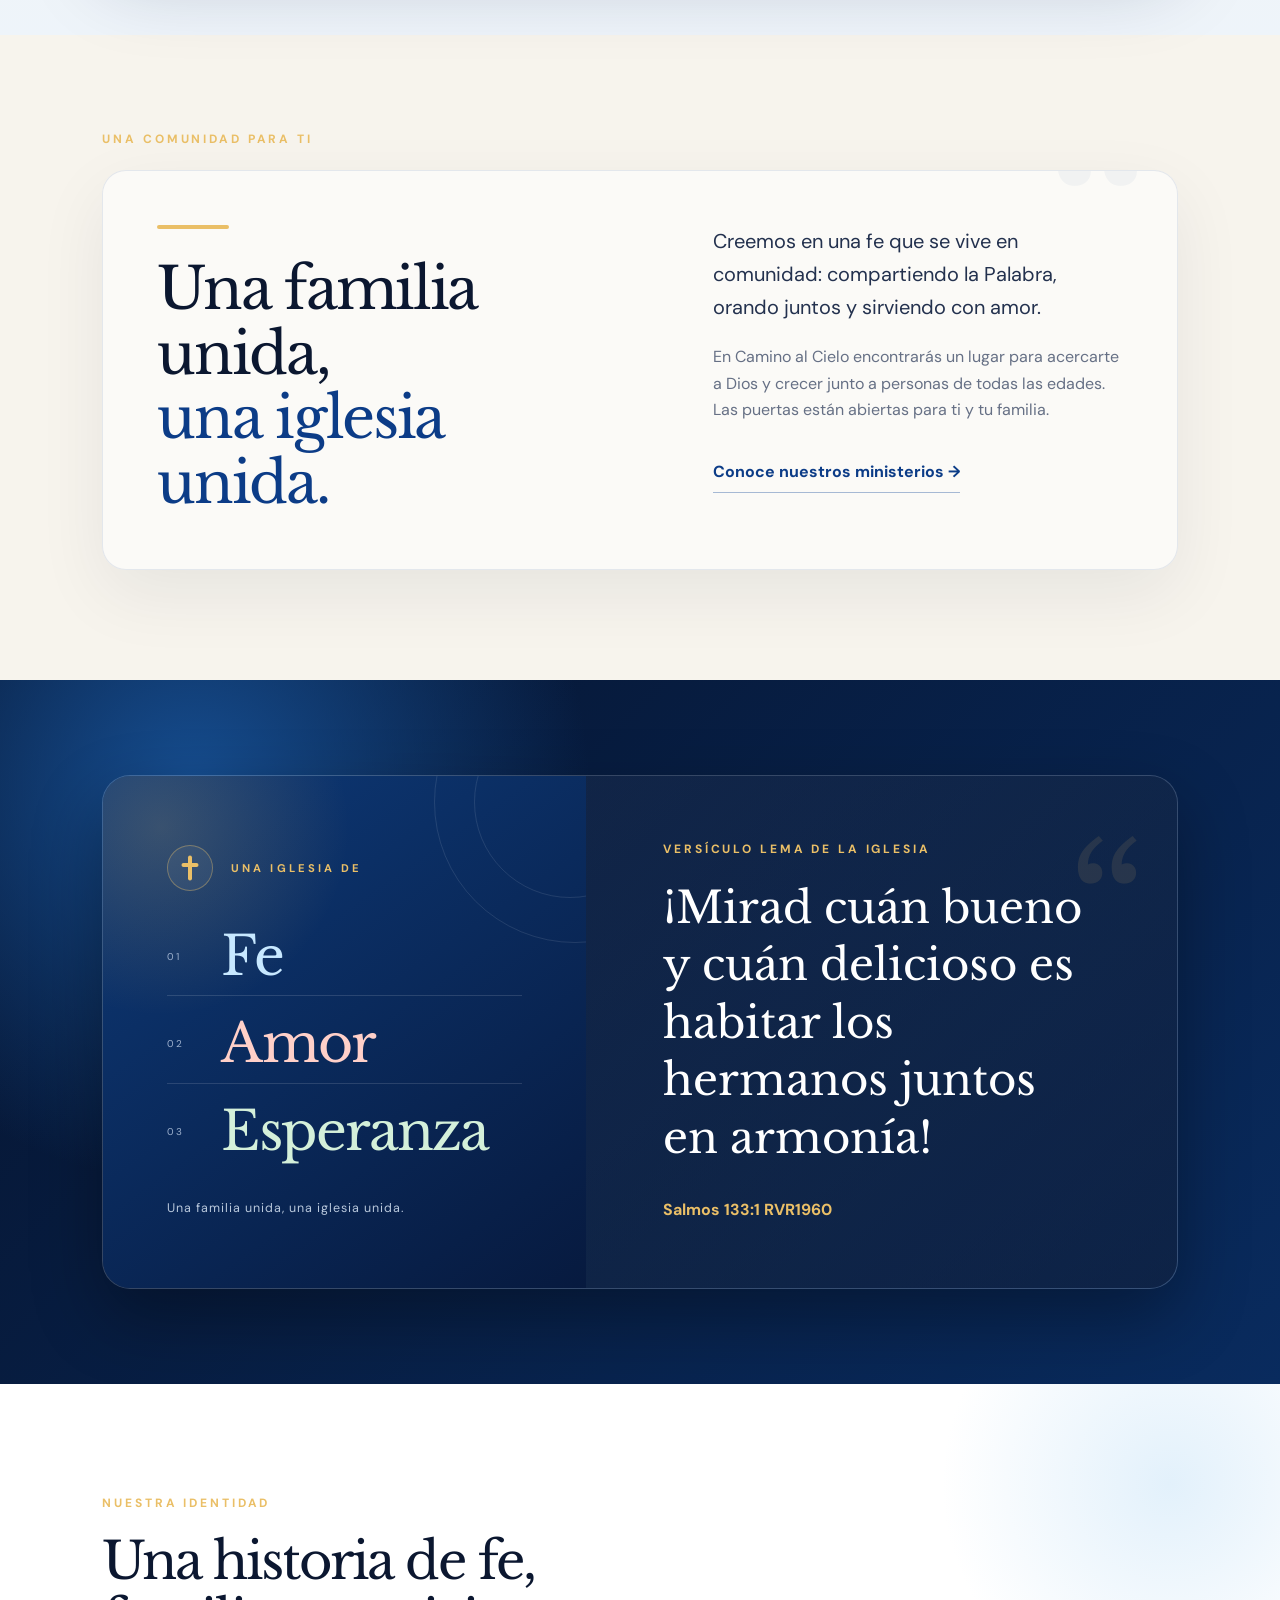
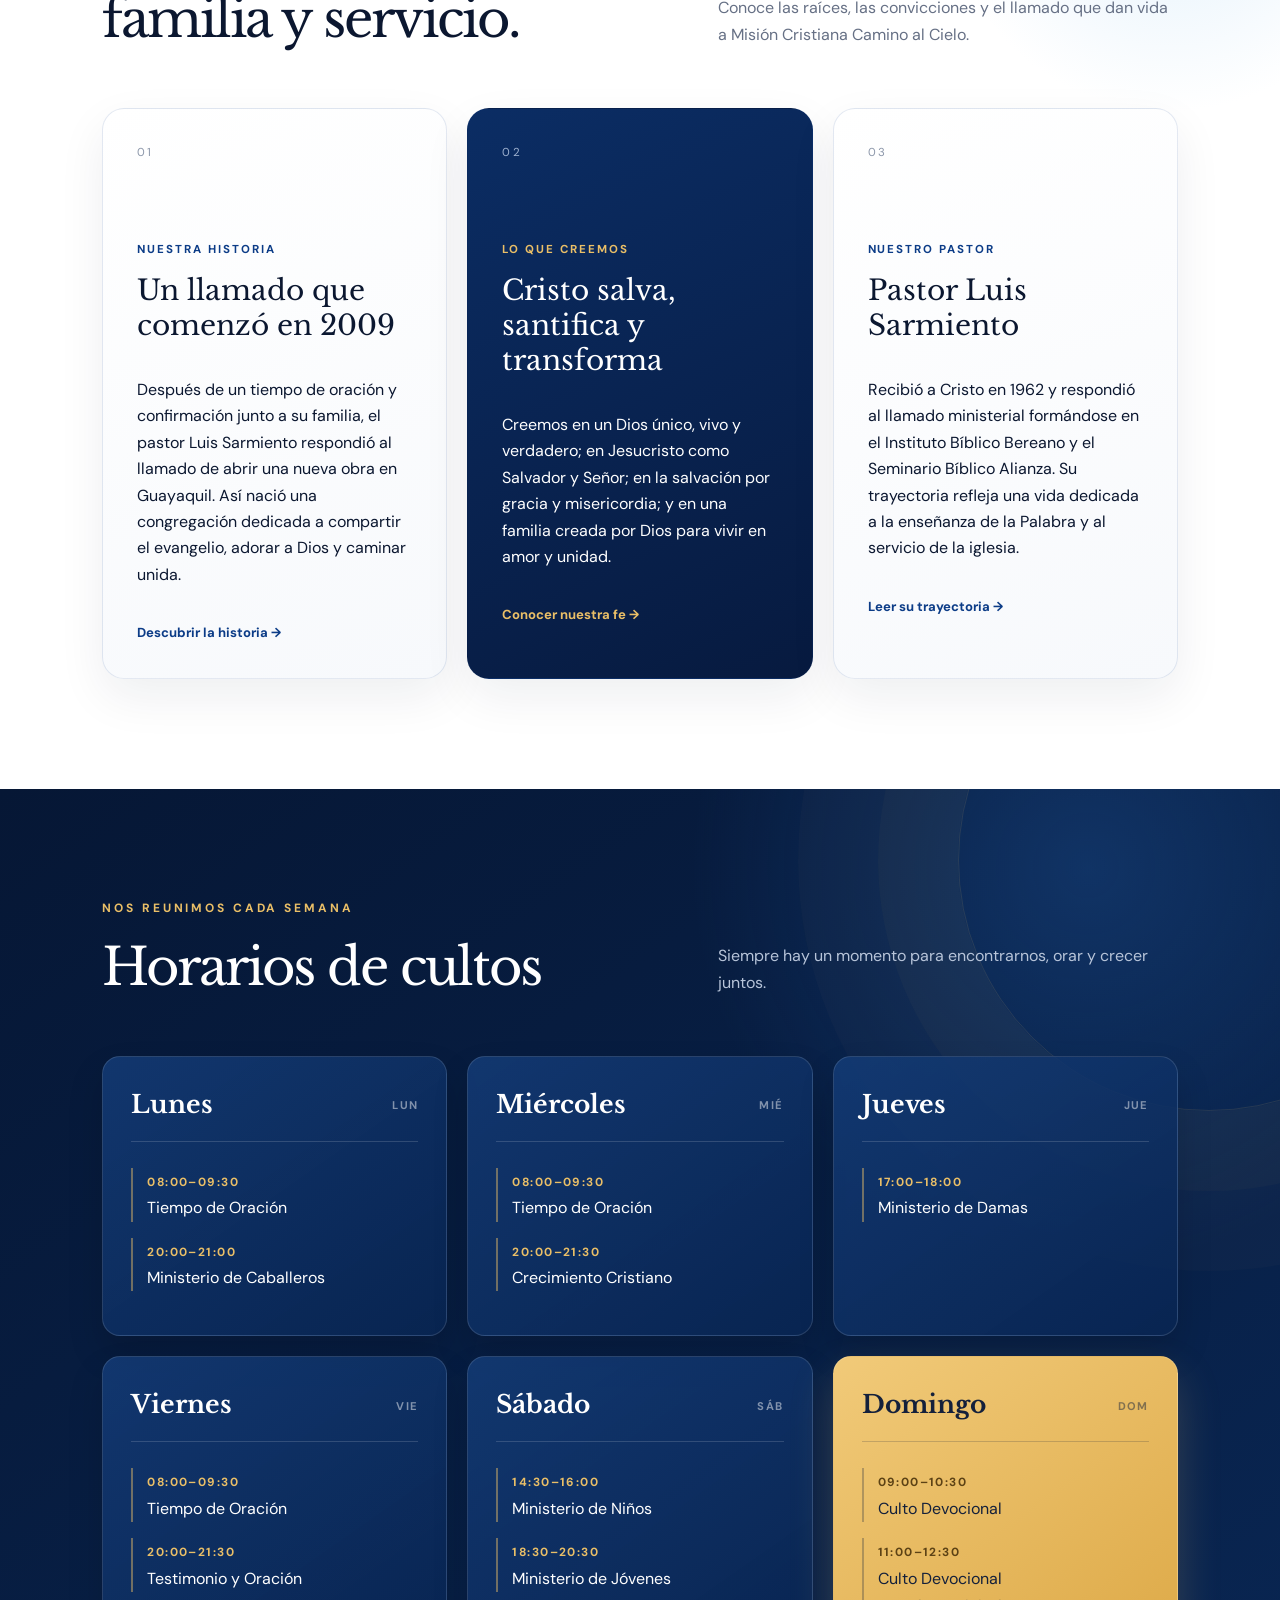
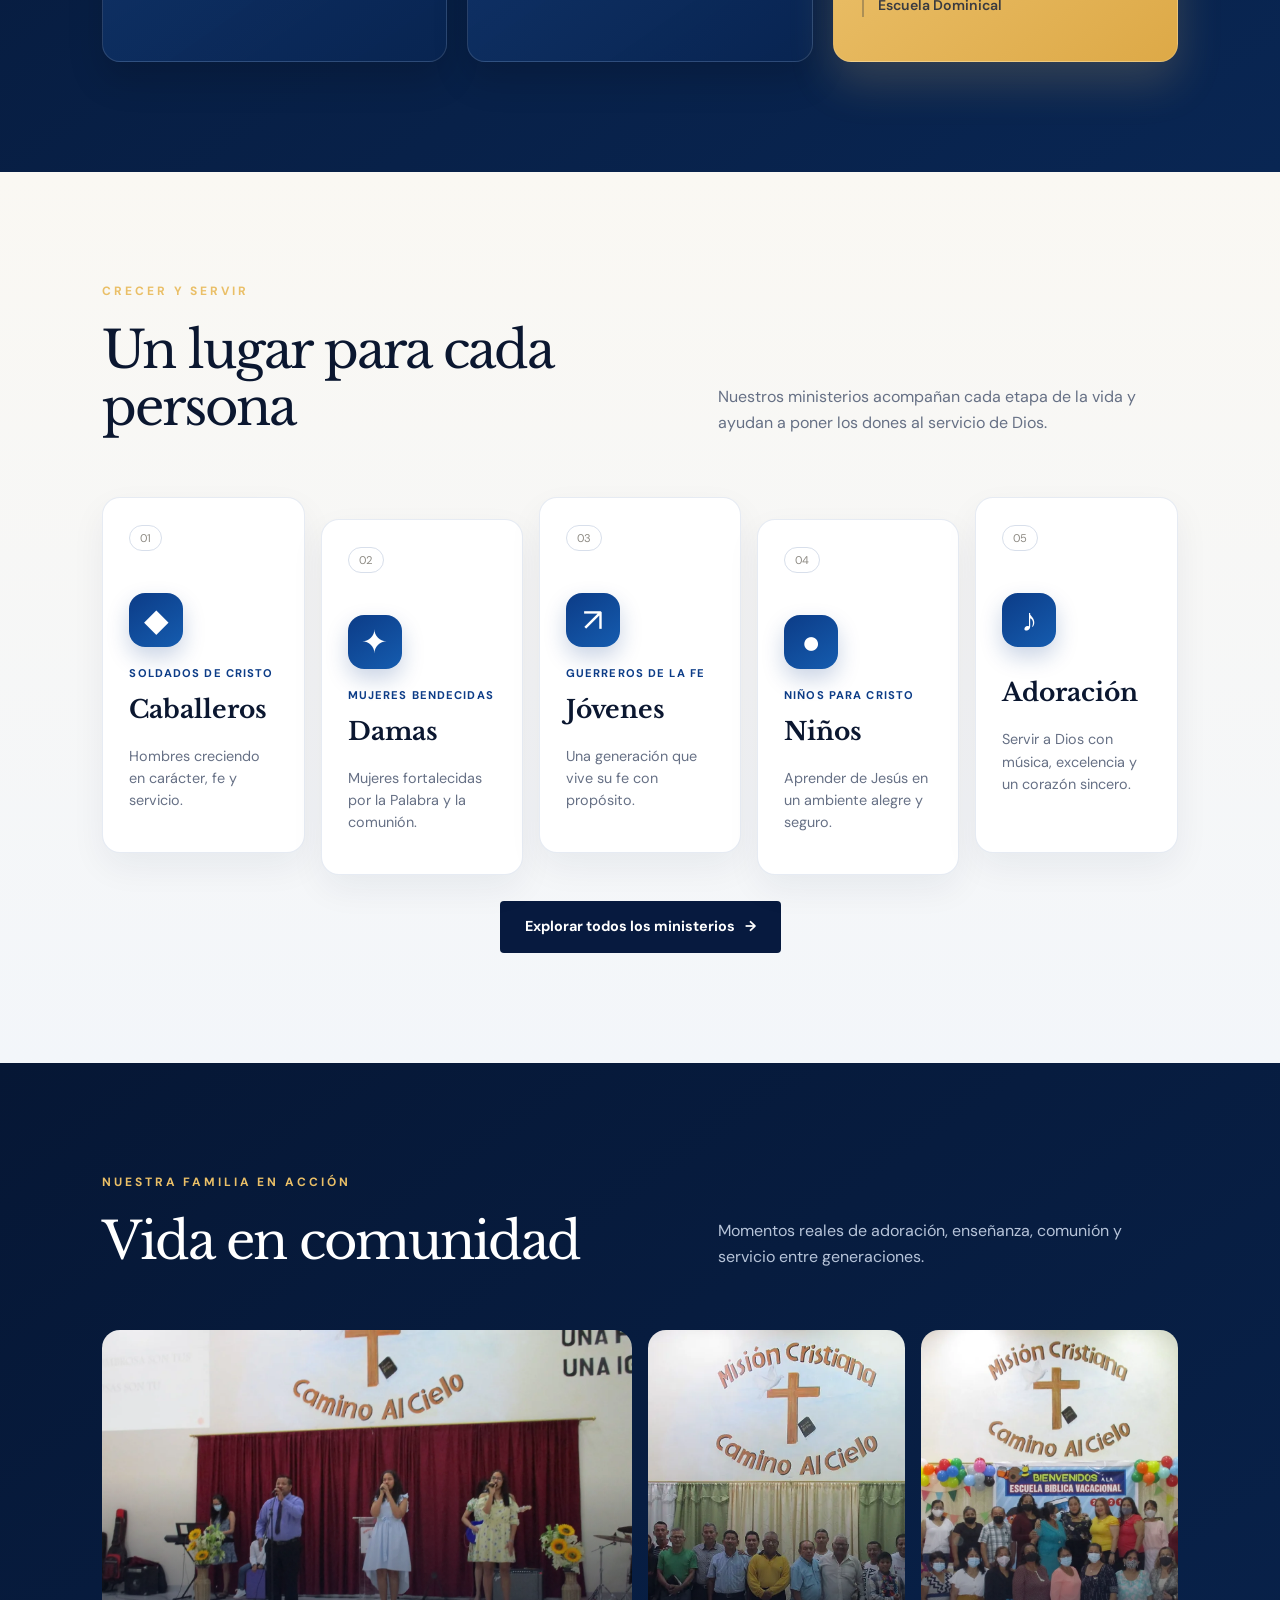
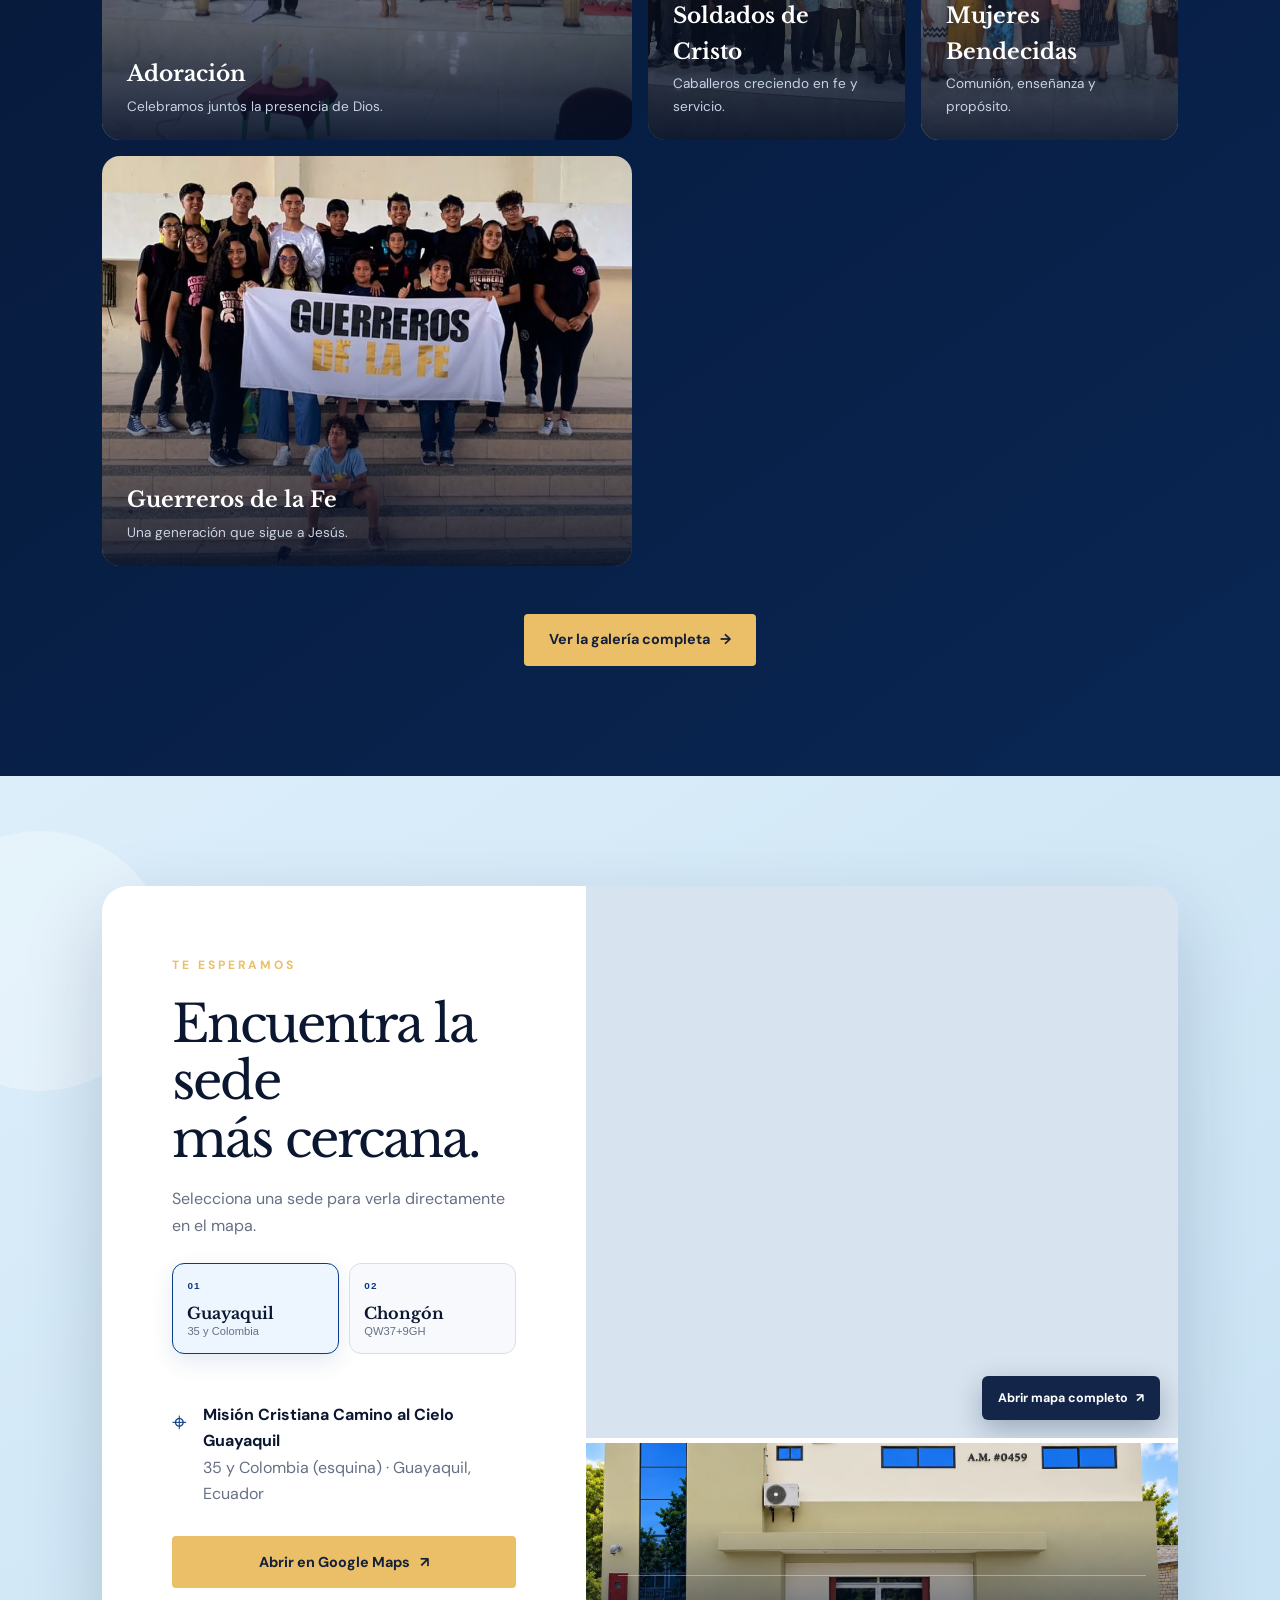
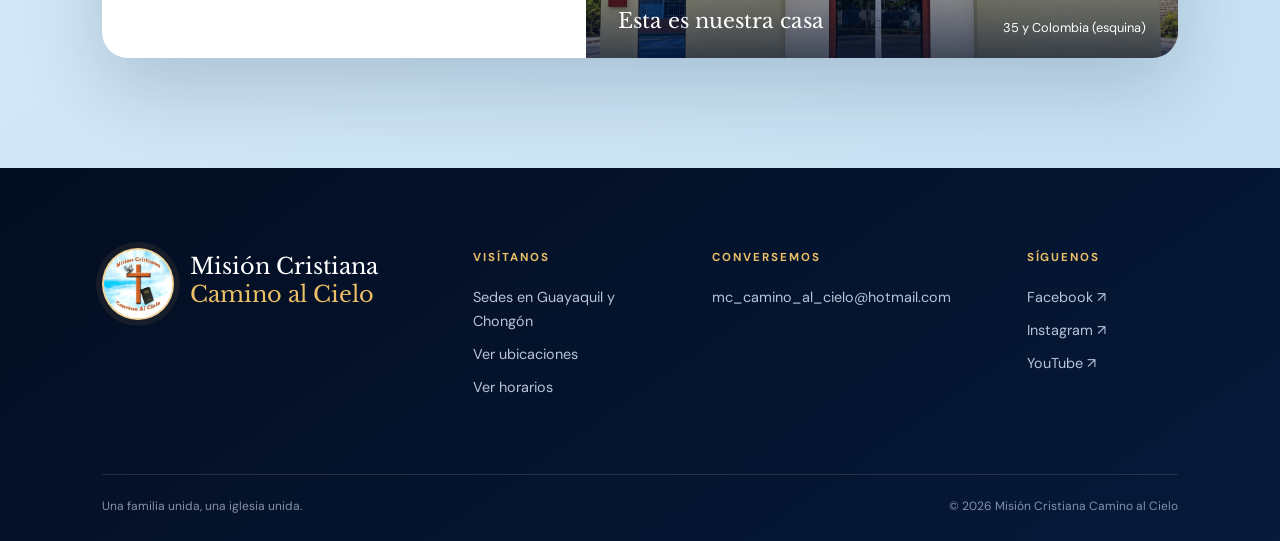
==== commit 25ea89d9: "Actualizar dirección y foto de la sede Chongón Nombra correctamente las sedes Guayaquil y Chongón, u" ====
--- a/index.html
+++ b/index.html
@@ -265,9 +265,9 @@
           <p class="location-intro">Selecciona una sede para verla directamente en el mapa.</p>
           <div class="location-switcher" role="group" aria-label="Seleccionar sede de la iglesia">
             <button class="location-option active" type="button" data-location="guayaquil" aria-pressed="true"><span>01</span><strong>Guayaquil</strong><small>35 y Colombia</small></button>
-            <button class="location-option" type="button" data-location="chongon" aria-pressed="false"><span>02</span><strong>Chongón</strong><small>Super Éxito</small></button>
-          </div>
-          <div class="address"><span aria-hidden="true">⌖</span><div><strong data-location-address>35 y Colombia (esquina)</strong><p data-location-city>Guayaquil, Ecuador</p><small class="location-status" data-location-status></small></div></div>
+            <button class="location-option" type="button" data-location="chongon" aria-pressed="false"><span>02</span><strong>Chongón</strong><small>QW37+9GH</small></button>
+          </div>
+          <div class="address"><span aria-hidden="true">⌖</span><div><strong data-location-address>Misión Cristiana Camino al Cielo Guayaquil</strong><p data-location-city>35 y Colombia (esquina) · Guayaquil, Ecuador</p><small class="location-status" data-location-status></small></div></div>
           <a class="button primary" data-location-link href="https://maps.app.goo.gl/MqLcbDUxTGVeMiTD8" target="_blank" rel="noopener">Abrir en Google Maps <span aria-hidden="true">↗</span></a>
         </div>
         <div class="location-media">
@@ -275,9 +275,9 @@
             <iframe data-location-map title="Ubicación de la sede Guayaquil de Misión Cristiana Camino al Cielo en Google Maps" src="https://www.google.com/maps?q=Mision+Cristiana+Camino+al+Cielo%2C+R329%2B3JH%2C+090415+Guayaquil%2C+Ecuador&amp;output=embed&amp;hl=es" width="800" height="450" style="border:0" loading="lazy" allowfullscreen referrerpolicy="strict-origin-when-cross-origin"></iframe>
             <a class="map-open" data-location-map-link href="https://maps.app.goo.gl/MqLcbDUxTGVeMiTD8" target="_blank" rel="noopener">Abrir mapa completo <span aria-hidden="true">↗</span></a>
           </div>
-          <a class="church-photo location-church-photo" href="https://maps.app.goo.gl/MqLcbDUxTGVeMiTD8" target="_blank" rel="noopener" aria-label="Ver la ubicación de la iglesia en Google Maps">
-            <img src="fachada-iglesia.webp" alt="Fachada de Misión Cristiana Camino al Cielo" width="1536" height="1024" loading="lazy" decoding="async">
-            <span class="photo-caption"><strong>Esta es nuestra casa</strong><small>35 y Colombia (esquina)</small></span>
+          <a class="church-photo location-church-photo" data-location-photo-link href="https://maps.app.goo.gl/MqLcbDUxTGVeMiTD8" target="_blank" rel="noopener" aria-label="Ver la sede Guayaquil en Google Maps">
+            <img data-location-photo src="fachada-iglesia.webp" alt="Fachada de la sede Guayaquil de Misión Cristiana Camino al Cielo" width="1536" height="1024" loading="lazy" decoding="async">
+            <span class="photo-caption"><strong data-location-photo-title>Esta es nuestra casa</strong><small data-location-photo-caption>35 y Colombia (esquina)</small></span>
           </a>
         </div>
       </div>
@@ -293,6 +293,6 @@
     </div>
     <div class="footer-bottom"><p>Una familia unida, una iglesia unida.</p><p>© <span id="year"></span> Misión Cristiana Camino al Cielo</p></div>
   </footer>
-  <script src="script.js?v=20260930-2"></script>
+  <script src="script.js?v=20260930-3"></script>
 </body>
 </html>
